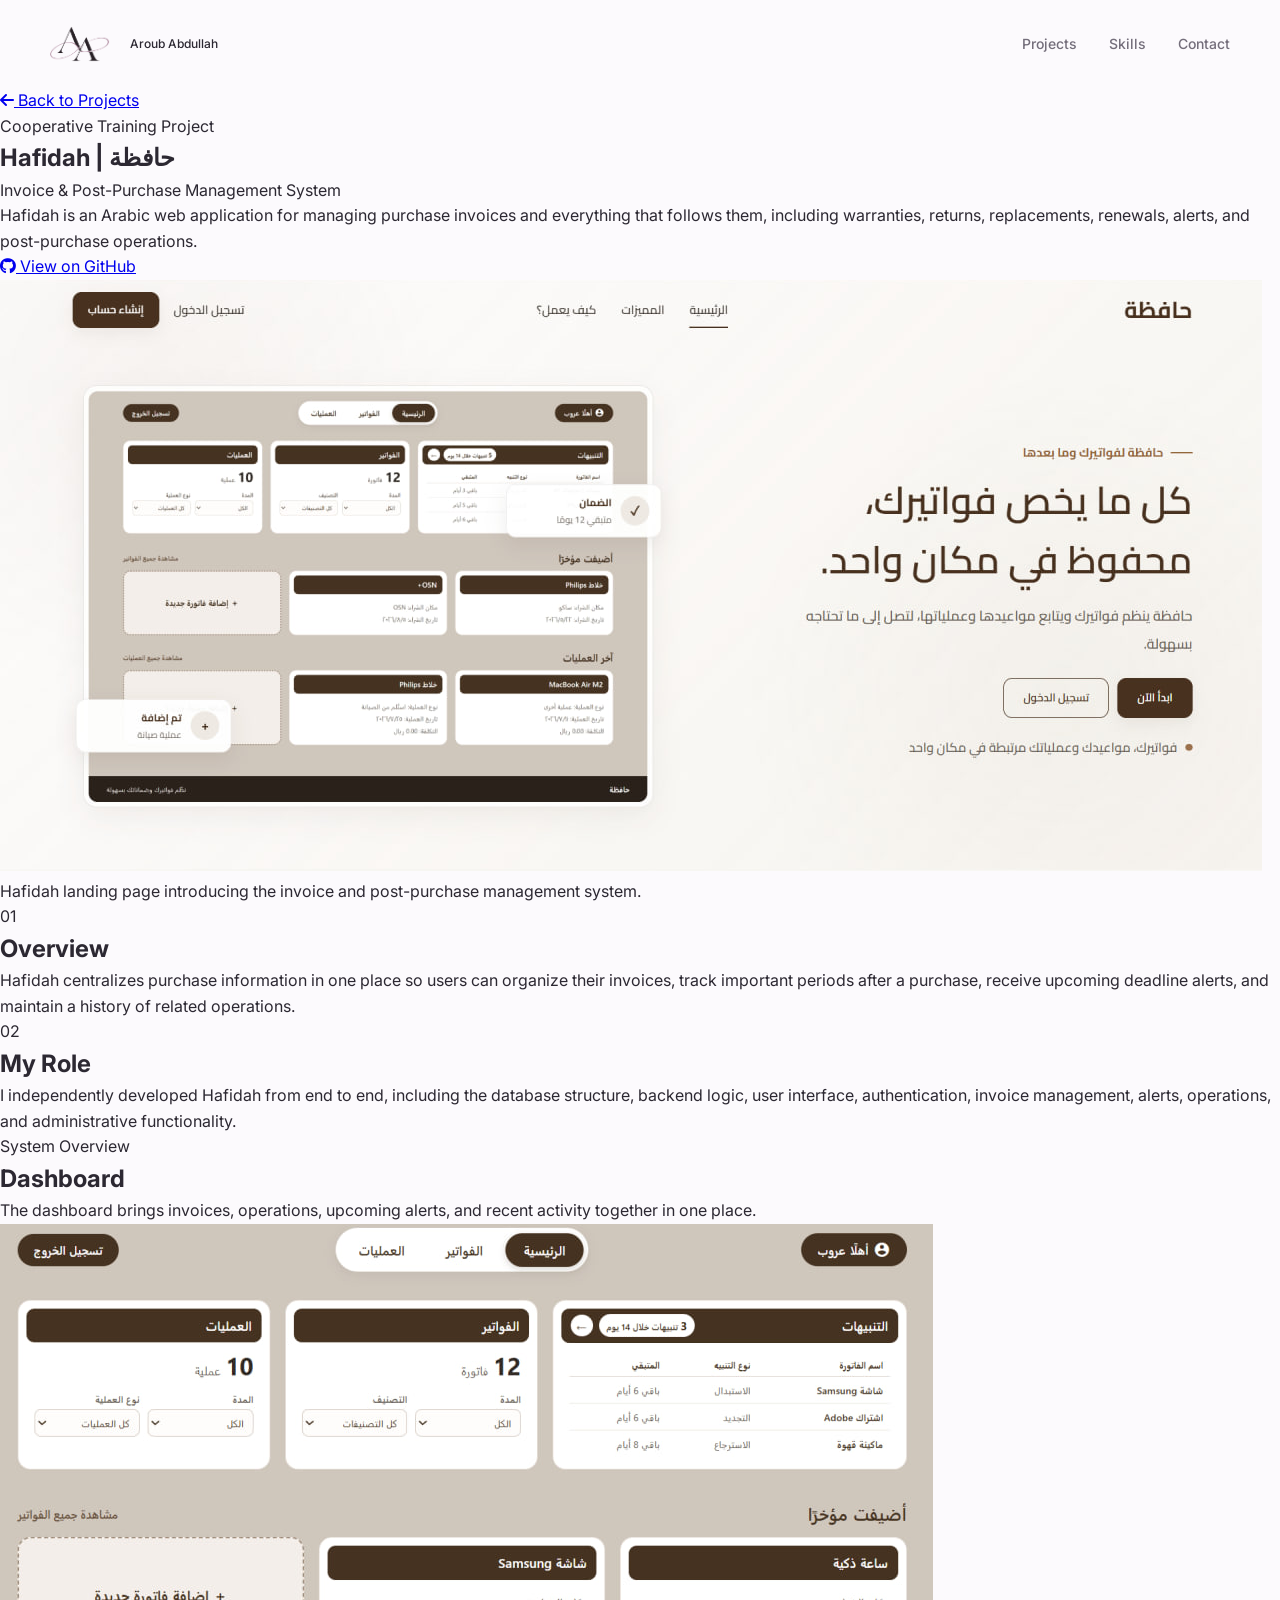
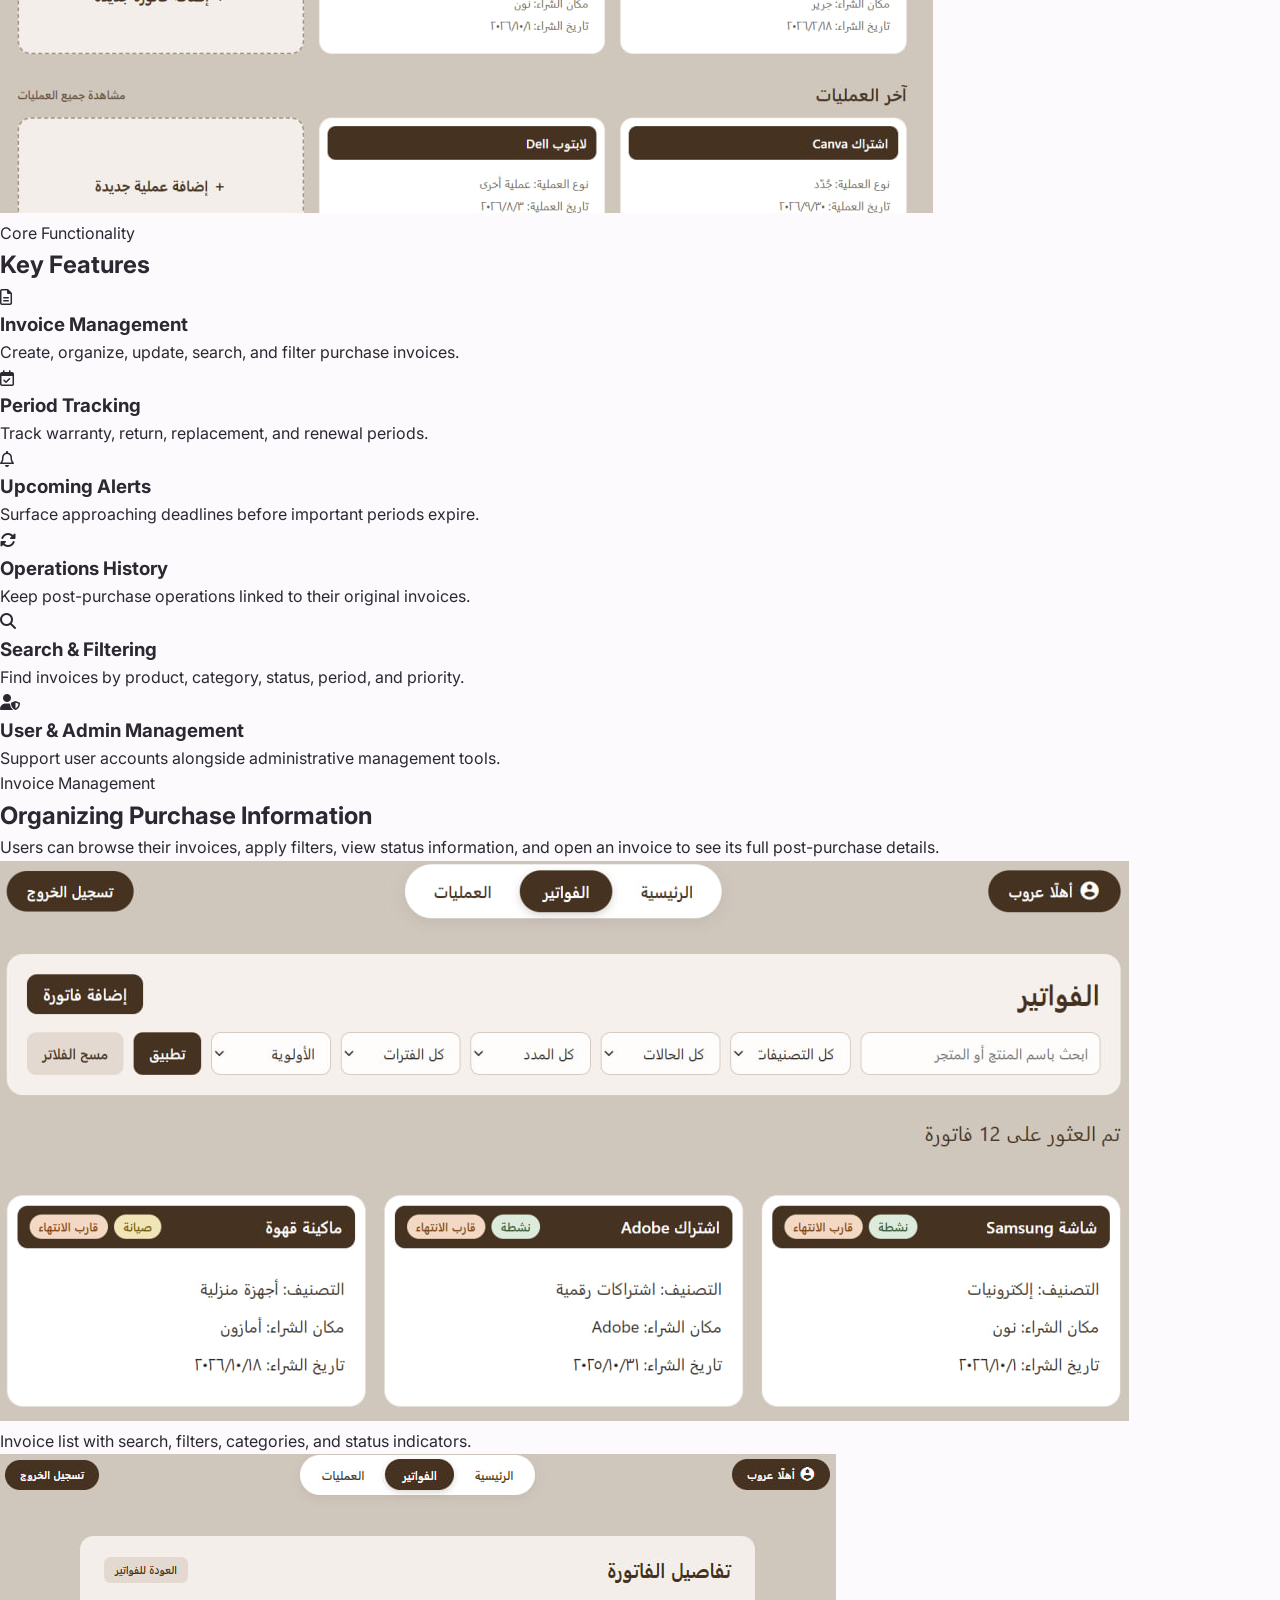
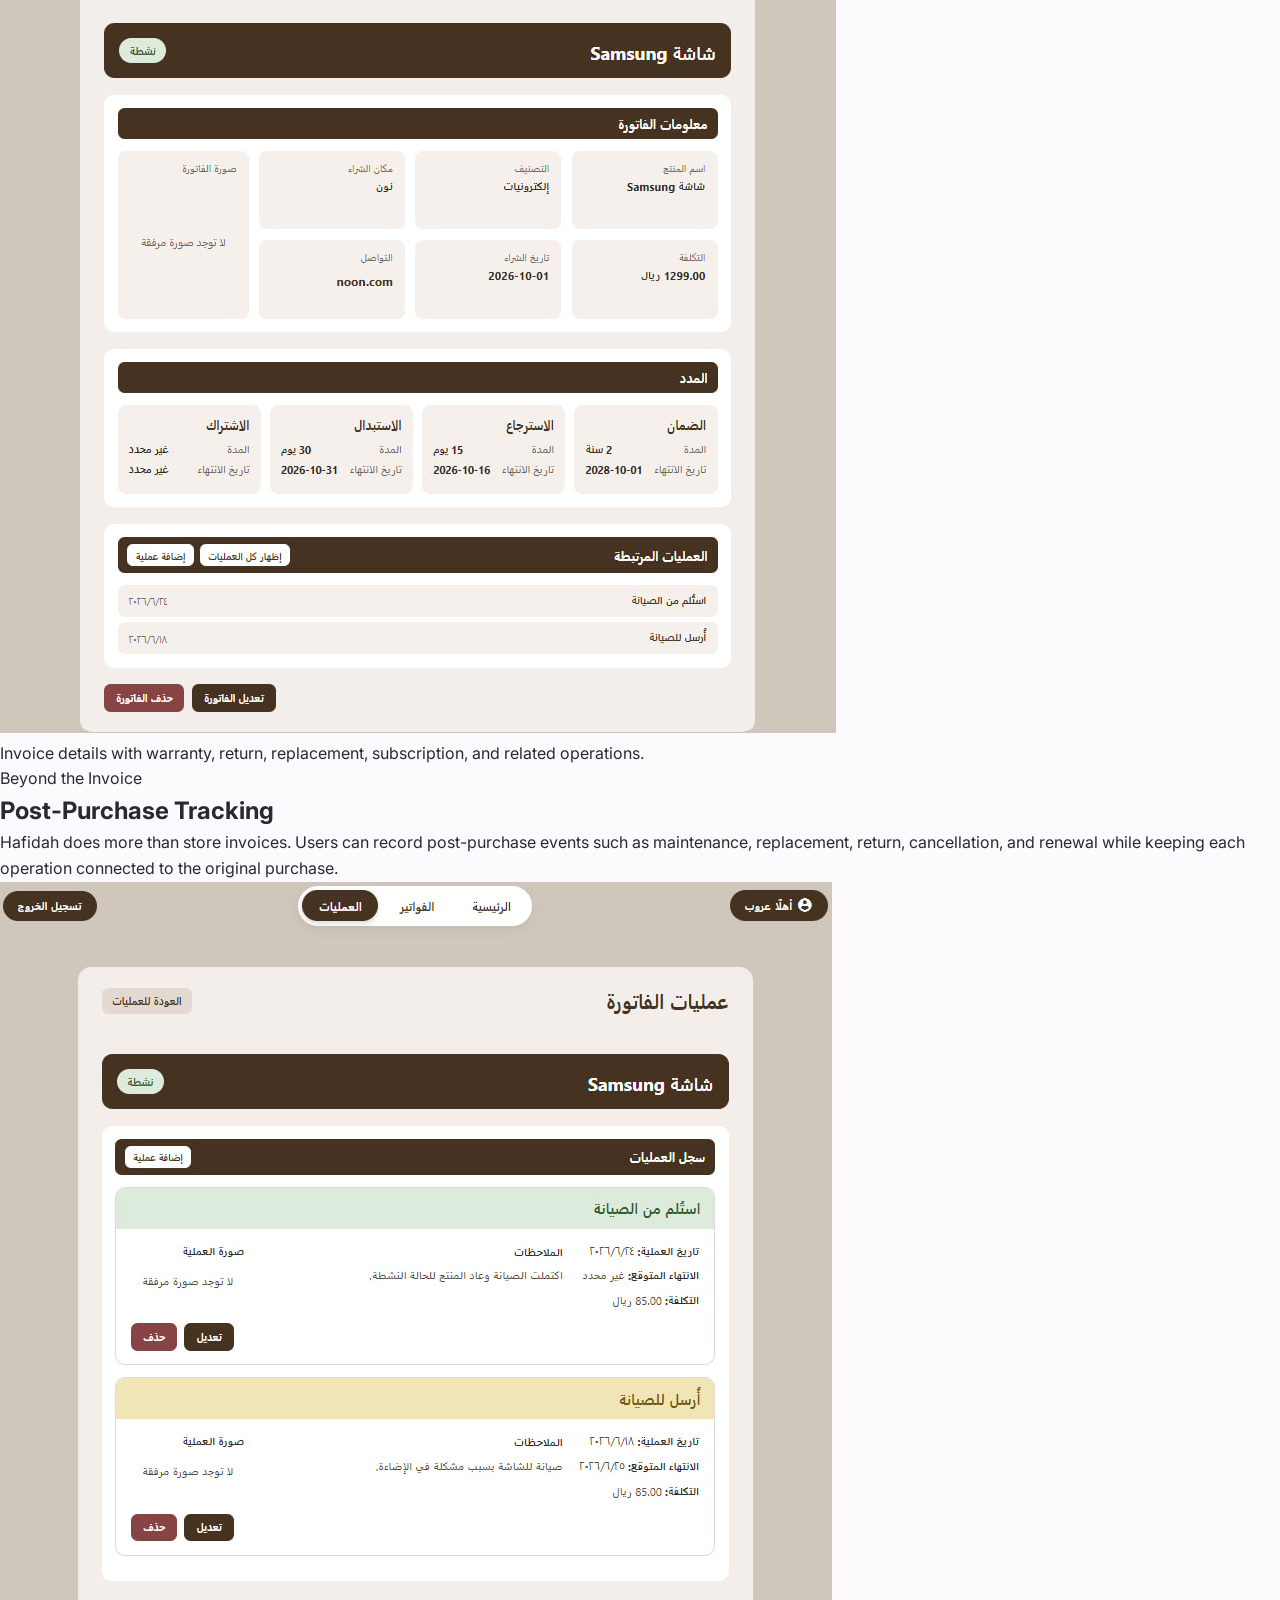
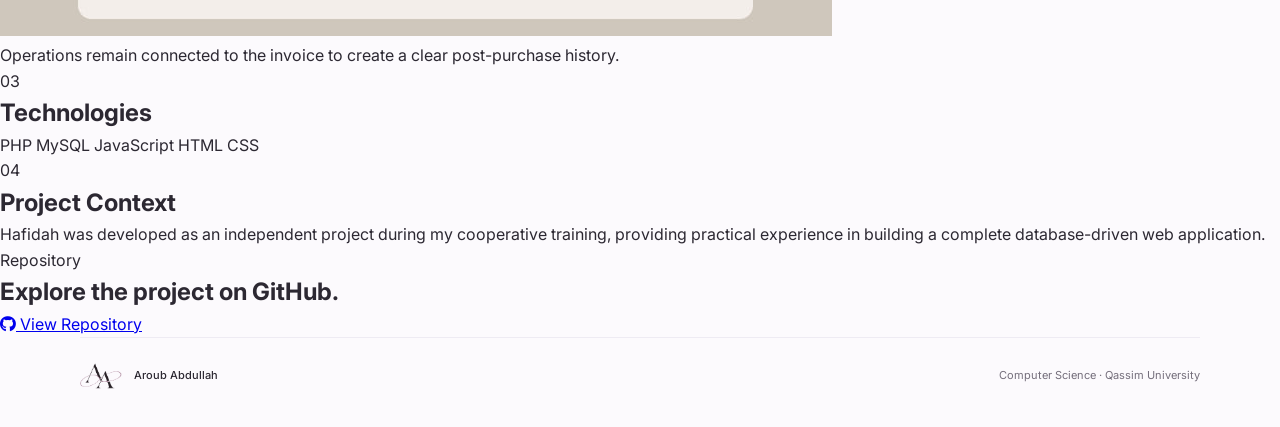
==== projects/hafidah.html @ 37d6b838 "Add initial HTML structure for Hafidah project This file introduces Hafidah, an Arabic web applicati" ====
<!DOCTYPE html>
<html lang="en">

<head>
  <meta charset="UTF-8">

  <meta
    name="viewport"
    content="width=device-width, initial-scale=1.0"
  >

  <meta
    name="description"
    content="Hafidah is an Arabic web application for managing invoices and post-purchase processes including warranties, returns, replacements, renewals, alerts, and operations."
  >

  <title>Hafidah | Aroub Abdullah</title>

  <link
    rel="icon"
    type="image/png"
    href="../assets/logo.png"
  >

  <link
    rel="preconnect"
    href="https://fonts.googleapis.com"
  >

  <link
    rel="preconnect"
    href="https://fonts.gstatic.com"
    crossorigin
  >

  <link
    href="https://fonts.googleapis.com/css2?family=Inter:wght@400;500;600;700&display=swap"
    rel="stylesheet"
  >

  <link
    rel="stylesheet"
    href="https://cdnjs.cloudflare.com/ajax/libs/font-awesome/6.5.2/css/all.min.css"
  >

  <link
    rel="stylesheet"
    href="../style.css"
  >

  <link
    rel="stylesheet"
    href="../project.css"
  >
</head>


<body>

  <!-- Header -->
  <header class="site-header">

    <a
      href="../index.html"
      class="brand"
    >
      <img
        src="../assets/logo.png"
        alt="Aroub Abdullah logo"
      >

      <span>
        Aroub Abdullah
      </span>
    </a>


    <nav>
      <a href="../index.html#projects">
        Projects
      </a>

      <a href="../index.html#skills">
        Skills
      </a>

      <a href="../index.html#contact">
        Contact
      </a>
    </nav>

  </header>


  <main class="project-page">


    <!-- Back -->
    <div class="project-back">

      <a href="../index.html#projects">
        <i class="fa-solid fa-arrow-left"></i>
        Back to Projects
      </a>

    </div>


    <!-- Project Hero -->
    <section class="project-hero">

      <div class="project-hero-copy">

        <span class="project-context-badge">
          Cooperative Training Project
        </span>


        <h1>
          Hafidah
          <span>| حافظة</span>
        </h1>


        <p class="project-subtitle">
          Invoice & Post-Purchase Management System
        </p>


        <p class="project-intro">
          Hafidah is an Arabic web application for managing purchase
          invoices and everything that follows them, including warranties,
          returns, replacements, renewals, alerts, and post-purchase
          operations.
        </p>


        <div class="project-hero-actions">

          <a
            href="https://github.com/ImAroub/hafidah"
            target="_blank"
            rel="noopener noreferrer"
            class="project-main-button"
          >
            <i class="fa-brands fa-github"></i>
            View on GitHub
          </a>

        </div>

      </div>


      <div class="project-hero-glow"></div>

    </section>


    <!-- Main Preview -->
    <section class="project-preview">

      <div class="project-screenshot large">

        <img
          src="../assets/projects/hafidah/landing.png"
          alt="Hafidah landing page"
        >

      </div>

      <p class="image-caption">
        Hafidah landing page introducing the invoice and
        post-purchase management system.
      </p>

    </section>


    <!-- Overview + Role -->
    <section class="project-info-grid">

      <article class="project-info-card">

        <span class="info-number">
          01
        </span>

        <h2>
          Overview
        </h2>

        <p>
          Hafidah centralizes purchase information in one place so users
          can organize their invoices, track important periods after a
          purchase, receive upcoming deadline alerts, and maintain a
          history of related operations.
        </p>

      </article>


      <article class="project-info-card">

        <span class="info-number">
          02
        </span>

        <h2>
          My Role
        </h2>

        <p>
          I independently developed Hafidah from end to end, including
          the database structure, backend logic, user interface,
          authentication, invoice management, alerts, operations,
          and administrative functionality.
        </p>

      </article>

    </section>


    <!-- Dashboard -->
    <section class="project-section">

      <div class="project-section-heading">

        <span class="section-label">
          System Overview
        </span>

        <h2>
          Dashboard
        </h2>

        <p>
          The dashboard brings invoices, operations, upcoming alerts,
          and recent activity together in one place.
        </p>

      </div>


      <div class="project-screenshot large">

        <img
          src="../assets/projects/hafidah/dashboard.png"
          alt="Hafidah dashboard"
        >

      </div>

    </section>


    <!-- Features -->
    <section class="project-section">

      <div class="project-section-heading">

        <span class="section-label">
          Core Functionality
        </span>

        <h2>
          Key Features
        </h2>

      </div>


      <div class="feature-grid">

        <article class="feature-card">

          <div class="feature-icon">
            <i class="fa-regular fa-file-lines"></i>
          </div>

          <h3>
            Invoice Management
          </h3>

          <p>
            Create, organize, update, search, and filter purchase invoices.
          </p>

        </article>


        <article class="feature-card">

          <div class="feature-icon">
            <i class="fa-regular fa-calendar-check"></i>
          </div>

          <h3>
            Period Tracking
          </h3>

          <p>
            Track warranty, return, replacement, and renewal periods.
          </p>

        </article>


        <article class="feature-card">

          <div class="feature-icon">
            <i class="fa-regular fa-bell"></i>
          </div>

          <h3>
            Upcoming Alerts
          </h3>

          <p>
            Surface approaching deadlines before important periods expire.
          </p>

        </article>


        <article class="feature-card">

          <div class="feature-icon">
            <i class="fa-solid fa-rotate"></i>
          </div>

          <h3>
            Operations History
          </h3>

          <p>
            Keep post-purchase operations linked to their original invoices.
          </p>

        </article>


        <article class="feature-card">

          <div class="feature-icon">
            <i class="fa-solid fa-magnifying-glass"></i>
          </div>

          <h3>
            Search & Filtering
          </h3>

          <p>
            Find invoices by product, category, status, period, and priority.
          </p>

        </article>


        <article class="feature-card">

          <div class="feature-icon">
            <i class="fa-solid fa-user-shield"></i>
          </div>

          <h3>
            User & Admin Management
          </h3>

          <p>
            Support user accounts alongside administrative management tools.
          </p>

        </article>

      </div>

    </section>


    <!-- Invoice Management -->
    <section class="project-section">

      <div class="project-section-heading">

        <span class="section-label">
          Invoice Management
        </span>

        <h2>
          Organizing Purchase Information
        </h2>

        <p>
          Users can browse their invoices, apply filters, view status
          information, and open an invoice to see its full post-purchase
          details.
        </p>

      </div>


      <div class="project-image-grid">

        <div>

          <div class="project-screenshot">

            <img
              src="../assets/projects/hafidah/invoices.png"
              alt="Hafidah invoice management page"
            >

          </div>

          <p class="image-caption">
            Invoice list with search, filters, categories, and status indicators.
          </p>

        </div>


        <div>

          <div class="project-screenshot">

            <img
              src="../assets/projects/hafidah/invoice-details.png"
              alt="Hafidah invoice details page"
            >

          </div>

          <p class="image-caption">
            Invoice details with warranty, return, replacement,
            subscription, and related operations.
          </p>

        </div>

      </div>

    </section>


    <!-- Post Purchase -->
    <section class="project-section post-purchase-section">

      <div class="project-section-heading">

        <span class="section-label">
          Beyond the Invoice
        </span>

        <h2>
          Post-Purchase Tracking
        </h2>

        <p>
          Hafidah does more than store invoices. Users can record
          post-purchase events such as maintenance, replacement, return,
          cancellation, and renewal while keeping each operation connected
          to the original purchase.
        </p>

      </div>


      <div class="project-screenshot medium">

        <img
          src="../assets/projects/hafidah/operations-history.png"
          alt="Hafidah post-purchase operations history"
        >

      </div>

      <p class="image-caption centered">
        Operations remain connected to the invoice to create a clear
        post-purchase history.
      </p>

    </section>


    <!-- Technologies + Context -->
    <section class="project-bottom-grid">

      <article class="project-info-card">

        <span class="info-number">
          03
        </span>

        <h2>
          Technologies
        </h2>


        <div class="technology-list">

          <span>PHP</span>
          <span>MySQL</span>
          <span>JavaScript</span>
          <span>HTML</span>
          <span>CSS</span>

        </div>

      </article>


      <article class="project-info-card">

        <span class="info-number">
          04
        </span>

        <h2>
          Project Context
        </h2>

        <p>
          Hafidah was developed as an independent project during my
          cooperative training, providing practical experience in building
          a complete database-driven web application.
        </p>

      </article>

    </section>


    <!-- Final Link -->
    <section class="project-end">

      <div>

        <span class="section-label">
          Repository
        </span>

        <h2>
          Explore the project on GitHub.
        </h2>

      </div>


      <a
        href="https://github.com/ImAroub/hafidah"
        target="_blank"
        rel="noopener noreferrer"
        class="project-main-button"
      >
        <i class="fa-brands fa-github"></i>
        View Repository
      </a>

    </section>

  </main>


  <!-- Footer -->
  <footer class="site-footer">

    <div class="footer-brand">

      <img
        src="../assets/logo.png"
        alt=""
      >

      <span>
        Aroub Abdullah
      </span>

    </div>


    <p>
      Computer Science · Qassim University
    </p>

  </footer>

</body>

</html>
---- style.css ----
:root {
  --bg: #fcfafd;
  --surface: #ffffff;

  --lavender: #eee8f7;
  --lavender-strong: #cfc0ea;

  --purple: #8b78a8;

  --pink: #f3d7e4;
  --pink-strong: #d8a8be;

  --text: #2c2832;
  --muted: #746e7b;
}


/* Reset */

* {
  box-sizing: border-box;
  margin: 0;
  padding: 0;
}


html {
  scroll-behavior: smooth;
}


body {
  font-family: "Inter", sans-serif;

  background: var(--bg);
  color: var(--text);

  line-height: 1.6;

  overflow-x: hidden;
}


/* Sticky Section Offset */

#projects,
#skills,
#contact {
  scroll-margin-top: 110px;
}


/* Header */

.site-header {
  width: min(1180px, calc(100% - 48px));
  height: 88px;

  margin: 0 auto;

  display: flex;
  align-items: center;
  justify-content: space-between;

  position: sticky;
  top: 0;
  z-index: 1000;

  background: rgba(252, 250, 253, 0.88);

  backdrop-filter: blur(14px);
  -webkit-backdrop-filter: blur(14px);
}


.brand {
  display: flex;
  align-items: center;

  gap: 20px;

  color: var(--text);
  text-decoration: none;

  font-size: 12px;
  font-weight: 500;
}


.brand img {
  width: 60px;
  height: auto;

  display: block;

  flex-shrink: 0;
}


nav {
  display: flex;
  align-items: center;

  gap: 32px;
}


nav a {
  color: var(--muted);
  text-decoration: none;

  font-size: 14px;
  font-weight: 500;

  transition:
    color 0.2s ease;
}


nav a:hover {
  color: var(--text);
}


/* Hero */

.hero {
  width: min(1180px, calc(100% - 48px));

  margin: 0 auto;

  display: flex;
  align-items: center;

  padding: 95px 0 55px;
}


.hero-content {
  position: relative;
  z-index: 1;

  width: 100%;
  max-width: 850px;

  margin-left: 7%;

  padding: 35px 40px;

  transform: translateY(-45px);
}


.hero-content::before {
  content: "";

  position: absolute;

  inset: -45px -70px;

  z-index: -1;

  border-radius: 80px;

  background:
    radial-gradient(
      circle at 12% 30%,
      rgba(243, 215, 228, 0.95),
      transparent 38%
    ),

    radial-gradient(
      circle at 48% 40%,
      rgba(207, 192, 234, 0.78),
      transparent 44%
    ),

    radial-gradient(
      circle at 80% 65%,
      rgba(248, 226, 236, 0.72),
      transparent 38%
    );

  filter: blur(24px);

  opacity: 0.85;
}


.hero-name-wrap {
  display: inline-block;

  margin-bottom: 20px;
}


.hero h1 {
  font-size:
    clamp(34px, 4.5vw, 52px);

  font-weight: 600;

  line-height: 1.08;

  letter-spacing: -1.5px;
}


.hero-text {
  max-width: 760px;

  font-size: 18px;
  font-weight: 400;

  line-height: 1.85;
}


.hero-text.secondary {
  margin-top: 12px;
}


.hero-actions {
  margin-top: 30px;
}


/* Main Button */

.primary-button {
  display: inline-block;

  padding: 14px 26px;

  border-radius: 999px;

  border:
    1px solid rgba(142, 111, 164, 0.25);

  color: #ffffff;

  text-decoration: none;

  font-size: 14px;
  font-weight: 500;

  background:
    linear-gradient(
      135deg,
      #d5a4bd,
      #b395d0
    );

  box-shadow:
    0 10px 28px
    rgba(185, 154, 213, 0.18);

  transition:
    transform 0.2s ease,
    box-shadow 0.2s ease;
}


.primary-button:hover {
  transform: translateY(-2px);

  box-shadow:
    0 14px 34px
    rgba(185, 154, 213, 0.28);
}


/* Hero Contact */

.contact-icons {
  margin-top: 18px;

  display: flex;
  align-items: center;

  gap: 13px;
}


.contact-icons a {
  width: 43px;
  height: 43px;

  display: grid;
  place-items: center;

  border-radius: 50%;

  color: var(--text);

  text-decoration: none;

  background:
    rgba(255, 255, 255, 0.76);

  border:
    1px solid rgba(207, 192, 234, 0.9);

  box-shadow:
    0 8px 22px
    rgba(139, 120, 168, 0.08);

  transition:
    transform 0.2s ease,
    border-color 0.2s ease;
}


.contact-icons a:hover {
  transform: translateY(-2px);

  border-color:
    var(--pink-strong);
}


.contact-icons i {
  font-size: 18px;
}


/* Shared Section Heading */

.section-heading {
  margin-bottom: 28px;
}


.section-heading h2 {
  color: var(--text);

  font-size:
    clamp(30px, 3.8vw, 42px);

  font-weight: 600;

  letter-spacing: -1.3px;
}


/* Projects */

.projects-section {
  width:
    min(1060px, calc(100% - 48px));

  margin: 0 auto;

  padding:
    35px 0 95px;
}


.projects-grid {
  display: grid;

  grid-template-columns:
    repeat(3, minmax(0, 1fr));

  gap: 16px;

  align-items: stretch;
}


/* Project Cards */

.project-card {
  display: flex;
  flex-direction: column;

  overflow: hidden;

  border-radius: 22px;

  background:
    rgba(255, 255, 255, 0.96);

  border:
    1px solid
    rgba(96, 76, 112, 0.28);

  box-shadow:
    0 12px 30px
    rgba(61, 46, 72, 0.10),

    0 3px 8px
    rgba(61, 46, 72, 0.06);

  transition:
    transform 0.2s ease,
    box-shadow 0.2s ease;
}


.project-card:hover {
  transform: translateY(-4px);

  box-shadow:
    0 18px 38px
    rgba(61, 46, 72, 0.14),

    0 4px 12px
    rgba(61, 46, 72, 0.07);
}


/* Project Images */

.project-image {
  width: 100%;
  height: 160px;

  overflow: hidden;

  border-bottom:
    1px solid
    rgba(139, 120, 168, 0.16);
}


.project-image img {
  width: 100%;
  height: 100%;

  object-fit: cover;

  display: block;
}


/* Placeholder */

.project-placeholder {
  display: grid;

  place-items: center;

  color:
    rgba(44, 40, 50, 0.48);

  font-size: 12px;
  font-weight: 500;

  background:
    radial-gradient(
      circle at 20% 20%,
      rgba(243, 215, 228, 0.95),
      transparent 38%
    ),

    radial-gradient(
      circle at 78% 45%,
      rgba(207, 192, 234, 0.88),
      transparent 42%
    ),

    #faf7fc;
}


/* Project Content */

.project-content {
  padding: 16px;

  display: flex;
  flex-direction: column;

  flex: 1;
}


.project-number {
  display: block;

  margin-bottom: 7px;

  color:
    var(--pink-strong);

  font-size: 11px;
  font-weight: 600;
}


.project-content h3 {
  margin-bottom: 8px;

  font-size: 21px;
  font-weight: 600;

  letter-spacing: -0.6px;
}


.project-content > p {
  margin-bottom: 16px;

  color: var(--muted);

  font-size: 13px;

  line-height: 1.65;
}


/* Project Tags */

.project-tags {
  display: flex;
  flex-wrap: wrap;

  gap: 6px;

  margin-bottom: 18px;
}


.project-tags span {
  padding: 5px 8px;

  border-radius: 999px;

  color:
    var(--purple);

  font-size: 10px;
  font-weight: 500;

  background:
    rgba(238, 232, 247, 0.72);

  border:
    1px solid
    rgba(207, 192, 234, 0.72);
}


/* Project Links */

.project-links {
  margin-top: auto;

  display: flex;
  align-items: center;
  flex-wrap: wrap;

  gap: 12px;
}


.project-button {
  display: inline-block;

  padding: 9px 14px;

  border-radius: 999px;

  color: #ffffff;

  text-decoration: none;

  font-size: 11px;
  font-weight: 500;

  background:
    linear-gradient(
      135deg,
      #d5a4bd,
      #b395d0
    );

  border:
    1px solid
    rgba(142, 111, 164, 0.22);
}


.github-link {
  display: flex;
  align-items: center;

  gap: 6px;

  color: var(--muted);

  text-decoration: none;

  font-size: 11px;
  font-weight: 500;
}


.github-link:hover {
  color: var(--text);
}


/* Work in Progress */

.project-status {
  display: flex;
  align-items: center;
  flex-wrap: wrap;

  gap: 8px;

  margin-bottom: 7px;
}


.project-status .project-number {
  margin: 0;
}


.status-badge {
  padding: 4px 8px;

  border-radius: 999px;

  color: #a66f8a;

  font-size: 9px;
  font-weight: 600;

  background:
    rgba(243, 215, 228, 0.6);

  border:
    1px solid
    rgba(216, 168, 190, 0.5);
}


/* Skills */

.skills-section {
  width:
    min(1120px, calc(100% - 48px));

  margin: 0 auto;

  padding:
    25px 0 100px;
}


.skills-grid {
  display: grid;

  grid-template-columns:
    repeat(4, minmax(0, 1fr));

  gap: 16px;
}


.skill-card {
  min-height: 175px;

  padding: 22px;

  border-radius: 20px;

  background:
    rgba(255, 255, 255, 0.92);

  border:
    1px solid
    rgba(96, 76, 112, 0.24);

  box-shadow:
    0 10px 26px
    rgba(61, 46, 72, 0.09),

    0 3px 8px
    rgba(61, 46, 72, 0.05);

  transition:
    transform 0.2s ease,
    box-shadow 0.2s ease;
}


.skill-card:hover {
  transform:
    translateY(-3px);

  box-shadow:
    0 16px 32px
    rgba(61, 46, 72, 0.12),

    0 4px 10px
    rgba(61, 46, 72, 0.06);
}


.skill-icon {
  width: 40px;
  height: 40px;

  margin-bottom: 18px;

  display: grid;
  place-items: center;

  border-radius: 12px;

  color:
    var(--purple);

  background:
    linear-gradient(
      135deg,
      var(--pink),
      var(--lavender)
    );
}


.skill-icon i {
  font-size: 15px;
}


.skill-card h3 {
  margin-bottom: 8px;

  font-size: 15px;
  font-weight: 600;
}


.skill-card p {
  color:
    var(--muted);

  font-size: 12px;

  line-height: 1.7;
}


/* Contact */

.contact-section {
  width:
    min(1120px, calc(100% - 48px));

  margin: 0 auto;

  padding:
    20px 0 100px;
}


.contact-box {
  position: relative;

  overflow: hidden;

  padding:
    45px 30px;

  text-align: center;

  border-radius: 28px;

  border:
    1px solid
    rgba(139, 120, 168, 0.18);

  background:
    radial-gradient(
      circle at 20% 20%,
      rgba(243, 215, 228, 0.8),
      transparent 40%
    ),

    radial-gradient(
      circle at 80% 60%,
      rgba(207, 192, 234, 0.75),
      transparent 42%
    ),

    rgba(255, 255, 255, 0.6);

  box-shadow:
    0 12px 32px
    rgba(66, 50, 78, 0.06);
}


.contact-box h2 {
  margin-bottom: 10px;

  font-size:
    clamp(28px, 4vw, 40px);

  font-weight: 600;

  letter-spacing: -1.2px;
}


.contact-text {
  margin-bottom: 26px;

  color:
    var(--muted);

  font-size: 13px;
}


.contact-links {
  display: flex;
  justify-content: center;
  align-items: center;

  gap: 14px;
}


.contact-links a {
  width: 46px;
  height: 46px;

  display: grid;
  place-items: center;

  border-radius: 50%;

  color:
    var(--text);

  text-decoration: none;

  background:
    rgba(255, 255, 255, 0.82);

  border:
    1px solid
    rgba(207, 192, 234, 0.9);

  transition:
    transform 0.2s ease,
    border-color 0.2s ease;
}


.contact-links a:hover {
  transform:
    translateY(-2px);

  border-color:
    var(--pink-strong);
}


/* Footer */

.site-footer {
  width:
    min(1120px, calc(100% - 48px));

  margin: 0 auto;

  padding:
    25px 0 38px;

  border-top:
    1px solid
    rgba(139, 120, 168, 0.12);

  display: flex;
  align-items: center;
  justify-content: space-between;

  gap: 20px;
}


.footer-brand {
  display: flex;
  align-items: center;

  gap: 12px;

  font-size: 11px;
  font-weight: 500;
}


.footer-brand img {
  width: 42px;
  height: auto;
}


.site-footer p {
  color:
    var(--muted);

  font-size: 11px;
}


/* Tablet */

@media (max-width: 900px) {

  .projects-grid {
    grid-template-columns:
      repeat(2, 1fr);
  }


  .skills-grid {
    grid-template-columns:
      repeat(2, 1fr);
  }

}


/* Mobile */

@media (max-width: 800px) {

  .site-header {
    width:
      min(100% - 32px, 1180px);
  }


  nav {
    gap: 14px;
  }


  nav a {
    font-size: 12px;
  }


  .brand {
    gap: 12px;

    font-size: 11px;
  }


  .brand img {
    width: 50px;
  }


  .hero {
    width:
      min(100% - 32px, 1180px);

    padding:
      70px 0 45px;
  }


  .hero-content {
    margin-left: 0;

    padding:
      25px 12px;

    transform: none;
  }


  .hero-content::before {
    inset:
      -25px -20px;

    border-radius: 50px;

    filter: blur(20px);
  }


  .hero h1 {
    font-size:
      clamp(34px, 11vw, 48px);

    letter-spacing: -1.2px;
  }


  .hero-text {
    font-size: 16px;

    line-height: 1.8;
  }


  .projects-section,
  .skills-section,
  .contact-section,
  .site-footer {
    width:
      min(100% - 32px, 1120px);
  }

}


/* Small Mobile */

@media (max-width: 650px) {

  .site-header {
    height: auto;

    padding:
      18px 0;
  }


  .brand span {
    display: none;
  }


  nav {
    gap: 12px;
  }


  .projects-grid,
  .skills-grid {
    grid-template-columns: 1fr;
  }


  .project-card {
    width: 100%;

    max-width: 500px;

    margin: 0 auto;
  }


  .project-image {
    height: 210px;
  }


  .site-footer {
    flex-direction: column;

    text-align: center;
  }

}
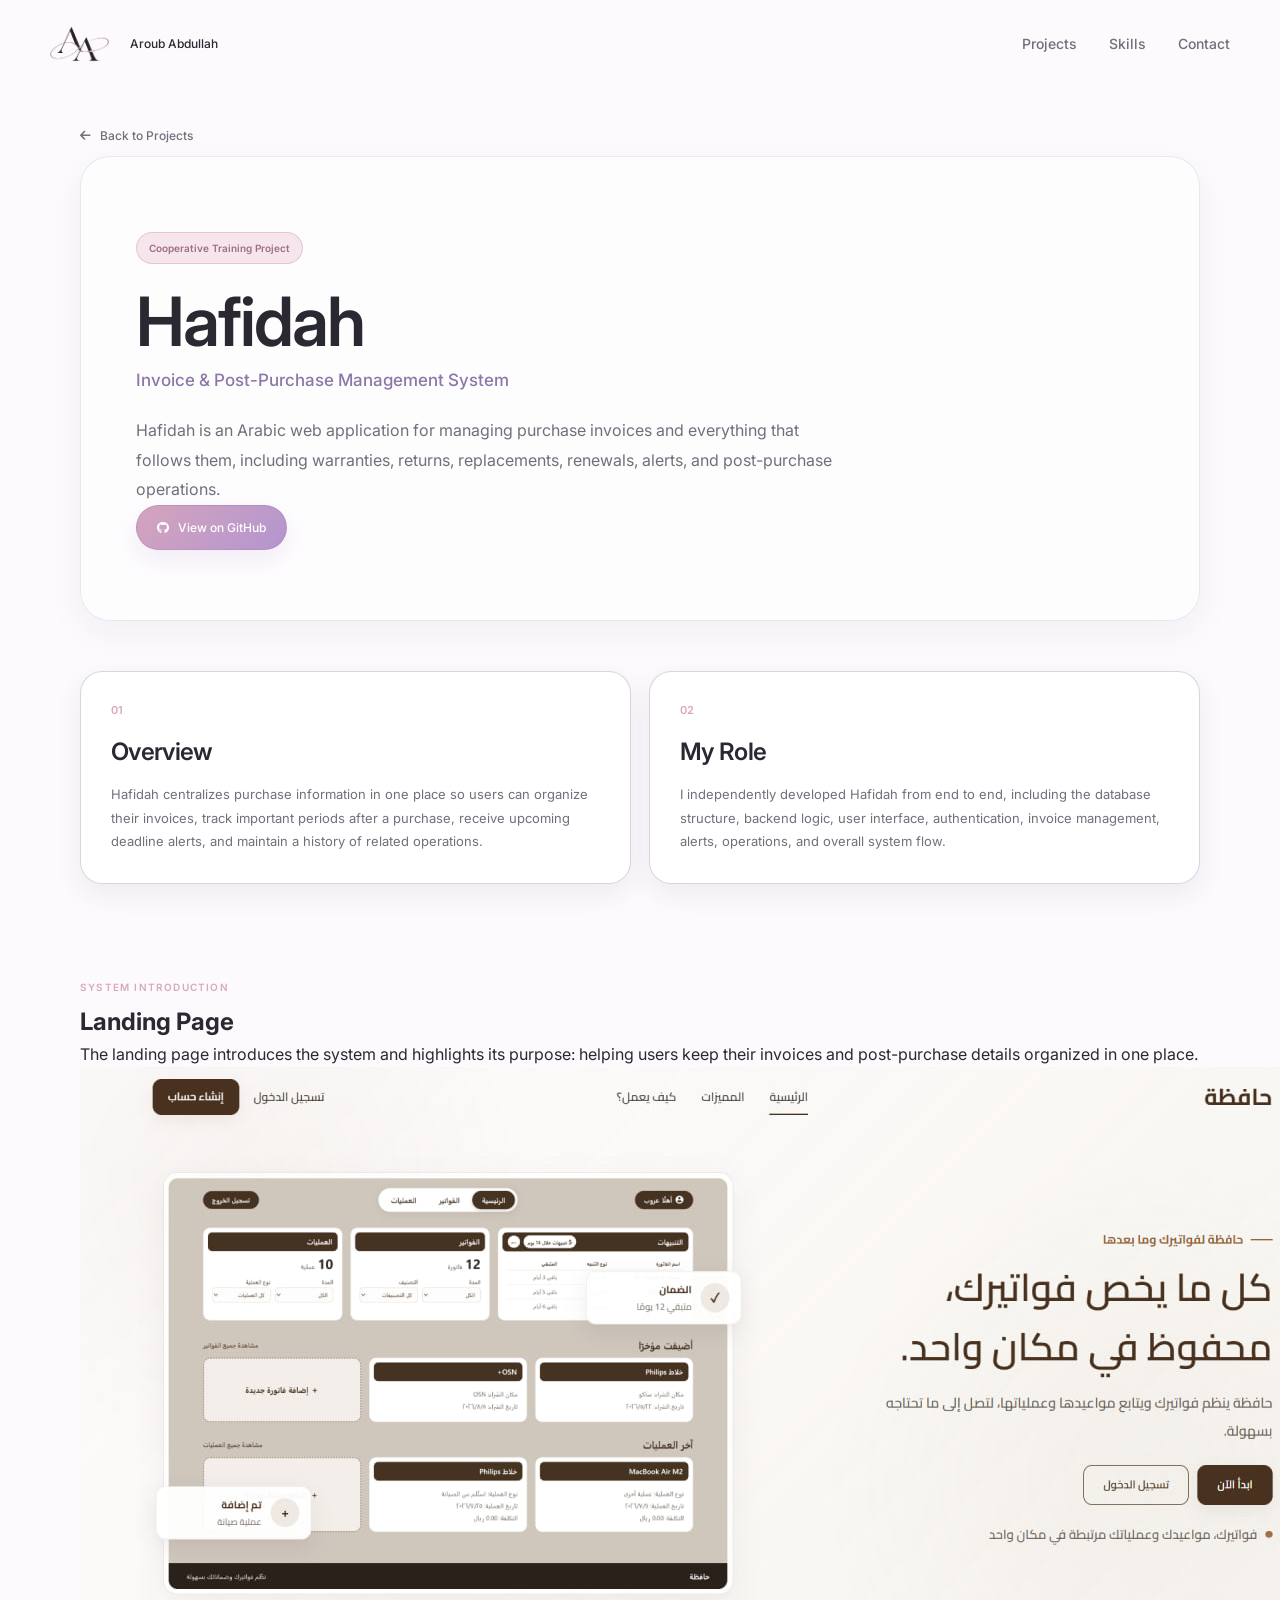
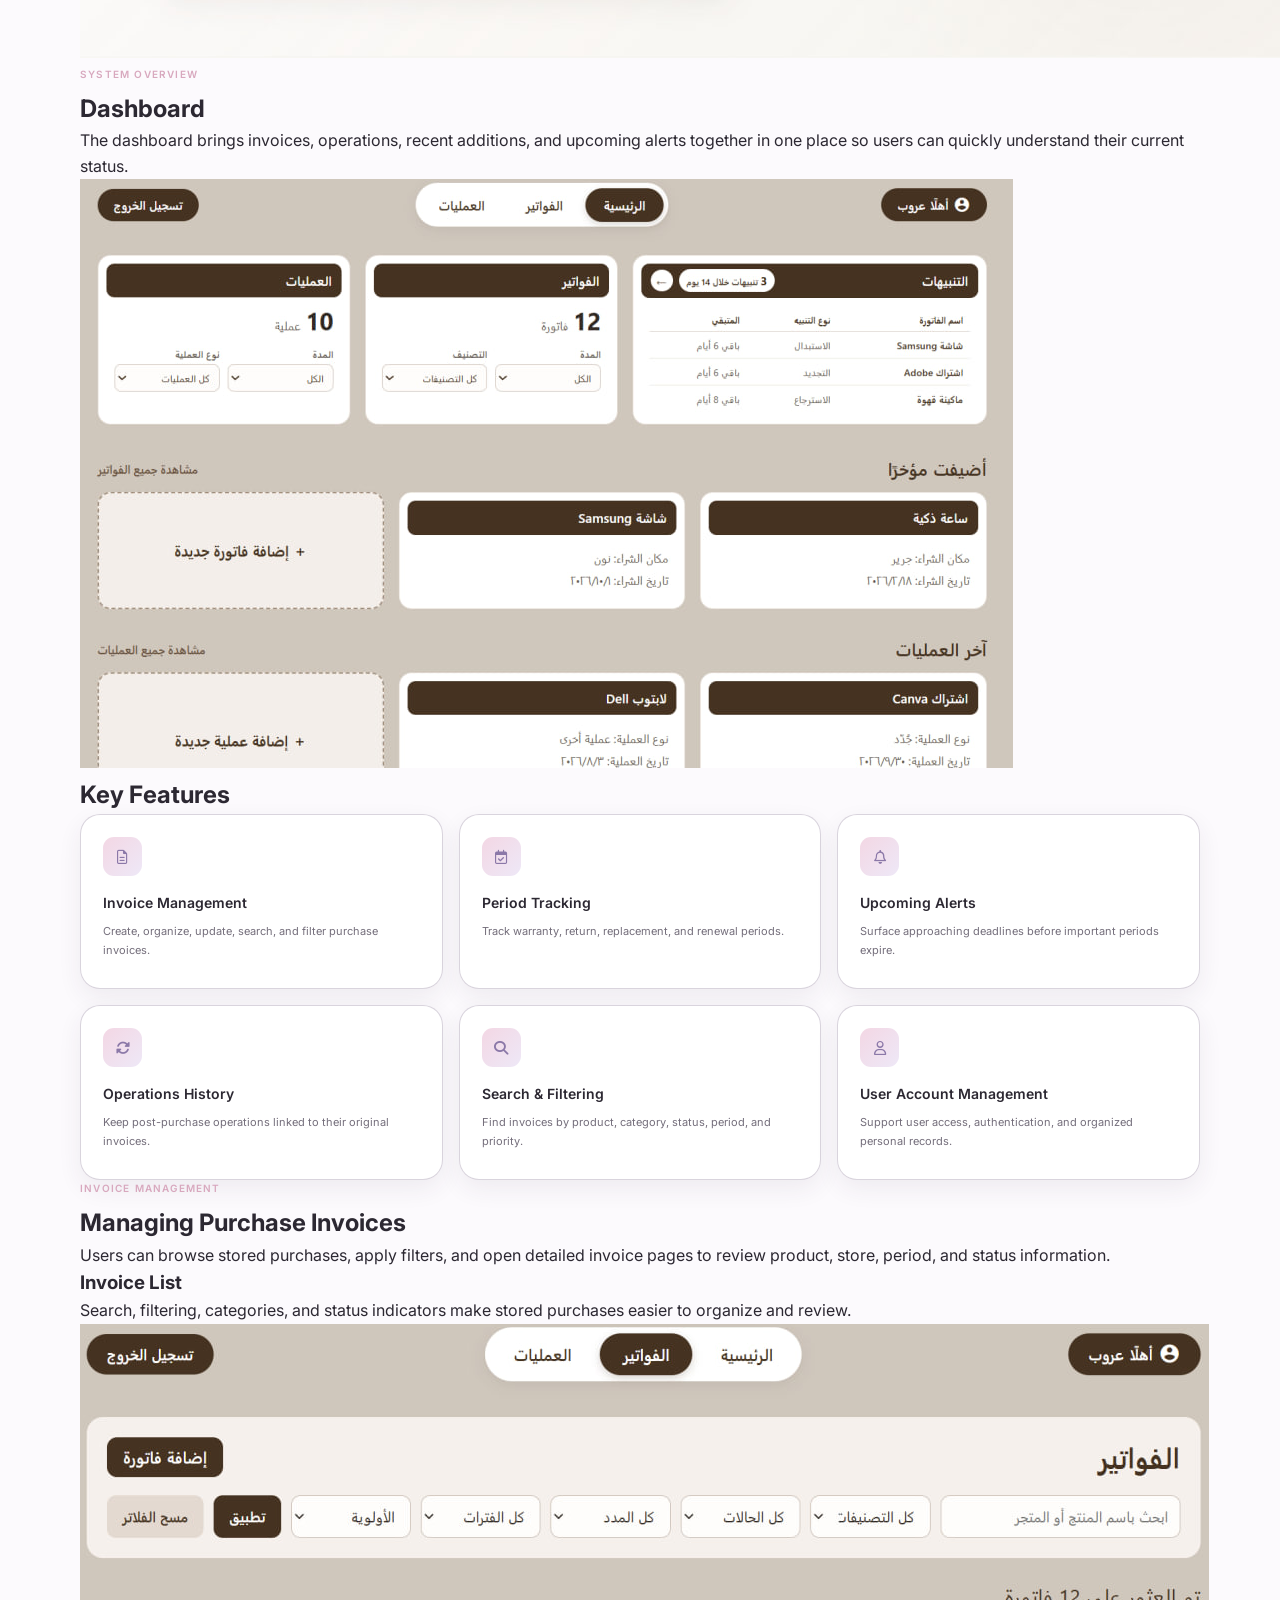
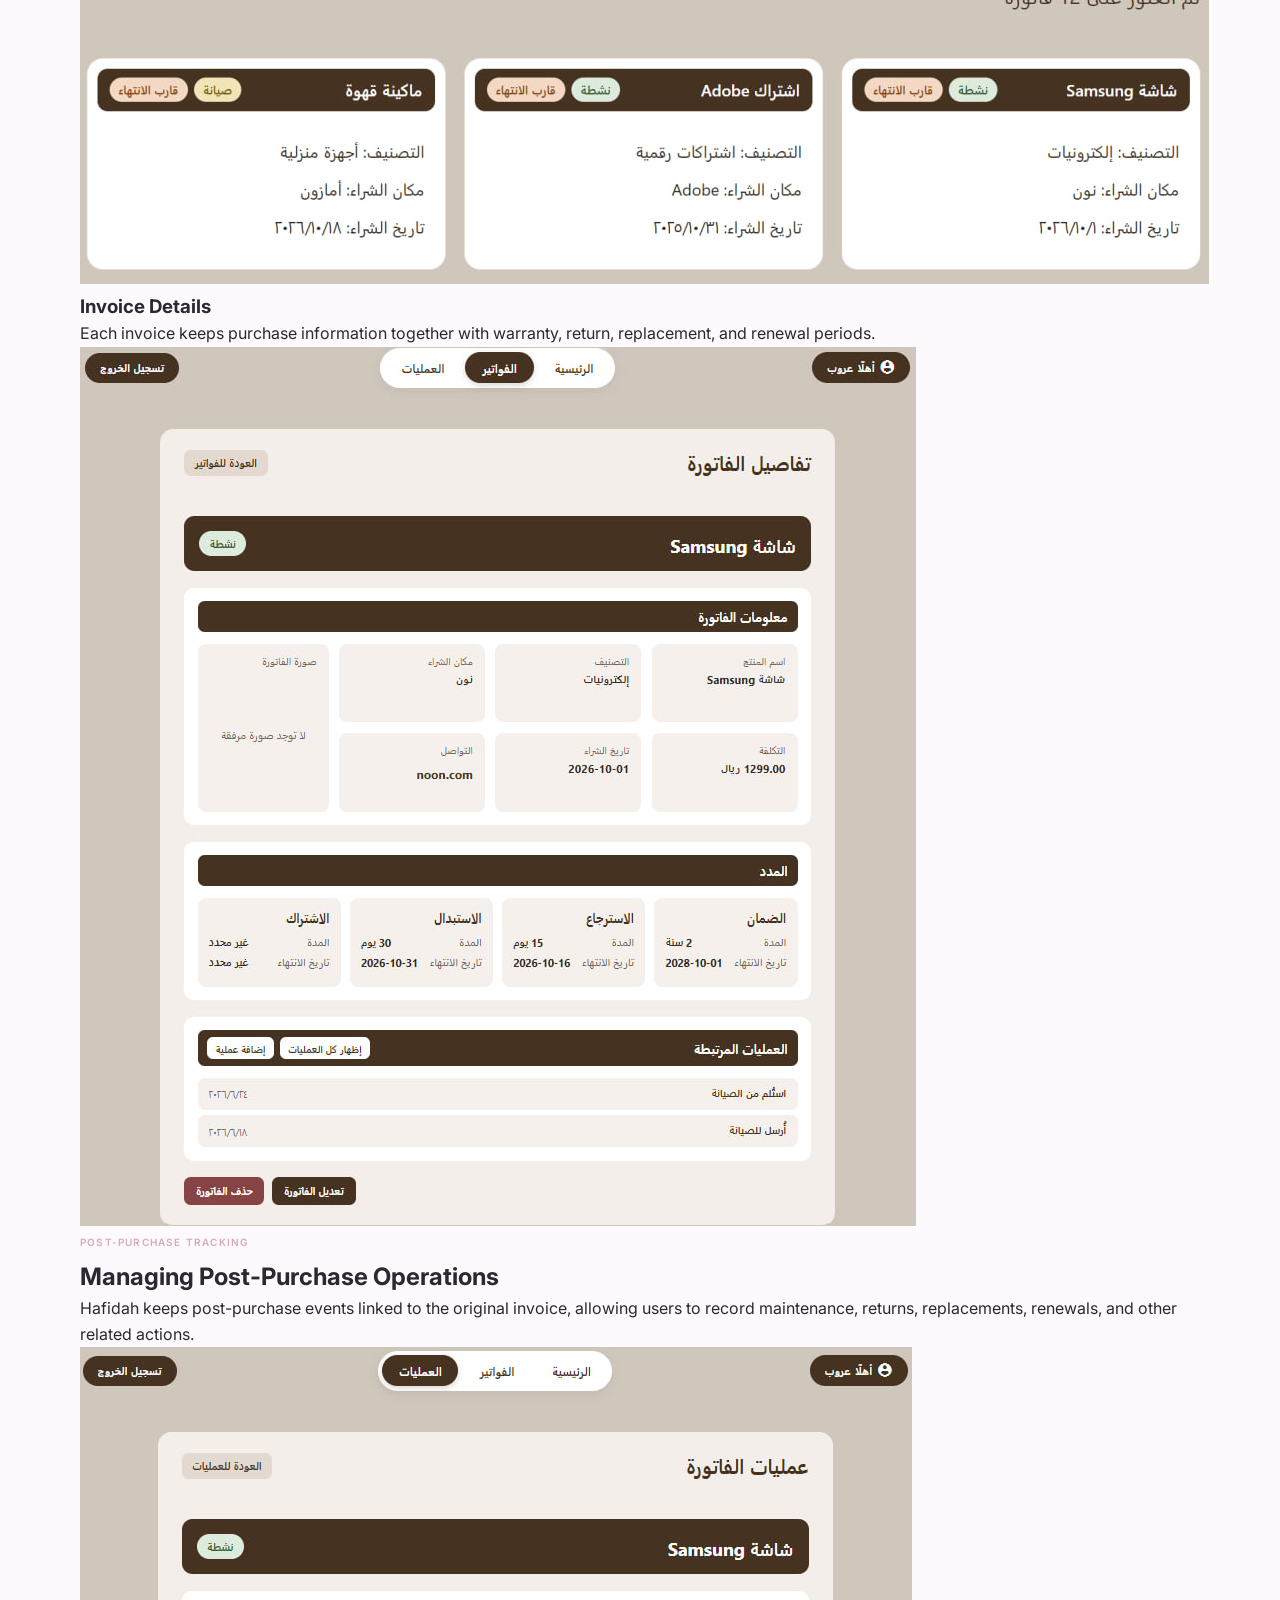
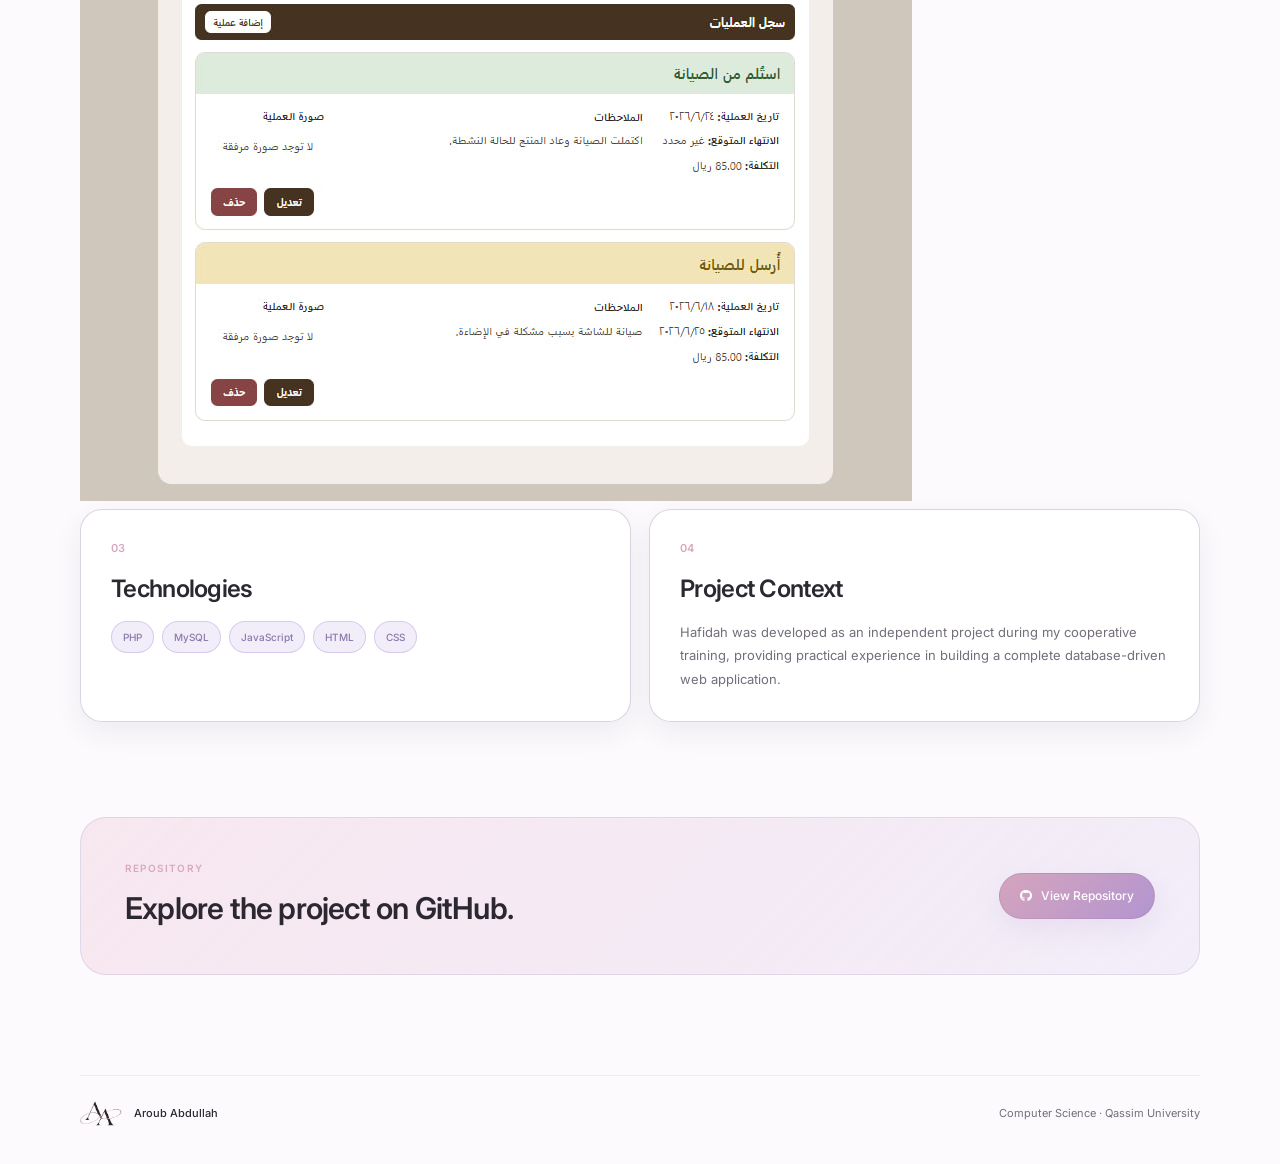
==== commit 5e018d67: "Refactor hafidah.html for clarity and structure Updated various sections for clarity and consistency" ====
--- a/projects/hafidah.html
+++ b/projects/hafidah.html
@@ -99,17 +99,25 @@
     <div class="project-back">
 
       <a href="../index.html#projects">
+
         <i class="fa-solid fa-arrow-left"></i>
+
         Back to Projects
+
       </a>
 
     </div>
 
 
-    <!-- Project Hero -->
+    <!-- Hero -->
     <section class="project-hero">
 
-      <div class="project-hero-copy">
+      <div class="hero-glow hero-glow-one"></div>
+      <div class="hero-glow hero-glow-two"></div>
+      <div class="hero-glow hero-glow-three"></div>
+
+
+      <div class="project-hero-content">
 
         <span class="project-context-badge">
           Cooperative Training Project
@@ -118,7 +126,6 @@
 
         <h1>
           Hafidah
-          <span>| حافظة</span>
         </h1>
 
 
@@ -135,49 +142,23 @@
         </p>
 
 
-        <div class="project-hero-actions">
-
-          <a
-            href="https://github.com/ImAroub/hafidah"
-            target="_blank"
-            rel="noopener noreferrer"
-            class="project-main-button"
-          >
-            <i class="fa-brands fa-github"></i>
-            View on GitHub
-          </a>
-
-        </div>
-
-      </div>
-
-
-      <div class="project-hero-glow"></div>
-
-    </section>
-
-
-    <!-- Main Preview -->
-    <section class="project-preview">
-
-      <div class="project-screenshot large">
-
-        <img
-          src="../assets/projects/hafidah/landing.png"
-          alt="Hafidah landing page"
+        <a
+          href="https://github.com/ImAroub/hafidah"
+          target="_blank"
+          rel="noopener noreferrer"
+          class="project-main-button"
         >
-
-      </div>
-
-      <p class="image-caption">
-        Hafidah landing page introducing the invoice and
-        post-purchase management system.
-      </p>
-
-    </section>
-
-
-    <!-- Overview + Role -->
+          <i class="fa-brands fa-github"></i>
+
+          View on GitHub
+        </a>
+
+      </div>
+
+    </section>
+
+
+    <!-- Overview + My Role -->
     <section class="project-info-grid">
 
       <article class="project-info-card">
@@ -186,9 +167,11 @@
           01
         </span>
 
+
         <h2>
           Overview
         </h2>
+
 
         <p>
           Hafidah centralizes purchase information in one place so users
@@ -206,15 +189,17 @@
           02
         </span>
 
+
         <h2>
           My Role
         </h2>
+
 
         <p>
           I independently developed Hafidah from end to end, including
           the database structure, backend logic, user interface,
           authentication, invoice management, alerts, operations,
-          and administrative functionality.
+          and overall system flow.
         </p>
 
       </article>
@@ -222,28 +207,67 @@
     </section>
 
 
+    <!-- Landing Page -->
+    <section class="split-section">
+
+      <div class="split-copy">
+
+        <span class="section-label">
+          System Introduction
+        </span>
+
+
+        <h2>
+          Landing Page
+        </h2>
+
+
+        <p>
+          The landing page introduces the system and highlights its
+          purpose: helping users keep their invoices and post-purchase
+          details organized in one place.
+        </p>
+
+      </div>
+
+
+      <div class="split-image">
+
+        <img
+          src="../assets/projects/hafidah/landing.png"
+          alt="Hafidah landing page"
+        >
+
+      </div>
+
+    </section>
+
+
     <!-- Dashboard -->
-    <section class="project-section">
-
-      <div class="project-section-heading">
+    <section class="split-section split-reverse">
+
+      <div class="split-copy">
 
         <span class="section-label">
           System Overview
         </span>
 
+
         <h2>
           Dashboard
         </h2>
 
+
         <p>
-          The dashboard brings invoices, operations, upcoming alerts,
-          and recent activity together in one place.
-        </p>
-
-      </div>
-
-
-      <div class="project-screenshot large">
+          The dashboard brings invoices, operations, recent additions,
+          and upcoming alerts together in one place so users can quickly
+          understand their current status.
+        </p>
+
+      </div>
+
+
+      <div class="split-image">
 
         <img
           src="../assets/projects/hafidah/dashboard.png"
@@ -255,14 +279,10 @@
     </section>
 
 
-    <!-- Features -->
-    <section class="project-section">
-
-      <div class="project-section-heading">
-
-        <span class="section-label">
-          Core Functionality
-        </span>
+    <!-- Key Features -->
+    <section class="features-section">
+
+      <div class="section-heading-project">
 
         <h2>
           Key Features
@@ -272,6 +292,7 @@
 
 
       <div class="feature-grid">
+
 
         <article class="feature-card">
 
@@ -361,15 +382,15 @@
         <article class="feature-card">
 
           <div class="feature-icon">
-            <i class="fa-solid fa-user-shield"></i>
+            <i class="fa-regular fa-user"></i>
           </div>
 
           <h3>
-            User & Admin Management
+            User Account Management
           </h3>
 
           <p>
-            Support user accounts alongside administrative management tools.
+            Support user access, authentication, and organized personal records.
           </p>
 
         </article>
@@ -380,63 +401,87 @@
 
 
     <!-- Invoice Management -->
-    <section class="project-section">
-
-      <div class="project-section-heading">
+    <section class="invoice-section">
+
+      <div class="section-heading-project">
 
         <span class="section-label">
           Invoice Management
         </span>
 
-        <h2>
-          Organizing Purchase Information
-        </h2>
+
+        <h2>
+          Managing Purchase Invoices
+        </h2>
+
 
         <p>
-          Users can browse their invoices, apply filters, view status
-          information, and open an invoice to see its full post-purchase
-          details.
-        </p>
-
-      </div>
-
-
-      <div class="project-image-grid">
-
-        <div>
-
-          <div class="project-screenshot">
+          Users can browse stored purchases, apply filters, and open
+          detailed invoice pages to review product, store, period,
+          and status information.
+        </p>
+
+      </div>
+
+
+      <div class="invoice-grid">
+
+
+        <!-- Invoice List -->
+        <div class="invoice-column">
+
+          <div class="image-text">
+
+            <h3>
+              Invoice List
+            </h3>
+
+            <p>
+              Search, filtering, categories, and status indicators make
+              stored purchases easier to organize and review.
+            </p>
+
+          </div>
+
+
+          <div class="project-image-frame">
 
             <img
               src="../assets/projects/hafidah/invoices.png"
-              alt="Hafidah invoice management page"
+              alt="Hafidah invoice list"
             >
 
           </div>
 
-          <p class="image-caption">
-            Invoice list with search, filters, categories, and status indicators.
-          </p>
-
         </div>
 
 
-        <div>
-
-          <div class="project-screenshot">
+        <!-- Invoice Details -->
+        <div class="invoice-column">
+
+          <div class="image-text">
+
+            <h3>
+              Invoice Details
+            </h3>
+
+            <p>
+              Each invoice keeps purchase information together with
+              warranty, return, replacement, and renewal periods.
+            </p>
+
+          </div>
+
+
+          <div class="project-image-frame">
 
             <img
               src="../assets/projects/hafidah/invoice-details.png"
-              alt="Hafidah invoice details page"
+              alt="Hafidah invoice details"
             >
 
           </div>
 
-          <p class="image-caption">
-            Invoice details with warranty, return, replacement,
-            subscription, and related operations.
-          </p>
-
         </div>
 
       </div>
@@ -445,41 +490,37 @@
 
 
     <!-- Post Purchase -->
-    <section class="project-section post-purchase-section">
-
-      <div class="project-section-heading">
+    <section class="split-section operations-section">
+
+      <div class="split-copy">
 
         <span class="section-label">
-          Beyond the Invoice
-        </span>
-
-        <h2>
           Post-Purchase Tracking
-        </h2>
+        </span>
+
+
+        <h2>
+          Managing Post-Purchase Operations
+        </h2>
+
 
         <p>
-          Hafidah does more than store invoices. Users can record
-          post-purchase events such as maintenance, replacement, return,
-          cancellation, and renewal while keeping each operation connected
-          to the original purchase.
-        </p>
-
-      </div>
-
-
-      <div class="project-screenshot medium">
+          Hafidah keeps post-purchase events linked to the original
+          invoice, allowing users to record maintenance, returns,
+          replacements, renewals, and other related actions.
+        </p>
+
+      </div>
+
+
+      <div class="split-image operations-image">
 
         <img
           src="../assets/projects/hafidah/operations-history.png"
-          alt="Hafidah post-purchase operations history"
+          alt="Hafidah operations history"
         >
 
       </div>
-
-      <p class="image-caption centered">
-        Operations remain connected to the invoice to create a clear
-        post-purchase history.
-      </p>
 
     </section>
 
@@ -492,6 +533,7 @@
         <span class="info-number">
           03
         </span>
+
 
         <h2>
           Technologies
@@ -517,14 +559,16 @@
           04
         </span>
 
+
         <h2>
           Project Context
         </h2>
+
 
         <p>
           Hafidah was developed as an independent project during my
-          cooperative training, providing practical experience in building
-          a complete database-driven web application.
+          cooperative training, providing practical experience in
+          building a complete database-driven web application.
         </p>
 
       </article>
@@ -532,7 +576,7 @@
     </section>
 
 
-    <!-- Final Link -->
+    <!-- Repository -->
     <section class="project-end">
 
       <div>
@@ -555,6 +599,7 @@
         class="project-main-button"
       >
         <i class="fa-brands fa-github"></i>
+
         View Repository
       </a>
 
--- a/project.css
+++ b/project.css
@@ -0,0 +1,945 @@
+/* ========================================
+   Project Pages
+======================================== */
+
+.project-page {
+  width:
+    min(1120px, calc(100% - 48px));
+
+  margin:
+    0 auto;
+}
+
+
+/* Back Link */
+
+.project-back {
+  padding:
+    34px 0 8px;
+}
+
+
+.project-back a {
+  display:
+    inline-flex;
+
+  align-items:
+    center;
+
+  gap:
+    9px;
+
+  color:
+    var(--muted);
+
+  text-decoration:
+    none;
+
+  font-size:
+    12px;
+
+  font-weight:
+    500;
+
+  transition:
+    color 0.2s ease,
+    transform 0.2s ease;
+}
+
+
+.project-back a:hover {
+  color:
+    var(--text);
+
+  transform:
+    translateX(-2px);
+}
+
+
+/* ========================================
+   Project Hero
+======================================== */
+
+.project-hero {
+  position:
+    relative;
+
+  overflow:
+    hidden;
+
+  padding:
+    75px 55px 70px;
+
+  margin-bottom:
+    50px;
+
+  border-radius:
+    30px;
+
+  border:
+    1px solid
+    rgba(139, 120, 168, 0.16);
+
+  background:
+    rgba(255, 255, 255, 0.56);
+
+  box-shadow:
+    0 12px 36px
+    rgba(61, 46, 72, 0.05);
+}
+
+
+.project-hero-copy {
+  position:
+    relative;
+
+  z-index:
+    2;
+
+  max-width:
+    760px;
+}
+
+
+.project-context-badge {
+  display:
+    inline-block;
+
+  margin-bottom:
+    22px;
+
+  padding:
+    7px 12px;
+
+  border-radius:
+    999px;
+
+  color:
+    #9d6e86;
+
+  background:
+    rgba(243, 215, 228, 0.62);
+
+  border:
+    1px solid
+    rgba(216, 168, 190, 0.52);
+
+  font-size:
+    10px;
+
+  font-weight:
+    600;
+}
+
+
+.project-hero h1 {
+  margin-bottom:
+    10px;
+
+  color:
+    var(--text);
+
+  font-size:
+    clamp(42px, 6vw, 68px);
+
+  line-height:
+    1.05;
+
+  font-weight:
+    600;
+
+  letter-spacing:
+    -2px;
+}
+
+
+.project-hero h1 span {
+  color:
+    var(--muted);
+
+  font-weight:
+    500;
+}
+
+
+.project-subtitle {
+  margin-bottom:
+    22px;
+
+  color:
+    var(--purple);
+
+  font-size:
+    17px;
+
+  font-weight:
+    500;
+}
+
+
+.project-intro {
+  max-width:
+    720px;
+
+  color:
+    var(--muted);
+
+  font-size:
+    16px;
+
+  line-height:
+    1.85;
+}
+
+
+.project-hero-actions {
+  margin-top:
+    30px;
+}
+
+
+.project-main-button {
+  display:
+    inline-flex;
+
+  align-items:
+    center;
+
+  justify-content:
+    center;
+
+  gap:
+    9px;
+
+  padding:
+    12px 20px;
+
+  border-radius:
+    999px;
+
+  color:
+    #ffffff;
+
+  text-decoration:
+    none;
+
+  font-size:
+    12px;
+
+  font-weight:
+    500;
+
+  background:
+    linear-gradient(
+      135deg,
+      #d5a4bd,
+      #b395d0
+    );
+
+  border:
+    1px solid
+    rgba(142, 111, 164, 0.24);
+
+  box-shadow:
+    0 10px 26px
+    rgba(185, 154, 213, 0.18);
+
+  transition:
+    transform 0.2s ease,
+    box-shadow 0.2s ease;
+}
+
+
+.project-main-button:hover {
+  transform:
+    translateY(-2px);
+
+  box-shadow:
+    0 14px 32px
+    rgba(185, 154, 213, 0.26);
+}
+
+
+.project-hero-glow {
+  position:
+    absolute;
+
+  width:
+    600px;
+
+  height:
+    420px;
+
+  right:
+    -130px;
+
+  top:
+    -90px;
+
+  border-radius:
+    50%;
+
+  background:
+    radial-gradient(
+      circle at 35% 35%,
+      rgba(243, 215, 228, 0.88),
+      transparent 48%
+    ),
+
+    radial-gradient(
+      circle at 65% 58%,
+      rgba(207, 192, 234, 0.76),
+      transparent 52%
+    );
+
+  filter:
+    blur(18px);
+
+  opacity:
+    0.78;
+}
+
+
+/* ========================================
+   Screenshots
+======================================== */
+
+.project-preview {
+  margin-bottom:
+    90px;
+}
+
+
+.project-screenshot {
+  overflow:
+    hidden;
+
+  border-radius:
+    20px;
+
+  background:
+    #ffffff;
+
+  border:
+    1px solid
+    rgba(96, 76, 112, 0.24);
+
+  box-shadow:
+    0 14px 34px
+    rgba(61, 46, 72, 0.10),
+
+    0 3px 9px
+    rgba(61, 46, 72, 0.05);
+}
+
+
+.project-screenshot img {
+  width:
+    100%;
+
+  height:
+    auto;
+
+  display:
+    block;
+}
+
+
+.project-screenshot.large {
+  width:
+    100%;
+}
+
+
+.project-screenshot.medium {
+  width:
+    min(850px, 100%);
+
+  margin:
+    0 auto;
+}
+
+
+.image-caption {
+  margin-top:
+    12px;
+
+  color:
+    var(--muted);
+
+  font-size:
+    10px;
+
+  line-height:
+    1.6;
+}
+
+
+.image-caption.centered {
+  text-align:
+    center;
+}
+
+
+/* ========================================
+   Overview / Role
+======================================== */
+
+.project-info-grid,
+.project-bottom-grid {
+  display:
+    grid;
+
+  grid-template-columns:
+    repeat(2, minmax(0, 1fr));
+
+  gap:
+    18px;
+
+  margin-bottom:
+    95px;
+}
+
+
+.project-info-card {
+  padding:
+    30px;
+
+  border-radius:
+    22px;
+
+  background:
+    rgba(255, 255, 255, 0.92);
+
+  border:
+    1px solid
+    rgba(96, 76, 112, 0.24);
+
+  box-shadow:
+    0 10px 28px
+    rgba(61, 46, 72, 0.07);
+}
+
+
+.info-number {
+  display:
+    block;
+
+  margin-bottom:
+    13px;
+
+  color:
+    var(--pink-strong);
+
+  font-size:
+    11px;
+
+  font-weight:
+    600;
+}
+
+
+.project-info-card h2 {
+  margin-bottom:
+    12px;
+
+  color:
+    var(--text);
+
+  font-size:
+    24px;
+
+  font-weight:
+    600;
+
+  letter-spacing:
+    -0.7px;
+}
+
+
+.project-info-card p {
+  color:
+    var(--muted);
+
+  font-size:
+    13px;
+
+  line-height:
+    1.8;
+}
+
+
+/* ========================================
+   Sections
+======================================== */
+
+.project-section {
+  margin-bottom:
+    100px;
+}
+
+
+.project-section-heading {
+  max-width:
+    720px;
+
+  margin-bottom:
+    30px;
+}
+
+
+.section-label {
+  display:
+    block;
+
+  margin-bottom:
+    8px;
+
+  color:
+    var(--pink-strong);
+
+  font-size:
+    10px;
+
+  font-weight:
+    600;
+
+  text-transform:
+    uppercase;
+
+  letter-spacing:
+    1.2px;
+}
+
+
+.project-section-heading h2 {
+  margin-bottom:
+    10px;
+
+  color:
+    var(--text);
+
+  font-size:
+    clamp(28px, 4vw, 40px);
+
+  font-weight:
+    600;
+
+  letter-spacing:
+    -1.1px;
+}
+
+
+.project-section-heading p {
+  color:
+    var(--muted);
+
+  font-size:
+    14px;
+
+  line-height:
+    1.8;
+}
+
+
+/* ========================================
+   Features
+======================================== */
+
+.feature-grid {
+  display:
+    grid;
+
+  grid-template-columns:
+    repeat(3, minmax(0, 1fr));
+
+  gap:
+    16px;
+}
+
+
+.feature-card {
+  min-height:
+    175px;
+
+  padding:
+    22px;
+
+  border-radius:
+    20px;
+
+  background:
+    rgba(255, 255, 255, 0.92);
+
+  border:
+    1px solid
+    rgba(96, 76, 112, 0.24);
+
+  box-shadow:
+    0 9px 25px
+    rgba(61, 46, 72, 0.07);
+}
+
+
+.feature-icon {
+  width:
+    39px;
+
+  height:
+    39px;
+
+  display:
+    grid;
+
+  place-items:
+    center;
+
+  margin-bottom:
+    16px;
+
+  border-radius:
+    11px;
+
+  color:
+    var(--purple);
+
+  background:
+    linear-gradient(
+      135deg,
+      var(--pink),
+      var(--lavender)
+    );
+}
+
+
+.feature-icon i {
+  font-size:
+    14px;
+}
+
+
+.feature-card h3 {
+  margin-bottom:
+    7px;
+
+  color:
+    var(--text);
+
+  font-size:
+    14px;
+
+  font-weight:
+    600;
+}
+
+
+.feature-card p {
+  color:
+    var(--muted);
+
+  font-size:
+    11px;
+
+  line-height:
+    1.7;
+}
+
+
+/* ========================================
+   Two Screenshots
+======================================== */
+
+.project-image-grid {
+  display:
+    grid;
+
+  grid-template-columns:
+    repeat(2, minmax(0, 1fr));
+
+  gap:
+    18px;
+
+  align-items:
+    start;
+}
+
+
+/* ========================================
+   Post-Purchase
+======================================== */
+
+.post-purchase-section {
+  padding:
+    50px;
+
+  border-radius:
+    28px;
+
+  border:
+    1px solid
+    rgba(139, 120, 168, 0.16);
+
+  background:
+    radial-gradient(
+      circle at 15% 15%,
+      rgba(243, 215, 228, 0.58),
+      transparent 38%
+    ),
+
+    radial-gradient(
+      circle at 88% 70%,
+      rgba(207, 192, 234, 0.54),
+      transparent 42%
+    ),
+
+    rgba(255, 255, 255, 0.52);
+}
+
+
+/* ========================================
+   Technologies
+======================================== */
+
+.technology-list {
+  display:
+    flex;
+
+  flex-wrap:
+    wrap;
+
+  gap:
+    8px;
+}
+
+
+.technology-list span {
+  padding:
+    7px 11px;
+
+  border-radius:
+    999px;
+
+  color:
+    var(--purple);
+
+  background:
+    rgba(238, 232, 247, 0.75);
+
+  border:
+    1px solid
+    rgba(207, 192, 234, 0.76);
+
+  font-size:
+    10px;
+
+  font-weight:
+    500;
+}
+
+
+/* ========================================
+   End CTA
+======================================== */
+
+.project-end {
+  margin-bottom:
+    100px;
+
+  padding:
+    42px 44px;
+
+  display:
+    flex;
+
+  align-items:
+    center;
+
+  justify-content:
+    space-between;
+
+  gap:
+    30px;
+
+  border-radius:
+    26px;
+
+  background:
+    linear-gradient(
+      135deg,
+      rgba(243, 215, 228, 0.55),
+      rgba(238, 232, 247, 0.72)
+    );
+
+  border:
+    1px solid
+    rgba(139, 120, 168, 0.18);
+}
+
+
+.project-end h2 {
+  color:
+    var(--text);
+
+  font-size:
+    clamp(22px, 3vw, 30px);
+
+  font-weight:
+    600;
+
+  letter-spacing:
+    -0.8px;
+}
+
+
+/* ========================================
+   Tablet
+======================================== */
+
+@media (max-width: 900px) {
+
+  .feature-grid {
+    grid-template-columns:
+      repeat(2, minmax(0, 1fr));
+  }
+
+
+  .project-hero {
+    padding:
+      60px 38px;
+  }
+
+}
+
+
+/* ========================================
+   Mobile
+======================================== */
+
+@media (max-width: 800px) {
+
+  .project-page {
+    width:
+      min(100% - 32px, 1120px);
+  }
+
+
+  .project-info-grid,
+  .project-bottom-grid,
+  .project-image-grid {
+    grid-template-columns:
+      1fr;
+  }
+
+
+  .project-info-grid,
+  .project-bottom-grid {
+    margin-bottom:
+      70px;
+  }
+
+
+  .project-section {
+    margin-bottom:
+      75px;
+  }
+
+
+  .project-preview {
+    margin-bottom:
+      70px;
+  }
+
+
+  .project-hero {
+    padding:
+      50px 28px;
+
+    margin-bottom:
+      40px;
+  }
+
+
+  .project-hero h1 {
+    font-size:
+      clamp(38px, 12vw, 55px);
+  }
+
+
+  .project-intro {
+    font-size:
+      14px;
+  }
+
+
+  .post-purchase-section {
+    padding:
+      35px 24px;
+  }
+
+
+  .project-end {
+    flex-direction:
+      column;
+
+    align-items:
+      flex-start;
+
+    padding:
+      35px 28px;
+
+    margin-bottom:
+      75px;
+  }
+
+}
+
+
+/* ========================================
+   Small Mobile
+======================================== */
+
+@media (max-width: 600px) {
+
+  .feature-grid {
+    grid-template-columns:
+      1fr;
+  }
+
+
+  .project-back {
+    padding-top:
+      25px;
+  }
+
+
+  .project-hero {
+    border-radius:
+      24px;
+  }
+
+
+  .project-info-card,
+  .feature-card {
+    padding:
+      20px;
+  }
+
+
+  .project-screenshot {
+    border-radius:
+      16px;
+  }
+
+
+  .project-hero-glow {
+    width:
+      430px;
+
+    height:
+      330px;
+
+    right:
+      -210px;
+  }
+
+}
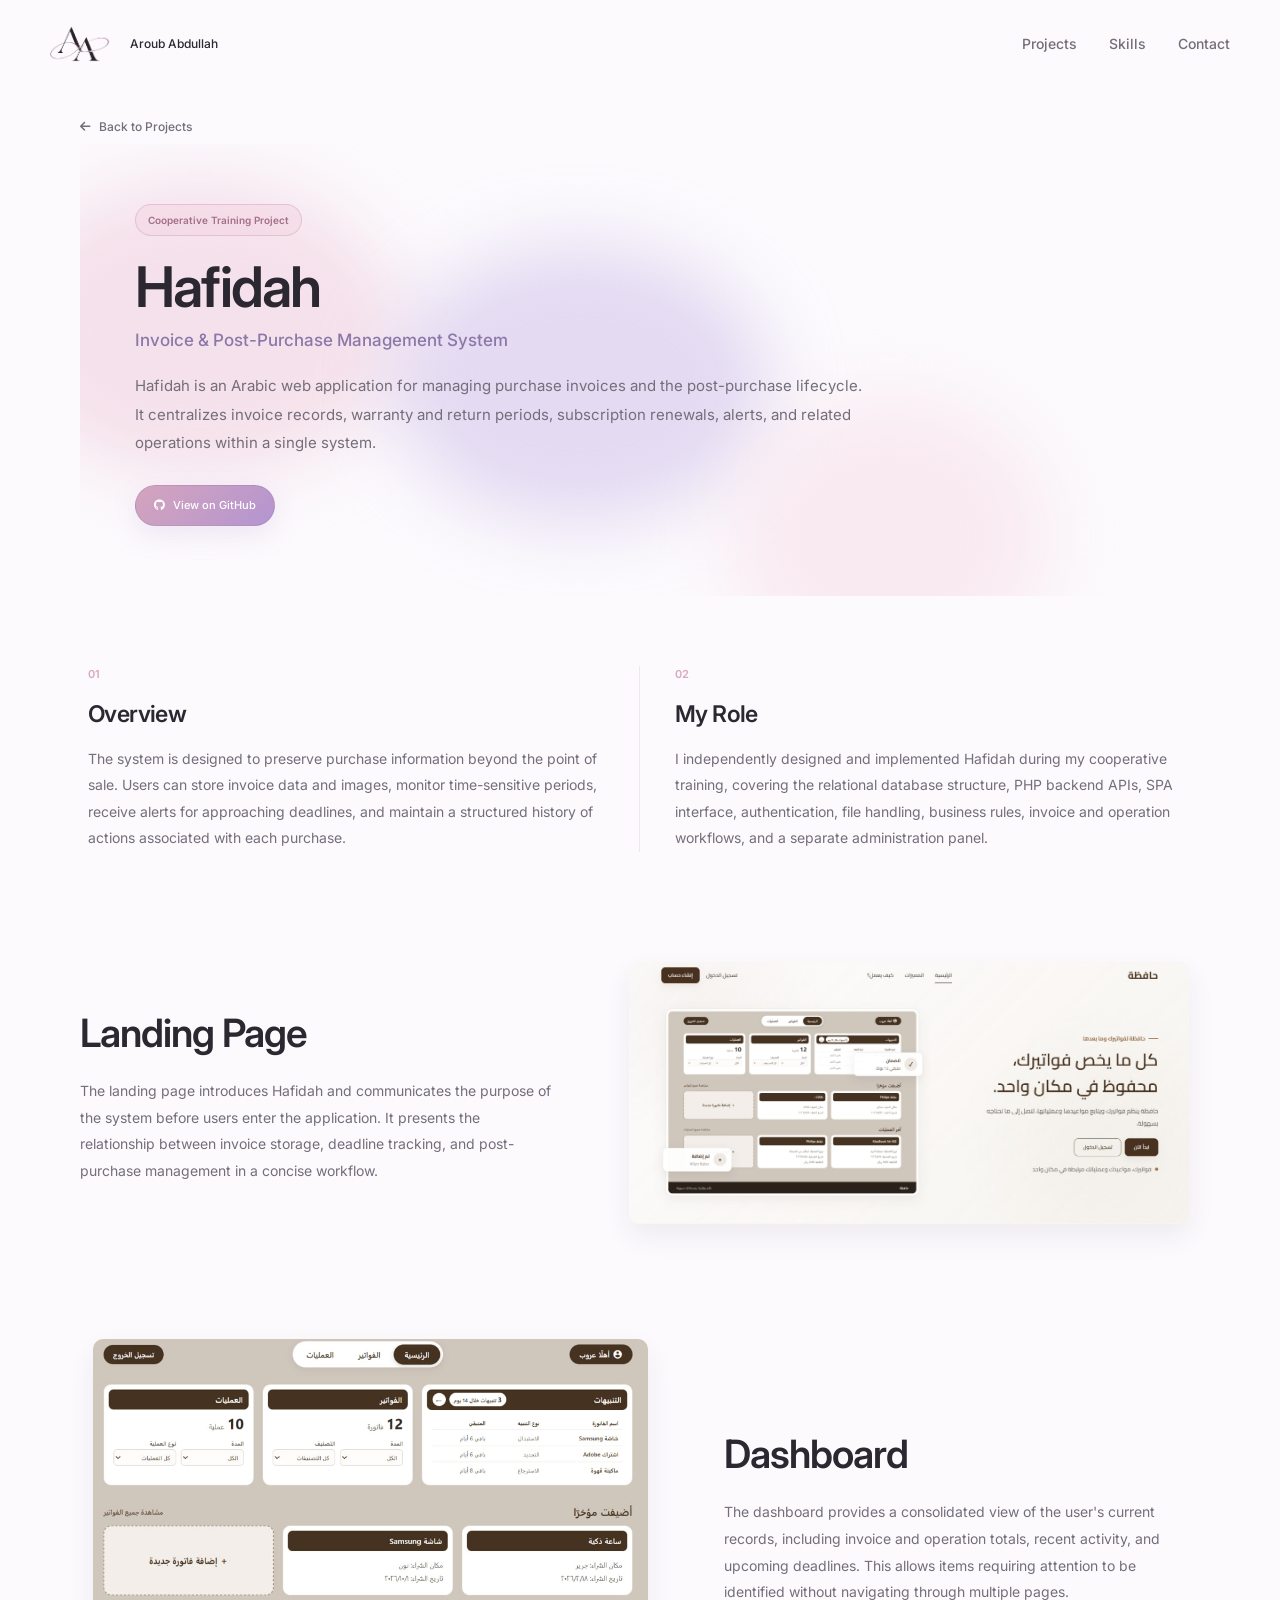
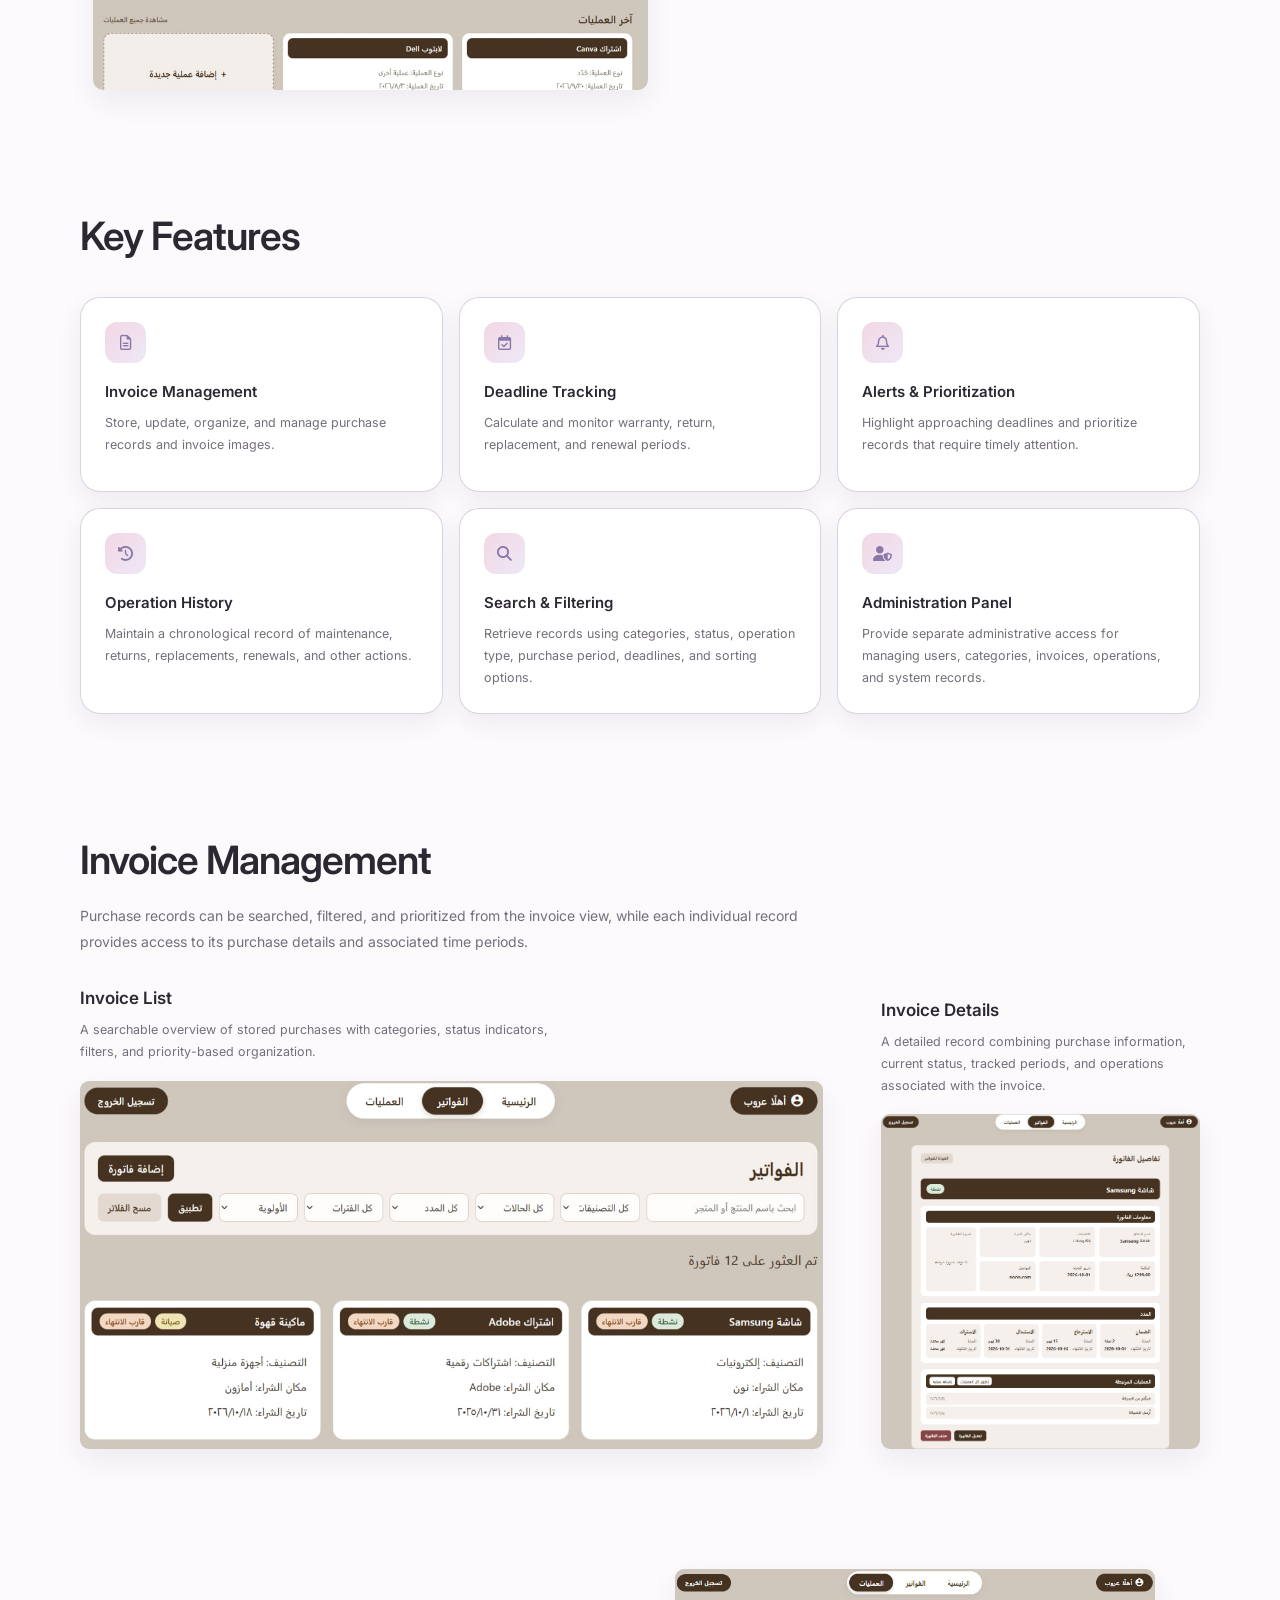
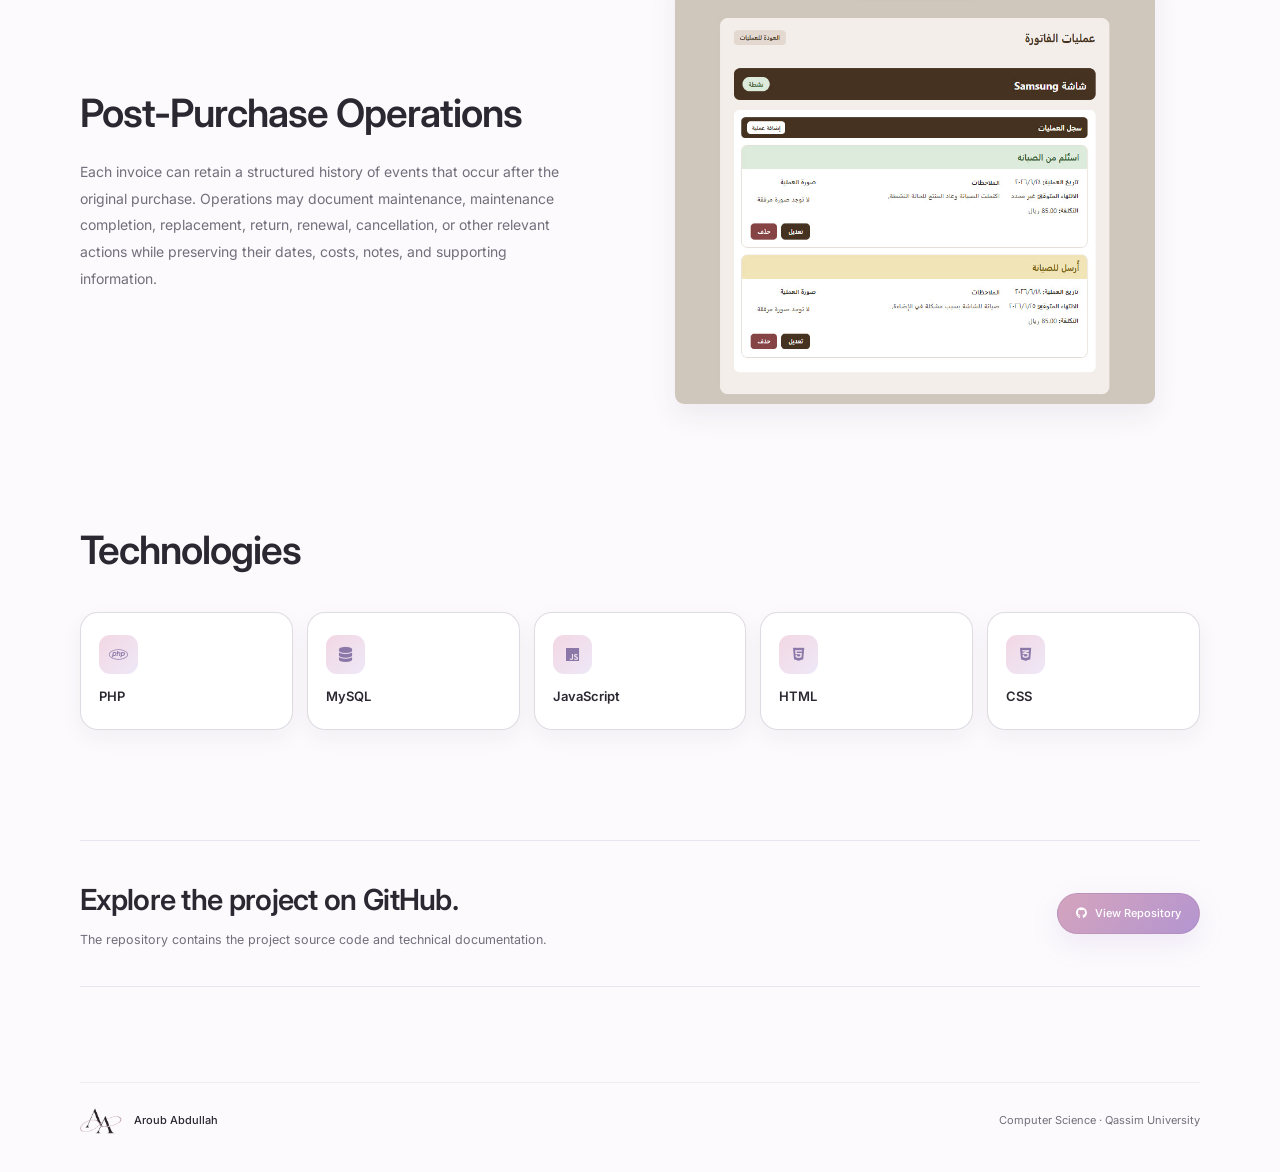
==== commit 06ce6ae0: "." ====
--- a/projects/hafidah.html
+++ b/projects/hafidah.html
@@ -11,7 +11,7 @@
 
   <meta
     name="description"
-    content="Hafidah is an Arabic web application for managing invoices and post-purchase processes including warranties, returns, replacements, renewals, alerts, and operations."
+    content="Hafidah is an Arabic web application for managing purchase invoices, post-purchase records, deadlines, alerts, and related operations."
   >
 
   <title>Hafidah | Aroub Abdullah</title>
@@ -99,11 +99,8 @@
     <div class="project-back">
 
       <a href="../index.html#projects">
-
         <i class="fa-solid fa-arrow-left"></i>
-
         Back to Projects
-
       </a>
 
     </div>
@@ -136,9 +133,9 @@
 
         <p class="project-intro">
           Hafidah is an Arabic web application for managing purchase
-          invoices and everything that follows them, including warranties,
-          returns, replacements, renewals, alerts, and post-purchase
-          operations.
+          invoices and the post-purchase lifecycle. It centralizes invoice
+          records, warranty and return periods, subscription renewals,
+          alerts, and related operations within a single system.
         </p>
 
 
@@ -149,7 +146,6 @@
           class="project-main-button"
         >
           <i class="fa-brands fa-github"></i>
-
           View on GitHub
         </a>
 
@@ -159,47 +155,45 @@
 
 
     <!-- Overview + My Role -->
-    <section class="project-info-grid">
-
-      <article class="project-info-card">
-
-        <span class="info-number">
+    <section class="project-summary">
+
+      <article class="summary-item">
+
+        <span class="summary-number">
           01
         </span>
 
-
         <h2>
           Overview
         </h2>
 
-
         <p>
-          Hafidah centralizes purchase information in one place so users
-          can organize their invoices, track important periods after a
-          purchase, receive upcoming deadline alerts, and maintain a
-          history of related operations.
+          The system is designed to preserve purchase information beyond
+          the point of sale. Users can store invoice data and images,
+          monitor time-sensitive periods, receive alerts for approaching
+          deadlines, and maintain a structured history of actions associated
+          with each purchase.
         </p>
 
       </article>
 
 
-      <article class="project-info-card">
-
-        <span class="info-number">
+      <article class="summary-item">
+
+        <span class="summary-number">
           02
         </span>
 
-
         <h2>
           My Role
         </h2>
 
-
         <p>
-          I independently developed Hafidah from end to end, including
-          the database structure, backend logic, user interface,
-          authentication, invoice management, alerts, operations,
-          and overall system flow.
+          I independently designed and implemented Hafidah during my
+          cooperative training, covering the relational database structure,
+          PHP backend APIs, SPA interface, authentication, file handling,
+          business rules, invoice and operation workflows, and a separate
+          administration panel.
         </p>
 
       </article>
@@ -212,26 +206,21 @@
 
       <div class="split-copy">
 
-        <span class="section-label">
-          System Introduction
-        </span>
-
-
         <h2>
           Landing Page
         </h2>
 
-
         <p>
-          The landing page introduces the system and highlights its
-          purpose: helping users keep their invoices and post-purchase
-          details organized in one place.
-        </p>
-
-      </div>
-
-
-      <div class="split-image">
+          The landing page introduces Hafidah and communicates the purpose
+          of the system before users enter the application. It presents the
+          relationship between invoice storage, deadline tracking, and
+          post-purchase management in a concise workflow.
+        </p>
+
+      </div>
+
+
+      <div class="split-image landing-image">
 
         <img
           src="../assets/projects/hafidah/landing.png"
@@ -248,26 +237,21 @@
 
       <div class="split-copy">
 
-        <span class="section-label">
-          System Overview
-        </span>
-
-
         <h2>
           Dashboard
         </h2>
 
-
         <p>
-          The dashboard brings invoices, operations, recent additions,
-          and upcoming alerts together in one place so users can quickly
-          understand their current status.
-        </p>
-
-      </div>
-
-
-      <div class="split-image">
+          The dashboard provides a consolidated view of the user's current
+          records, including invoice and operation totals, recent activity,
+          and upcoming deadlines. This allows items requiring attention to
+          be identified without navigating through multiple pages.
+        </p>
+
+      </div>
+
+
+      <div class="split-image dashboard-image">
 
         <img
           src="../assets/projects/hafidah/dashboard.png"
@@ -305,7 +289,8 @@
           </h3>
 
           <p>
-            Create, organize, update, search, and filter purchase invoices.
+            Store, update, organize, and manage purchase records and
+            invoice images.
           </p>
 
         </article>
@@ -318,11 +303,12 @@
           </div>
 
           <h3>
-            Period Tracking
+            Deadline Tracking
           </h3>
 
           <p>
-            Track warranty, return, replacement, and renewal periods.
+            Calculate and monitor warranty, return, replacement, and
+            renewal periods.
           </p>
 
         </article>
@@ -335,11 +321,12 @@
           </div>
 
           <h3>
-            Upcoming Alerts
+            Alerts & Prioritization
           </h3>
 
           <p>
-            Surface approaching deadlines before important periods expire.
+            Highlight approaching deadlines and prioritize records that
+            require timely attention.
           </p>
 
         </article>
@@ -348,15 +335,16 @@
         <article class="feature-card">
 
           <div class="feature-icon">
-            <i class="fa-solid fa-rotate"></i>
+            <i class="fa-solid fa-clock-rotate-left"></i>
           </div>
 
           <h3>
-            Operations History
+            Operation History
           </h3>
 
           <p>
-            Keep post-purchase operations linked to their original invoices.
+            Maintain a chronological record of maintenance, returns,
+            replacements, renewals, and other actions.
           </p>
 
         </article>
@@ -373,7 +361,8 @@
           </h3>
 
           <p>
-            Find invoices by product, category, status, period, and priority.
+            Retrieve records using categories, status, operation type,
+            purchase period, deadlines, and sorting options.
           </p>
 
         </article>
@@ -382,15 +371,16 @@
         <article class="feature-card">
 
           <div class="feature-icon">
-            <i class="fa-regular fa-user"></i>
+            <i class="fa-solid fa-user-shield"></i>
           </div>
 
           <h3>
-            User Account Management
+            Administration Panel
           </h3>
 
           <p>
-            Support user access, authentication, and organized personal records.
+            Provide separate administrative access for managing users,
+            categories, invoices, operations, and system records.
           </p>
 
         </article>
@@ -405,119 +395,102 @@
 
       <div class="section-heading-project">
 
-        <span class="section-label">
+        <h2>
           Invoice Management
-        </span>
-
-
-        <h2>
-          Managing Purchase Invoices
-        </h2>
-
+        </h2>
 
         <p>
-          Users can browse stored purchases, apply filters, and open
-          detailed invoice pages to review product, store, period,
-          and status information.
-        </p>
-
-      </div>
-
-
-      <div class="invoice-grid">
+          Purchase records can be searched, filtered, and prioritized from
+          the invoice view, while each individual record provides access to
+          its purchase details and associated time periods.
+        </p>
+
+      </div>
+
+
+      <div class="invoice-visual-layout">
 
 
         <!-- Invoice List -->
-        <div class="invoice-column">
-
-          <div class="image-text">
+        <figure class="invoice-visual invoice-list-visual">
+
+          <div class="visual-copy">
 
             <h3>
               Invoice List
             </h3>
 
             <p>
-              Search, filtering, categories, and status indicators make
-              stored purchases easier to organize and review.
+              A searchable overview of stored purchases with categories,
+              status indicators, filters, and priority-based organization.
             </p>
 
           </div>
 
 
-          <div class="project-image-frame">
-
-            <img
-              src="../assets/projects/hafidah/invoices.png"
-              alt="Hafidah invoice list"
-            >
-
-          </div>
-
-        </div>
+          <img
+            src="../assets/projects/hafidah/invoices.png"
+            alt="Hafidah invoice management page"
+          >
+
+        </figure>
 
 
         <!-- Invoice Details -->
-        <div class="invoice-column">
-
-          <div class="image-text">
+        <figure class="invoice-visual invoice-details-visual">
+
+          <div class="visual-copy">
 
             <h3>
               Invoice Details
             </h3>
 
             <p>
-              Each invoice keeps purchase information together with
-              warranty, return, replacement, and renewal periods.
+              A detailed record combining purchase information, current
+              status, tracked periods, and operations associated with the
+              invoice.
             </p>
 
           </div>
 
 
-          <div class="project-image-frame">
-
-            <img
-              src="../assets/projects/hafidah/invoice-details.png"
-              alt="Hafidah invoice details"
-            >
-
-          </div>
-
-        </div>
-
-      </div>
-
-    </section>
-
-
-    <!-- Post Purchase -->
-    <section class="split-section operations-section">
-
-      <div class="split-copy">
-
-        <span class="section-label">
-          Post-Purchase Tracking
-        </span>
-
-
-        <h2>
-          Managing Post-Purchase Operations
-        </h2>
-
+          <img
+            src="../assets/projects/hafidah/invoice-details.png"
+            alt="Hafidah invoice details page"
+          >
+
+        </figure>
+
+      </div>
+
+    </section>
+
+
+    <!-- Post-Purchase Operations -->
+    <section class="operations-section">
+
+      <div class="operations-copy">
+
+        <h2>
+          Post-Purchase Operations
+        </h2>
 
         <p>
-          Hafidah keeps post-purchase events linked to the original
-          invoice, allowing users to record maintenance, returns,
-          replacements, renewals, and other related actions.
-        </p>
-
-      </div>
-
-
-      <div class="split-image operations-image">
+          Each invoice can retain a structured history of events that occur
+          after the original purchase. Operations may document maintenance,
+          maintenance completion, replacement, return, renewal, cancellation,
+          or other relevant actions while preserving their dates, costs,
+          notes, and supporting information.
+        </p>
+
+      </div>
+
+
+      <div class="operations-visual">
 
         <img
           src="../assets/projects/hafidah/operations-history.png"
-          alt="Hafidah operations history"
+          alt="Hafidah post-purchase operation history"
         >
 
       </div>
@@ -525,53 +498,86 @@
     </section>
 
 
-    <!-- Technologies + Context -->
-    <section class="project-bottom-grid">
-
-      <article class="project-info-card">
-
-        <span class="info-number">
-          03
-        </span>
-
+    <!-- Technologies -->
+    <section class="technologies-section">
+
+      <div class="section-heading-project">
 
         <h2>
           Technologies
         </h2>
 
-
-        <div class="technology-list">
-
-          <span>PHP</span>
-          <span>MySQL</span>
-          <span>JavaScript</span>
-          <span>HTML</span>
-          <span>CSS</span>
+      </div>
+
+
+      <div class="technology-grid">
+
+
+        <div class="technology-item">
+
+          <div class="technology-icon">
+            <i class="fa-brands fa-php"></i>
+          </div>
+
+          <span>
+            PHP
+          </span>
 
         </div>
 
-      </article>
-
-
-      <article class="project-info-card">
-
-        <span class="info-number">
-          04
-        </span>
-
-
-        <h2>
-          Project Context
-        </h2>
-
-
-        <p>
-          Hafidah was developed as an independent project during my
-          cooperative training, providing practical experience in
-          building a complete database-driven web application.
-        </p>
-
-      </article>
+
+        <div class="technology-item">
+
+          <div class="technology-icon">
+            <i class="fa-solid fa-database"></i>
+          </div>
+
+          <span>
+            MySQL
+          </span>
+
+        </div>
+
+
+        <div class="technology-item">
+
+          <div class="technology-icon">
+            <i class="fa-brands fa-js"></i>
+          </div>
+
+          <span>
+            JavaScript
+          </span>
+
+        </div>
+
+
+        <div class="technology-item">
+
+          <div class="technology-icon">
+            <i class="fa-brands fa-html5"></i>
+          </div>
+
+          <span>
+            HTML
+          </span>
+
+        </div>
+
+
+        <div class="technology-item">
+
+          <div class="technology-icon">
+            <i class="fa-brands fa-css3-alt"></i>
+          </div>
+
+          <span>
+            CSS
+          </span>
+
+        </div>
+
+      </div>
 
     </section>
 
@@ -581,13 +587,14 @@
 
       <div>
 
-        <span class="section-label">
-          Repository
-        </span>
-
         <h2>
           Explore the project on GitHub.
         </h2>
+
+        <p>
+          The repository contains the project source code and technical
+          documentation.
+        </p>
 
       </div>
 
@@ -599,7 +606,6 @@
         class="project-main-button"
       >
         <i class="fa-brands fa-github"></i>
-
         View Repository
       </a>
 
--- a/project.css
+++ b/project.css
@@ -1,45 +1,33 @@
 /* ========================================
-   Project Pages
+   Project Page
 ======================================== */
 
 .project-page {
-  width:
-    min(1120px, calc(100% - 48px));
-
-  margin:
-    0 auto;
-}
-
-
-/* Back Link */
+  width: min(1120px, calc(100% - 48px));
+  margin: 0 auto;
+}
+
+
+/* ========================================
+   Back
+======================================== */
 
 .project-back {
-  padding:
-    34px 0 8px;
+  padding: 25px 0 5px;
 }
 
 
 .project-back a {
-  display:
-    inline-flex;
-
-  align-items:
-    center;
-
-  gap:
-    9px;
-
-  color:
-    var(--muted);
-
-  text-decoration:
-    none;
-
-  font-size:
-    12px;
-
-  font-weight:
-    500;
+  display: inline-flex;
+  align-items: center;
+
+  gap: 8px;
+
+  color: var(--muted);
+  text-decoration: none;
+
+  font-size: 12px;
+  font-weight: 500;
 
   transition:
     color 0.2s ease,
@@ -48,186 +36,173 @@
 
 
 .project-back a:hover {
-  color:
-    var(--text);
-
-  transform:
-    translateX(-2px);
-}
-
-
-/* ========================================
-   Project Hero
+  color: var(--text);
+
+  transform: translateX(-2px);
+}
+
+
+/* ========================================
+   Hero
 ======================================== */
 
 .project-hero {
-  position:
-    relative;
-
-  overflow:
-    hidden;
-
-  padding:
-    75px 55px 70px;
-
-  margin-bottom:
-    50px;
-
-  border-radius:
-    30px;
+  position: relative;
+
+  overflow: hidden;
+
+  min-height: 430px;
+
+  display: flex;
+  align-items: center;
+
+  padding: 60px 55px 70px;
+
+  margin-bottom: 70px;
+}
+
+
+.project-hero-content {
+  position: relative;
+
+  z-index: 2;
+
+  max-width: 760px;
+}
+
+
+.project-context-badge {
+  display: inline-block;
+
+  margin-bottom: 22px;
+
+  padding: 7px 12px;
+
+  border-radius: 999px;
+
+  color: #a46f89;
+
+  background:
+    rgba(243, 215, 228, 0.58);
 
   border:
     1px solid
-    rgba(139, 120, 168, 0.16);
+    rgba(216, 168, 190, 0.55);
+
+  font-size: 10px;
+  font-weight: 600;
+}
+
+
+.project-hero h1 {
+  margin-bottom: 10px;
+
+  color: var(--text);
+
+  font-size:
+    clamp(40px, 5vw, 56px);
+
+  line-height: 1.06;
+
+  font-weight: 600;
+
+  letter-spacing: -1.8px;
+}
+
+
+.project-subtitle {
+  margin-bottom: 18px;
+
+  color: var(--purple);
+
+  font-size: 17px;
+  font-weight: 500;
+}
+
+
+.project-intro {
+  max-width: 730px;
+
+  margin-bottom: 27px;
+
+  color: var(--muted);
+
+  font-size: 15px;
+  line-height: 1.9;
+}
+
+
+/* Hero glow */
+
+.hero-glow {
+  position: absolute;
+
+  z-index: 0;
+
+  border-radius: 50%;
+
+  filter: blur(35px);
+
+  pointer-events: none;
+}
+
+
+.hero-glow-one {
+  width: 400px;
+  height: 300px;
+
+  left: -80px;
+  top: 35px;
 
   background:
-    rgba(255, 255, 255, 0.56);
-
-  box-shadow:
-    0 12px 36px
-    rgba(61, 46, 72, 0.05);
-}
-
-
-.project-hero-copy {
-  position:
-    relative;
-
-  z-index:
-    2;
-
-  max-width:
-    760px;
-}
-
-
-.project-context-badge {
-  display:
-    inline-block;
-
-  margin-bottom:
-    22px;
-
-  padding:
-    7px 12px;
-
-  border-radius:
-    999px;
-
-  color:
-    #9d6e86;
+    rgba(243, 215, 228, 0.72);
+}
+
+
+.hero-glow-two {
+  width: 380px;
+  height: 280px;
+
+  left: 310px;
+  top: 100px;
 
   background:
-    rgba(243, 215, 228, 0.62);
-
-  border:
-    1px solid
-    rgba(216, 168, 190, 0.52);
-
-  font-size:
-    10px;
-
-  font-weight:
-    600;
-}
-
-
-.project-hero h1 {
-  margin-bottom:
-    10px;
-
-  color:
-    var(--text);
-
-  font-size:
-    clamp(42px, 6vw, 68px);
-
-  line-height:
-    1.05;
-
-  font-weight:
-    600;
-
-  letter-spacing:
-    -2px;
-}
-
-
-.project-hero h1 span {
-  color:
-    var(--muted);
-
-  font-weight:
-    500;
-}
-
-
-.project-subtitle {
-  margin-bottom:
-    22px;
-
-  color:
-    var(--purple);
-
-  font-size:
-    17px;
-
-  font-weight:
-    500;
-}
-
-
-.project-intro {
-  max-width:
-    720px;
-
-  color:
-    var(--muted);
-
-  font-size:
-    16px;
-
-  line-height:
-    1.85;
-}
-
-
-.project-hero-actions {
-  margin-top:
-    30px;
-}
-
+    rgba(207, 192, 234, 0.55);
+}
+
+
+.hero-glow-three {
+  width: 320px;
+  height: 280px;
+
+  left: 650px;
+  bottom: -80px;
+
+  background:
+    rgba(248, 226, 236, 0.65);
+}
+
+
+/* ========================================
+   Button
+======================================== */
 
 .project-main-button {
-  display:
-    inline-flex;
-
-  align-items:
-    center;
-
-  justify-content:
-    center;
-
-  gap:
-    9px;
-
-  padding:
-    12px 20px;
-
-  border-radius:
-    999px;
-
-  color:
-    #ffffff;
-
-  text-decoration:
-    none;
-
-  font-size:
-    12px;
-
-  font-weight:
-    500;
+  display: inline-flex;
+  align-items: center;
+  justify-content: center;
+
+  gap: 8px;
+
+  padding: 11px 18px;
+
+  border-radius: 999px;
+
+  color: #ffffff;
+  text-decoration: none;
+
+  font-size: 11px;
+  font-weight: 500;
 
   background:
     linear-gradient(
@@ -251,357 +226,262 @@
 
 
 .project-main-button:hover {
-  transform:
-    translateY(-2px);
+  transform: translateY(-2px);
 
   box-shadow:
     0 14px 32px
-    rgba(185, 154, 213, 0.26);
-}
-
-
-.project-hero-glow {
-  position:
-    absolute;
-
-  width:
-    600px;
-
-  height:
-    420px;
-
-  right:
-    -130px;
-
-  top:
-    -90px;
-
-  border-radius:
-    50%;
+    rgba(185, 154, 213, 0.27);
+}
+
+
+/* ========================================
+   Overview + Role
+======================================== */
+
+.project-summary {
+  display: grid;
+
+  grid-template-columns:
+    repeat(2, minmax(0, 1fr));
+
+  gap: 70px;
+
+  margin-bottom: 110px;
+
+  padding: 0 8px;
+}
+
+
+.summary-item {
+  position: relative;
+}
+
+
+.summary-item:first-child::after {
+  content: "";
+
+  position: absolute;
+
+  top: 0;
+  right: -35px;
+
+  width: 1px;
+  height: 100%;
 
   background:
-    radial-gradient(
-      circle at 35% 35%,
-      rgba(243, 215, 228, 0.88),
-      transparent 48%
-    ),
-
-    radial-gradient(
-      circle at 65% 58%,
-      rgba(207, 192, 234, 0.76),
-      transparent 52%
-    );
-
-  filter:
-    blur(18px);
-
-  opacity:
-    0.78;
-}
-
-
-/* ========================================
-   Screenshots
-======================================== */
-
-.project-preview {
-  margin-bottom:
-    90px;
-}
-
-
-.project-screenshot {
-  overflow:
-    hidden;
-
-  border-radius:
-    20px;
+    rgba(139, 120, 168, 0.14);
+}
+
+
+.summary-number {
+  display: block;
+
+  margin-bottom: 12px;
+
+  color: var(--pink-strong);
+
+  font-size: 11px;
+  font-weight: 600;
+}
+
+
+.summary-item h2 {
+  margin-bottom: 13px;
+
+  color: var(--text);
+
+  font-size: 23px;
+  font-weight: 600;
+
+  letter-spacing: -0.6px;
+}
+
+
+.summary-item p {
+  color: var(--muted);
+
+  font-size: 14px;
+  line-height: 1.9;
+}
+
+
+/* ========================================
+   Shared headings
+======================================== */
+
+.section-heading-project {
+  max-width: 720px;
+
+  margin-bottom: 30px;
+}
+
+
+.section-heading-project h2 {
+  margin-bottom: 12px;
+
+  color: var(--text);
+
+  font-size:
+    clamp(28px, 3.8vw, 39px);
+
+  font-weight: 600;
+
+  letter-spacing: -1px;
+}
+
+
+.section-heading-project > p {
+  color: var(--muted);
+
+  font-size: 14px;
+  line-height: 1.85;
+}
+
+
+/* ========================================
+   Landing + Dashboard
+======================================== */
+
+.split-section {
+  display: grid;
+
+  grid-template-columns:
+    0.9fr 1.1fr;
+
+  align-items: center;
+
+  gap: 62px;
+
+  margin-bottom: 115px;
+}
+
+
+.split-reverse {
+  grid-template-columns:
+    1.1fr 0.9fr;
+}
+
+
+.split-reverse .split-copy {
+  order: 2;
+}
+
+
+.split-reverse .split-image {
+  order: 1;
+}
+
+
+.split-copy h2 {
+  margin-bottom: 14px;
+
+  color: var(--text);
+
+  font-size:
+    clamp(28px, 3.8vw, 39px);
+
+  font-weight: 600;
+
+  letter-spacing: -1px;
+}
+
+
+.split-copy p {
+  max-width: 475px;
+
+  color: var(--muted);
+
+  font-size: 14px;
+  line-height: 1.9;
+}
+
+
+.split-image {
+  display: flex;
+  justify-content: center;
+  align-items: center;
+}
+
+
+.split-image img {
+  display: block;
+
+  width: auto;
+
+  max-width: 100%;
+  max-height: 360px;
+
+  object-fit: contain;
+
+  border-radius: 10px;
+
+  box-shadow:
+    0 12px 28px
+    rgba(61, 46, 72, 0.07);
+}
+
+
+.landing-image img {
+  max-width: 560px;
+}
+
+
+.dashboard-image img {
+  max-width: 555px;
+}
+
+
+/* ========================================
+   Features
+======================================== */
+
+.features-section {
+  margin-bottom: 115px;
+}
+
+
+.feature-grid {
+  display: grid;
+
+  grid-template-columns:
+    repeat(3, minmax(0, 1fr));
+
+  gap: 16px;
+}
+
+
+.feature-card {
+  min-height: 195px;
+
+  padding: 24px;
+
+  border-radius: 20px;
 
   background:
-    #ffffff;
+    rgba(255, 255, 255, 0.94);
 
   border:
     1px solid
     rgba(96, 76, 112, 0.24);
 
   box-shadow:
-    0 14px 34px
-    rgba(61, 46, 72, 0.10),
-
-    0 3px 9px
-    rgba(61, 46, 72, 0.05);
-}
-
-
-.project-screenshot img {
-  width:
-    100%;
-
-  height:
-    auto;
-
-  display:
-    block;
-}
-
-
-.project-screenshot.large {
-  width:
-    100%;
-}
-
-
-.project-screenshot.medium {
-  width:
-    min(850px, 100%);
-
-  margin:
-    0 auto;
-}
-
-
-.image-caption {
-  margin-top:
-    12px;
-
-  color:
-    var(--muted);
-
-  font-size:
-    10px;
-
-  line-height:
-    1.6;
-}
-
-
-.image-caption.centered {
-  text-align:
-    center;
-}
-
-
-/* ========================================
-   Overview / Role
-======================================== */
-
-.project-info-grid,
-.project-bottom-grid {
-  display:
-    grid;
-
-  grid-template-columns:
-    repeat(2, minmax(0, 1fr));
-
-  gap:
-    18px;
-
-  margin-bottom:
-    95px;
-}
-
-
-.project-info-card {
-  padding:
-    30px;
-
-  border-radius:
-    22px;
-
-  background:
-    rgba(255, 255, 255, 0.92);
-
-  border:
-    1px solid
-    rgba(96, 76, 112, 0.24);
-
-  box-shadow:
-    0 10px 28px
-    rgba(61, 46, 72, 0.07);
-}
-
-
-.info-number {
-  display:
-    block;
-
-  margin-bottom:
-    13px;
-
-  color:
-    var(--pink-strong);
-
-  font-size:
-    11px;
-
-  font-weight:
-    600;
-}
-
-
-.project-info-card h2 {
-  margin-bottom:
-    12px;
-
-  color:
-    var(--text);
-
-  font-size:
-    24px;
-
-  font-weight:
-    600;
-
-  letter-spacing:
-    -0.7px;
-}
-
-
-.project-info-card p {
-  color:
-    var(--muted);
-
-  font-size:
-    13px;
-
-  line-height:
-    1.8;
-}
-
-
-/* ========================================
-   Sections
-======================================== */
-
-.project-section {
-  margin-bottom:
-    100px;
-}
-
-
-.project-section-heading {
-  max-width:
-    720px;
-
-  margin-bottom:
-    30px;
-}
-
-
-.section-label {
-  display:
-    block;
-
-  margin-bottom:
-    8px;
-
-  color:
-    var(--pink-strong);
-
-  font-size:
-    10px;
-
-  font-weight:
-    600;
-
-  text-transform:
-    uppercase;
-
-  letter-spacing:
-    1.2px;
-}
-
-
-.project-section-heading h2 {
-  margin-bottom:
-    10px;
-
-  color:
-    var(--text);
-
-  font-size:
-    clamp(28px, 4vw, 40px);
-
-  font-weight:
-    600;
-
-  letter-spacing:
-    -1.1px;
-}
-
-
-.project-section-heading p {
-  color:
-    var(--muted);
-
-  font-size:
-    14px;
-
-  line-height:
-    1.8;
-}
-
-
-/* ========================================
-   Features
-======================================== */
-
-.feature-grid {
-  display:
-    grid;
-
-  grid-template-columns:
-    repeat(3, minmax(0, 1fr));
-
-  gap:
-    16px;
-}
-
-
-.feature-card {
-  min-height:
-    175px;
-
-  padding:
-    22px;
-
-  border-radius:
-    20px;
-
-  background:
-    rgba(255, 255, 255, 0.92);
-
-  border:
-    1px solid
-    rgba(96, 76, 112, 0.24);
-
-  box-shadow:
     0 9px 25px
     rgba(61, 46, 72, 0.07);
 }
 
 
 .feature-icon {
-  width:
-    39px;
-
-  height:
-    39px;
-
-  display:
-    grid;
-
-  place-items:
-    center;
-
-  margin-bottom:
-    16px;
-
-  border-radius:
-    11px;
-
-  color:
-    var(--purple);
+  width: 41px;
+  height: 41px;
+
+  display: grid;
+  place-items: center;
+
+  margin-bottom: 17px;
+
+  border-radius: 12px;
+
+  color: var(--purple);
 
   background:
     linear-gradient(
@@ -613,181 +493,306 @@
 
 
 .feature-icon i {
+  font-size: 15px;
+}
+
+
+.feature-card h3 {
+  margin-bottom: 8px;
+
+  color: var(--text);
+
+  font-size: 15px;
+  font-weight: 600;
+}
+
+
+.feature-card p {
+  color: var(--muted);
+
+  font-size: 12.5px;
+  line-height: 1.75;
+}
+
+
+/* ========================================
+   Invoice Management
+======================================== */
+
+.invoice-section {
+  margin-bottom: 120px;
+}
+
+
+.invoice-visual-layout {
+  display: grid;
+
+  grid-template-columns:
+    minmax(0, 1.4fr)
+    minmax(280px, 0.6fr);
+
+  gap: 58px;
+
+  align-items: end;
+}
+
+
+.invoice-visual {
+  margin: 0;
+
+  min-width: 0;
+}
+
+
+.visual-copy {
+  margin-bottom: 18px;
+}
+
+
+.visual-copy h3 {
+  margin-bottom: 7px;
+
+  color: var(--text);
+
+  font-size: 17px;
+  font-weight: 600;
+}
+
+
+.visual-copy p {
+  max-width: 480px;
+
+  color: var(--muted);
+
+  font-size: 12.5px;
+  line-height: 1.75;
+}
+
+
+.invoice-visual img {
+  display: block;
+
+  width: 100%;
+  height: auto;
+
+  border-radius: 9px;
+
+  box-shadow:
+    0 12px 28px
+    rgba(61, 46, 72, 0.07);
+}
+
+
+.invoice-details-visual {
+  max-width: 370px;
+
+  justify-self: center;
+}
+
+
+.invoice-details-visual img {
+  width: auto;
+
+  max-width: 100%;
+  max-height: 440px;
+
+  margin: 0 auto;
+}
+
+
+/* ========================================
+   Post-Purchase Operations
+======================================== */
+
+.operations-section {
+  display: grid;
+
+  grid-template-columns:
+    0.92fr 1.08fr;
+
+  align-items: center;
+
+  gap: 65px;
+
+  margin-bottom: 115px;
+}
+
+
+.operations-copy h2 {
+  margin-bottom: 15px;
+
+  color: var(--text);
+
   font-size:
-    14px;
-}
-
-
-.feature-card h3 {
-  margin-bottom:
-    7px;
-
-  color:
-    var(--text);
-
-  font-size:
-    14px;
-
-  font-weight:
-    600;
-}
-
-
-.feature-card p {
-  color:
-    var(--muted);
-
-  font-size:
-    11px;
-
-  line-height:
-    1.7;
-}
-
-
-/* ========================================
-   Two Screenshots
-======================================== */
-
-.project-image-grid {
-  display:
-    grid;
+    clamp(28px, 3.8vw, 39px);
+
+  font-weight: 600;
+
+  letter-spacing: -1px;
+}
+
+
+.operations-copy p {
+  max-width: 490px;
+
+  color: var(--muted);
+
+  font-size: 14px;
+  line-height: 1.9;
+}
+
+
+.operations-visual {
+  display: flex;
+
+  justify-content: center;
+  align-items: center;
+}
+
+
+.operations-visual img {
+  display: block;
+
+  width: auto;
+
+  max-width: 100%;
+  max-height: 435px;
+
+  object-fit: contain;
+
+  border-radius: 9px;
+
+  box-shadow:
+    0 12px 28px
+    rgba(61, 46, 72, 0.07);
+}
+
+
+/* ========================================
+   Technologies
+======================================== */
+
+.technologies-section {
+  margin-bottom: 110px;
+}
+
+
+.technology-grid {
+  display: grid;
 
   grid-template-columns:
-    repeat(2, minmax(0, 1fr));
-
-  gap:
-    18px;
-
-  align-items:
-    start;
-}
-
-
-/* ========================================
-   Post-Purchase
-======================================== */
-
-.post-purchase-section {
-  padding:
-    50px;
-
-  border-radius:
-    28px;
+    repeat(5, minmax(0, 1fr));
+
+  gap: 14px;
+}
+
+
+.technology-item {
+  min-height: 118px;
+
+  padding: 18px;
+
+  display: flex;
+  flex-direction: column;
+
+  align-items: flex-start;
+  justify-content: center;
+
+  gap: 12px;
+
+  border-radius: 18px;
+
+  background:
+    rgba(255, 255, 255, 0.88);
 
   border:
     1px solid
-    rgba(139, 120, 168, 0.16);
-
-  background:
-    radial-gradient(
-      circle at 15% 15%,
-      rgba(243, 215, 228, 0.58),
-      transparent 38%
-    ),
-
-    radial-gradient(
-      circle at 88% 70%,
-      rgba(207, 192, 234, 0.54),
-      transparent 42%
-    ),
-
-    rgba(255, 255, 255, 0.52);
-}
-
-
-/* ========================================
-   Technologies
-======================================== */
-
-.technology-list {
-  display:
-    flex;
-
-  flex-wrap:
-    wrap;
-
-  gap:
-    8px;
-}
-
-
-.technology-list span {
-  padding:
-    7px 11px;
-
-  border-radius:
-    999px;
-
-  color:
-    var(--purple);
-
-  background:
-    rgba(238, 232, 247, 0.75);
-
-  border:
-    1px solid
-    rgba(207, 192, 234, 0.76);
-
-  font-size:
-    10px;
-
-  font-weight:
-    500;
-}
-
-
-/* ========================================
-   End CTA
-======================================== */
-
-.project-end {
-  margin-bottom:
-    100px;
-
-  padding:
-    42px 44px;
-
-  display:
-    flex;
-
-  align-items:
-    center;
-
-  justify-content:
-    space-between;
-
-  gap:
-    30px;
-
-  border-radius:
-    26px;
+    rgba(96, 76, 112, 0.20);
+
+  box-shadow:
+    0 8px 22px
+    rgba(61, 46, 72, 0.05);
+}
+
+
+.technology-icon {
+  width: 39px;
+  height: 39px;
+
+  display: grid;
+  place-items: center;
+
+  border-radius: 11px;
+
+  color: var(--purple);
 
   background:
     linear-gradient(
       135deg,
-      rgba(243, 215, 228, 0.55),
-      rgba(238, 232, 247, 0.72)
+      var(--pink),
+      var(--lavender)
     );
-
-  border:
+}
+
+
+.technology-icon i {
+  font-size: 15px;
+}
+
+
+.technology-item span {
+  color: var(--text);
+
+  font-size: 13px;
+  font-weight: 600;
+}
+
+
+/* ========================================
+   Repository
+======================================== */
+
+.project-end {
+  margin-bottom: 95px;
+
+  padding: 36px 0;
+
+  display: flex;
+
+  align-items: center;
+  justify-content: space-between;
+
+  gap: 30px;
+
+  border-top:
     1px solid
-    rgba(139, 120, 168, 0.18);
+    rgba(139, 120, 168, 0.17);
+
+  border-bottom:
+    1px solid
+    rgba(139, 120, 168, 0.17);
 }
 
 
 .project-end h2 {
-  color:
-    var(--text);
+  margin-bottom: 6px;
+
+  color: var(--text);
 
   font-size:
-    clamp(22px, 3vw, 30px);
-
-  font-weight:
-    600;
-
-  letter-spacing:
-    -0.8px;
+    clamp(22px, 3vw, 29px);
+
+  font-weight: 600;
+
+  letter-spacing: -0.7px;
+}
+
+
+.project-end p {
+  color: var(--muted);
+
+  font-size: 12.5px;
+  line-height: 1.7;
 }
 
 
@@ -803,9 +808,50 @@
   }
 
 
-  .project-hero {
-    padding:
-      60px 38px;
+  .technology-grid {
+    grid-template-columns:
+      repeat(3, minmax(0, 1fr));
+  }
+
+
+  .split-section,
+  .split-reverse,
+  .operations-section {
+    grid-template-columns: 1fr;
+
+    gap: 30px;
+  }
+
+
+  .split-reverse .split-copy,
+  .split-reverse .split-image {
+    order: initial;
+  }
+
+
+  .split-copy p,
+  .operations-copy p {
+    max-width: 720px;
+  }
+
+
+  .split-image,
+  .operations-visual {
+    justify-content: flex-start;
+  }
+
+
+  .invoice-visual-layout {
+    grid-template-columns: 1fr;
+
+    gap: 55px;
+  }
+
+
+  .invoice-details-visual {
+    max-width: 520px;
+
+    justify-self: start;
   }
 
 }
@@ -823,72 +869,60 @@
   }
 
 
-  .project-info-grid,
-  .project-bottom-grid,
-  .project-image-grid {
+  .project-hero {
+    min-height: auto;
+
+    padding: 55px 12px 65px;
+  }
+
+
+  .project-intro {
+    font-size: 14px;
+  }
+
+
+  .project-summary {
+    grid-template-columns: 1fr;
+
+    gap: 45px;
+
+    margin-bottom: 80px;
+  }
+
+
+  .summary-item:first-child::after {
+    top: auto;
+    right: auto;
+
+    left: 0;
+    bottom: -23px;
+
+    width: 100%;
+    height: 1px;
+  }
+
+
+  .split-section,
+  .features-section,
+  .invoice-section,
+  .operations-section,
+  .technologies-section {
+    margin-bottom: 80px;
+  }
+
+
+  .technology-grid {
     grid-template-columns:
-      1fr;
-  }
-
-
-  .project-info-grid,
-  .project-bottom-grid {
-    margin-bottom:
-      70px;
-  }
-
-
-  .project-section {
-    margin-bottom:
-      75px;
-  }
-
-
-  .project-preview {
-    margin-bottom:
-      70px;
-  }
-
-
-  .project-hero {
-    padding:
-      50px 28px;
-
-    margin-bottom:
-      40px;
-  }
-
-
-  .project-hero h1 {
-    font-size:
-      clamp(38px, 12vw, 55px);
-  }
-
-
-  .project-intro {
-    font-size:
-      14px;
-  }
-
-
-  .post-purchase-section {
-    padding:
-      35px 24px;
+      repeat(2, minmax(0, 1fr));
   }
 
 
   .project-end {
-    flex-direction:
-      column;
-
-    align-items:
-      flex-start;
-
-    padding:
-      35px 28px;
-
-    margin-bottom:
-      75px;
+    flex-direction: column;
+
+    align-items: flex-start;
+
+    margin-bottom: 70px;
   }
 
 }
@@ -900,46 +934,32 @@
 
 @media (max-width: 600px) {
 
-  .feature-grid {
-    grid-template-columns:
-      1fr;
-  }
-
-
-  .project-back {
-    padding-top:
-      25px;
-  }
-
-
-  .project-hero {
-    border-radius:
-      24px;
-  }
-
-
-  .project-info-card,
+  .feature-grid,
+  .technology-grid {
+    grid-template-columns: 1fr;
+  }
+
+
   .feature-card {
-    padding:
-      20px;
-  }
-
-
-  .project-screenshot {
-    border-radius:
-      16px;
-  }
-
-
-  .project-hero-glow {
-    width:
-      430px;
-
-    height:
-      330px;
-
-    right:
-      -210px;
-  }
-
-}
+    padding: 20px;
+  }
+
+
+  .invoice-details-visual {
+    max-width: 100%;
+  }
+
+
+  .split-image img,
+  .invoice-visual img,
+  .operations-visual img {
+    border-radius: 8px;
+  }
+
+
+  .hero-glow-two,
+  .hero-glow-three {
+    opacity: 0.6;
+  }
+
+}
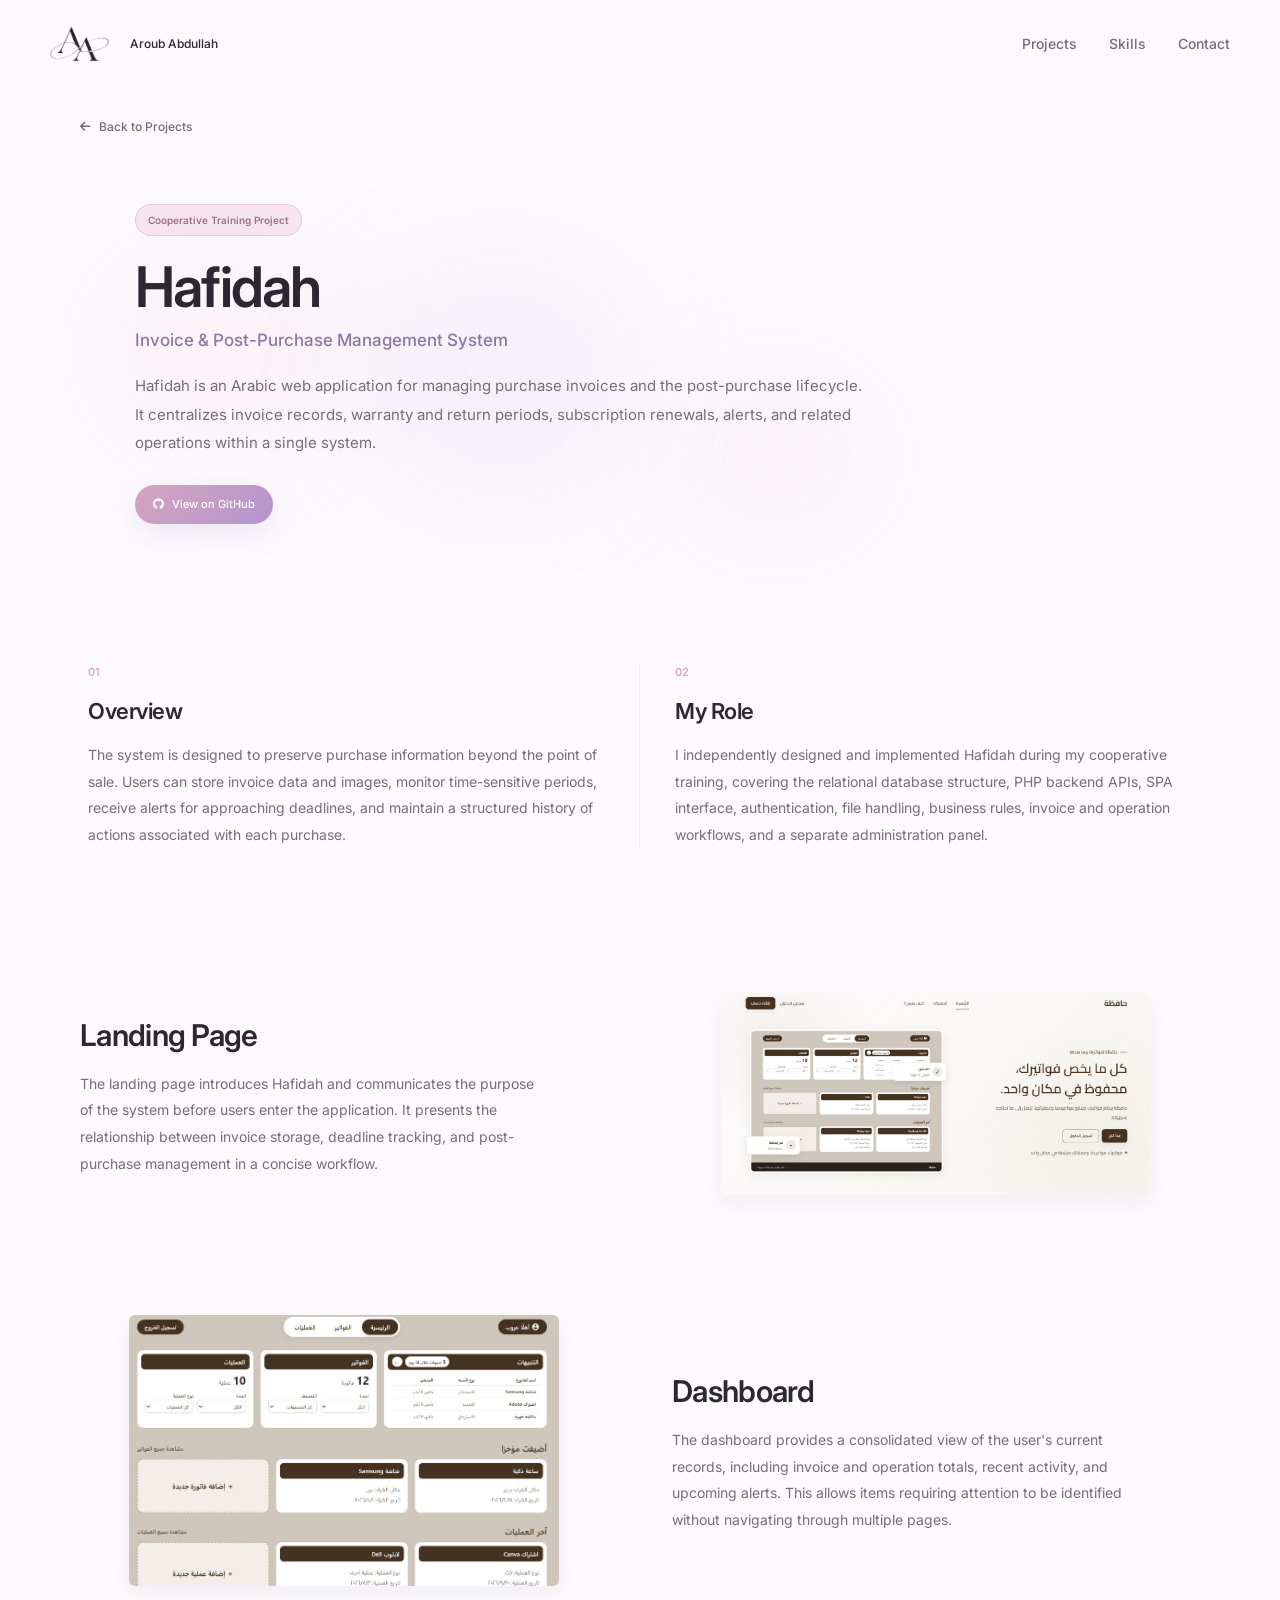
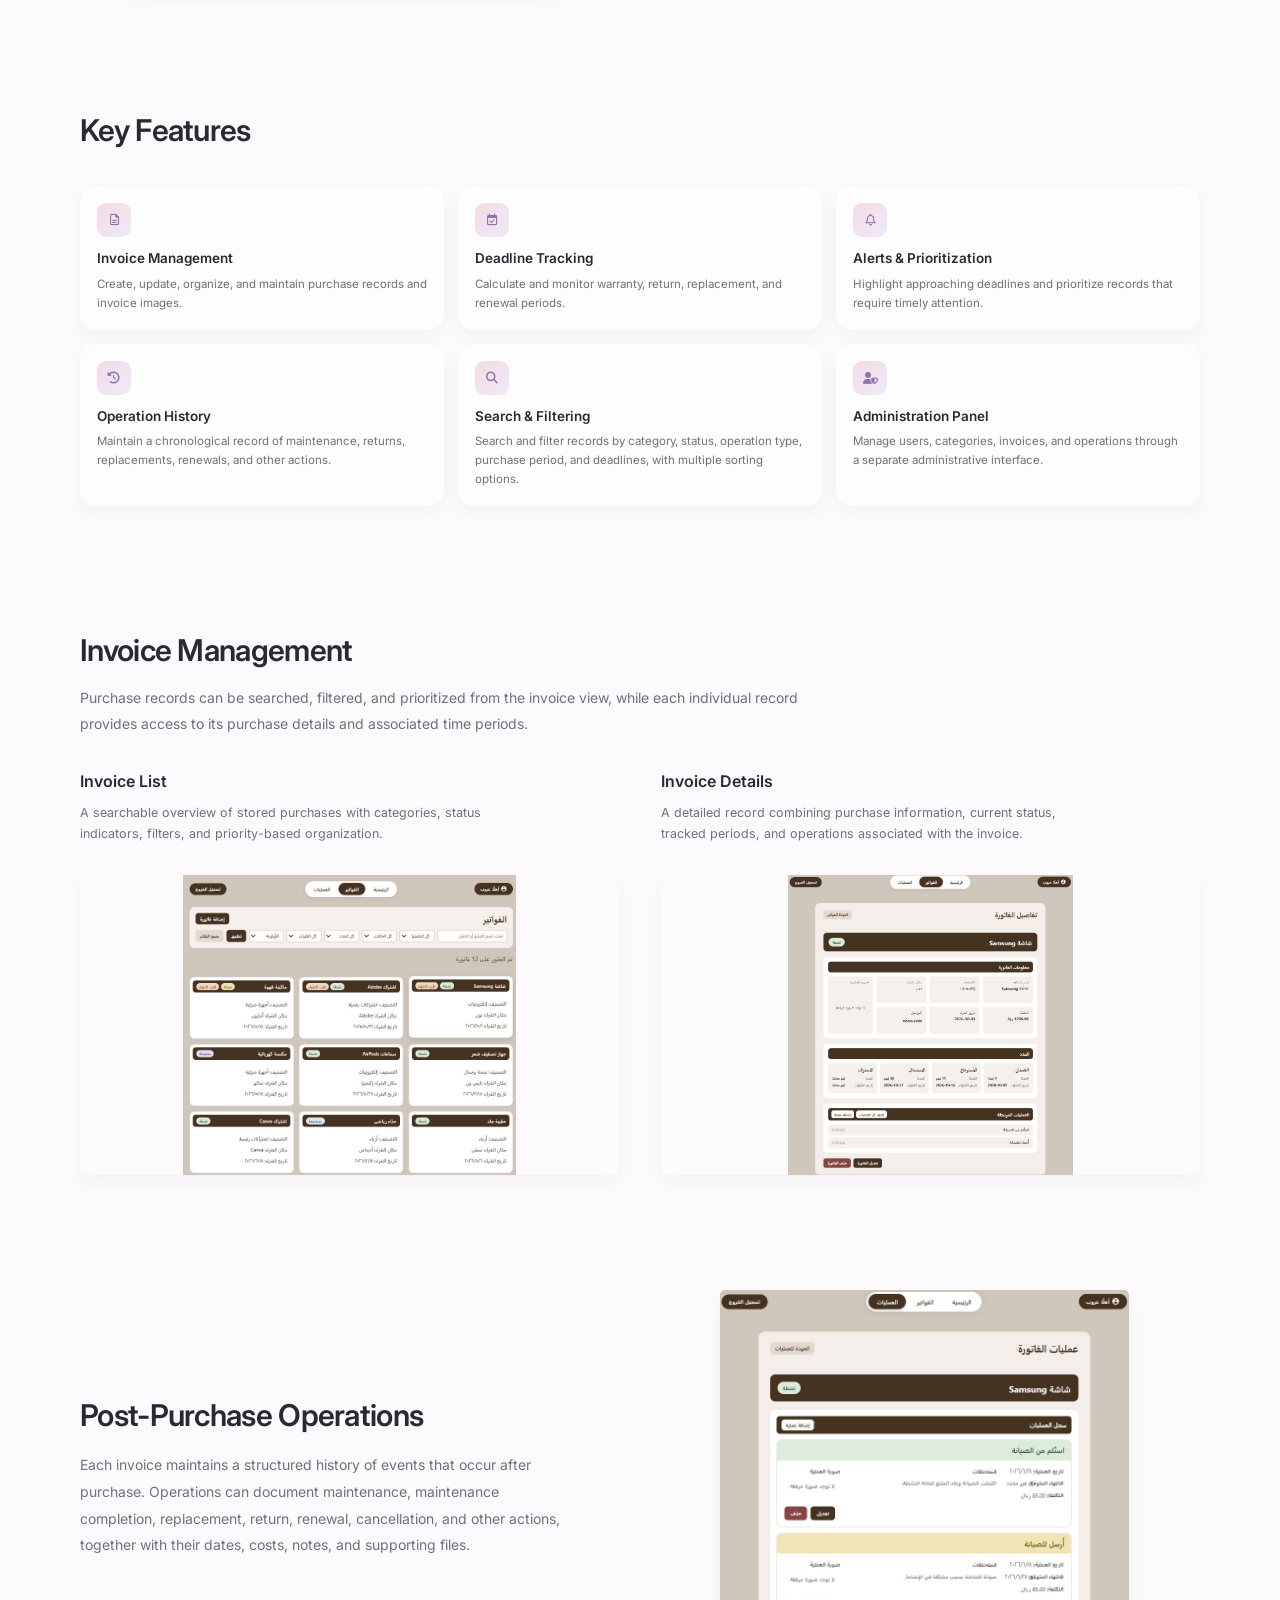
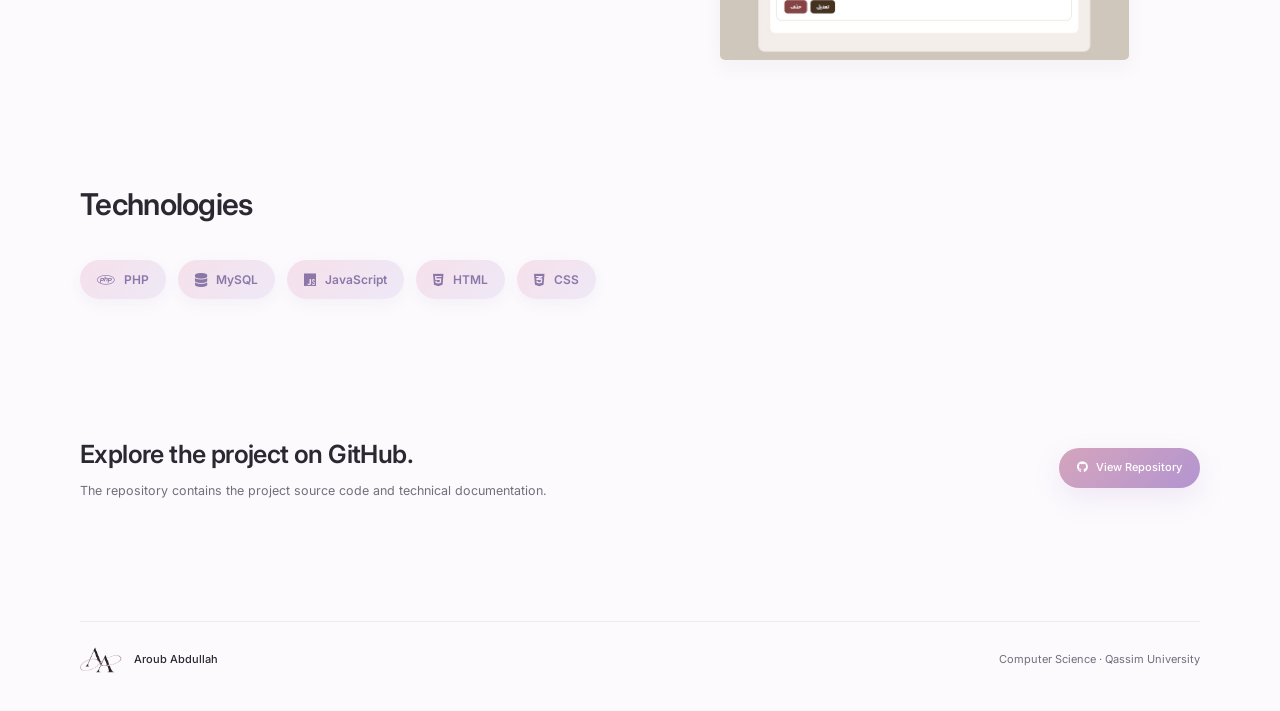
==== commit a152c11b: "؟" ====
--- a/projects/hafidah.html
+++ b/projects/hafidah.html
@@ -244,8 +244,8 @@
         <p>
           The dashboard provides a consolidated view of the user's current
           records, including invoice and operation totals, recent activity,
-          and upcoming deadlines. This allows items requiring attention to
-          be identified without navigating through multiple pages.
+          and upcoming alerts. This allows items requiring attention to be
+          identified without navigating through multiple pages.
         </p>
 
       </div>
@@ -289,8 +289,8 @@
           </h3>
 
           <p>
-            Store, update, organize, and manage purchase records and
-            invoice images.
+            Create, update, organize, and maintain purchase records
+            and invoice images.
           </p>
 
         </article>
@@ -307,8 +307,8 @@
           </h3>
 
           <p>
-            Calculate and monitor warranty, return, replacement, and
-            renewal periods.
+            Calculate and monitor warranty, return, replacement,
+            and renewal periods.
           </p>
 
         </article>
@@ -325,8 +325,8 @@
           </h3>
 
           <p>
-            Highlight approaching deadlines and prioritize records that
-            require timely attention.
+            Highlight approaching deadlines and prioritize records
+            that require timely attention.
           </p>
 
         </article>
@@ -361,8 +361,8 @@
           </h3>
 
           <p>
-            Retrieve records using categories, status, operation type,
-            purchase period, deadlines, and sorting options.
+            Search and filter records by category, status, operation type,
+            purchase period, and deadlines, with multiple sorting options.
           </p>
 
         </article>
@@ -379,8 +379,8 @@
           </h3>
 
           <p>
-            Provide separate administrative access for managing users,
-            categories, invoices, operations, and system records.
+            Manage users, categories, invoices, and operations through
+            a separate administrative interface.
           </p>
 
         </article>
@@ -447,8 +447,8 @@
 
             <p>
               A detailed record combining purchase information, current
-              status, tracked periods, and operations associated with the
-              invoice.
+              status, tracked periods, and operations associated with
+              the invoice.
             </p>
 
           </div>
@@ -476,11 +476,11 @@
         </h2>
 
         <p>
-          Each invoice can retain a structured history of events that occur
-          after the original purchase. Operations may document maintenance,
-          maintenance completion, replacement, return, renewal, cancellation,
-          or other relevant actions while preserving their dates, costs,
-          notes, and supporting information.
+          Each invoice maintains a structured history of events that occur
+          after purchase. Operations can document maintenance, maintenance
+          completion, replacement, return, renewal, cancellation, and other
+          actions, together with their dates, costs, notes, and supporting
+          files.
         </p>
 
       </div>
--- a/project.css
+++ b/project.css
@@ -16,11 +16,9 @@
   padding: 25px 0 5px;
 }
 
-
 .project-back a {
   display: inline-flex;
   align-items: center;
-
   gap: 8px;
 
   color: var(--muted);
@@ -34,10 +32,8 @@
     transform 0.2s ease;
 }
 
-
 .project-back a:hover {
   color: var(--text);
-
   transform: translateX(-2px);
 }
 
@@ -48,8 +44,7 @@
 
 .project-hero {
   position: relative;
-
-  overflow: hidden;
+  isolation: isolate;
 
   min-height: 430px;
 
@@ -57,25 +52,22 @@
   align-items: center;
 
   padding: 60px 55px 70px;
-
   margin-bottom: 70px;
-}
-
+
+  overflow: visible;
+}
 
 .project-hero-content {
   position: relative;
-
   z-index: 2;
 
   max-width: 760px;
 }
-
 
 .project-context-badge {
   display: inline-block;
 
   margin-bottom: 22px;
-
   padding: 7px 12px;
 
   border-radius: 999px;
@@ -87,28 +79,23 @@
 
   border:
     1px solid
-    rgba(216, 168, 190, 0.55);
+    rgba(216, 168, 190, 0.50);
 
   font-size: 10px;
   font-weight: 600;
 }
-
 
 .project-hero h1 {
   margin-bottom: 10px;
 
   color: var(--text);
 
-  font-size:
-    clamp(40px, 5vw, 56px);
-
+  font-size: clamp(40px, 5vw, 56px);
   line-height: 1.06;
 
   font-weight: 600;
-
   letter-spacing: -1.8px;
 }
-
 
 .project-subtitle {
   margin-bottom: 18px;
@@ -119,7 +106,6 @@
   font-weight: 500;
 }
 
-
 .project-intro {
   max-width: 730px;
 
@@ -132,59 +118,59 @@
 }
 
 
-/* Hero glow */
+/* ========================================
+   Hero Glow
+======================================== */
 
 .hero-glow {
   position: absolute;
-
-  z-index: 0;
+  z-index: -1;
 
   border-radius: 50%;
 
-  filter: blur(35px);
+  filter: blur(72px);
 
   pointer-events: none;
-}
-
+
+  opacity: 0.44;
+}
 
 .hero-glow-one {
-  width: 400px;
-  height: 300px;
-
-  left: -80px;
-  top: 35px;
+  width: 270px;
+  height: 205px;
+
+  left: 10px;
+  top: 105px;
 
   background:
-    rgba(243, 215, 228, 0.72);
-}
-
+    rgba(243, 215, 228, 0.58);
+}
 
 .hero-glow-two {
-  width: 380px;
-  height: 280px;
-
-  left: 310px;
-  top: 100px;
+  width: 240px;
+  height: 190px;
+
+  left: 300px;
+  top: 140px;
 
   background:
-    rgba(207, 192, 234, 0.55);
-}
-
+    rgba(207, 192, 234, 0.52);
+}
 
 .hero-glow-three {
-  width: 320px;
-  height: 280px;
-
-  left: 650px;
-  bottom: -80px;
+  width: 260px;
+  height: 205px;
+
+  left: 565px;
+  bottom: 35px;
 
   background:
-    rgba(248, 226, 236, 0.65);
-}
-
-
-/* ========================================
-   Button
+    rgba(243, 215, 228, 0.44);
+}
+
+
+/* ========================================
+   Main Button
 ======================================== */
 
 .project-main-button {
@@ -197,6 +183,7 @@
   padding: 11px 18px;
 
   border-radius: 999px;
+  border: none;
 
   color: #ffffff;
   text-decoration: none;
@@ -211,10 +198,6 @@
       #b395d0
     );
 
-  border:
-    1px solid
-    rgba(142, 111, 164, 0.24);
-
   box-shadow:
     0 10px 26px
     rgba(185, 154, 213, 0.18);
@@ -224,7 +207,6 @@
     box-shadow 0.2s ease;
 }
 
-
 .project-main-button:hover {
   transform: translateY(-2px);
 
@@ -235,7 +217,7 @@
 
 
 /* ========================================
-   Overview + Role
+   Overview + My Role
 ======================================== */
 
 .project-summary {
@@ -246,17 +228,15 @@
 
   gap: 70px;
 
-  margin-bottom: 110px;
-
   padding: 0 8px;
-}
-
+
+  margin-bottom: 145px;
+}
 
 .summary-item {
   position: relative;
 }
 
-
 .summary-item:first-child::after {
   content: "";
 
@@ -269,9 +249,8 @@
   height: 100%;
 
   background:
-    rgba(139, 120, 168, 0.14);
-}
-
+    rgba(139, 120, 168, 0.10);
+}
 
 .summary-number {
   display: block;
@@ -284,18 +263,16 @@
   font-weight: 600;
 }
 
-
 .summary-item h2 {
   margin-bottom: 13px;
 
   color: var(--text);
 
-  font-size: 23px;
-  font-weight: 600;
-
-  letter-spacing: -0.6px;
-}
-
+  font-size: 22px;
+  font-weight: 600;
+
+  letter-spacing: -0.5px;
+}
 
 .summary-item p {
   color: var(--muted);
@@ -306,29 +283,25 @@
 
 
 /* ========================================
-   Shared headings
+   Shared Headings
 ======================================== */
 
 .section-heading-project {
   max-width: 720px;
 
-  margin-bottom: 30px;
-}
-
+  margin-bottom: 32px;
+}
 
 .section-heading-project h2 {
-  margin-bottom: 12px;
+  margin-bottom: 11px;
 
   color: var(--text);
 
-  font-size:
-    clamp(28px, 3.8vw, 39px);
-
-  font-weight: 600;
-
-  letter-spacing: -1px;
-}
-
+  font-size: 30px;
+  font-weight: 600;
+
+  letter-spacing: -0.7px;
+}
 
 .section-heading-project > p {
   color: var(--muted);
@@ -346,55 +319,44 @@
   display: grid;
 
   grid-template-columns:
-    0.9fr 1.1fr;
-
-  align-items: center;
-
-  gap: 62px;
-
-  margin-bottom: 115px;
-}
-
-
-.split-reverse {
-  grid-template-columns:
-    1.1fr 0.9fr;
-}
-
+    repeat(2, minmax(0, 1fr));
+
+  align-items: center;
+
+  gap: 64px;
+
+  margin-bottom: 120px;
+}
 
 .split-reverse .split-copy {
   order: 2;
 }
 
-
 .split-reverse .split-image {
   order: 1;
 }
 
+.split-copy {
+  max-width: 470px;
+}
 
 .split-copy h2 {
-  margin-bottom: 14px;
+  margin-bottom: 12px;
 
   color: var(--text);
 
-  font-size:
-    clamp(28px, 3.8vw, 39px);
-
-  font-weight: 600;
-
-  letter-spacing: -1px;
-}
-
+  font-size: 30px;
+  font-weight: 600;
+
+  letter-spacing: -0.7px;
+}
 
 .split-copy p {
-  max-width: 475px;
-
   color: var(--muted);
 
   font-size: 14px;
   line-height: 1.9;
 }
-
 
 .split-image {
   display: flex;
@@ -402,43 +364,39 @@
   align-items: center;
 }
 
-
 .split-image img {
   display: block;
 
   width: auto;
 
   max-width: 100%;
-  max-height: 360px;
+  max-height: 280px;
 
   object-fit: contain;
 
-  border-radius: 10px;
+  border: none;
+  outline: none;
+
+  border-radius: 6px;
 
   box-shadow:
-    0 12px 28px
-    rgba(61, 46, 72, 0.07);
-}
-
-
-.landing-image img {
-  max-width: 560px;
-}
-
-
+    0 9px 22px
+    rgba(61, 46, 72, 0.05);
+}
+
+.landing-image img,
 .dashboard-image img {
-  max-width: 555px;
-}
-
-
-/* ========================================
-   Features
+  max-width: 430px;
+}
+
+
+/* ========================================
+   Key Features
 ======================================== */
 
 .features-section {
-  margin-bottom: 115px;
-}
-
+  margin-bottom: 120px;
+}
 
 .feature-grid {
   display: grid;
@@ -446,72 +404,64 @@
   grid-template-columns:
     repeat(3, minmax(0, 1fr));
 
-  gap: 16px;
-}
-
+  gap: 14px;
+}
 
 .feature-card {
-  min-height: 195px;
-
-  padding: 24px;
-
-  border-radius: 20px;
+  min-height: 135px;
+
+  padding: 17px;
+
+  border-radius: 16px;
+  border: none;
 
   background:
-    rgba(255, 255, 255, 0.94);
-
-  border:
-    1px solid
-    rgba(96, 76, 112, 0.24);
+    rgba(255, 255, 255, 0.62);
 
   box-shadow:
-    0 9px 25px
-    rgba(61, 46, 72, 0.07);
-}
-
+    0 6px 18px
+    rgba(61, 46, 72, 0.045);
+}
 
 .feature-icon {
-  width: 41px;
-  height: 41px;
+  width: 34px;
+  height: 34px;
 
   display: grid;
   place-items: center;
 
-  margin-bottom: 17px;
-
-  border-radius: 12px;
+  margin-bottom: 11px;
+
+  border-radius: 9px;
 
   color: var(--purple);
 
   background:
     linear-gradient(
       135deg,
-      var(--pink),
-      var(--lavender)
+      rgba(243, 215, 228, 0.90),
+      rgba(238, 232, 247, 0.95)
     );
 }
 
-
 .feature-icon i {
-  font-size: 15px;
-}
-
+  font-size: 12px;
+}
 
 .feature-card h3 {
-  margin-bottom: 8px;
+  margin-bottom: 5px;
 
   color: var(--text);
 
-  font-size: 15px;
-  font-weight: 600;
-}
-
+  font-size: 13.5px;
+  font-weight: 600;
+}
 
 .feature-card p {
   color: var(--muted);
 
-  font-size: 12.5px;
-  line-height: 1.75;
+  font-size: 11.5px;
+  line-height: 1.65;
 }
 
 
@@ -520,83 +470,87 @@
 ======================================== */
 
 .invoice-section {
-  margin-bottom: 120px;
-}
-
+  margin-bottom: 115px;
+}
 
 .invoice-visual-layout {
   display: grid;
 
   grid-template-columns:
-    minmax(0, 1.4fr)
-    minmax(280px, 0.6fr);
-
-  gap: 58px;
-
-  align-items: end;
-}
-
+    repeat(2, minmax(0, 1fr));
+
+  gap: 42px;
+
+  align-items: start;
+}
 
 .invoice-visual {
   margin: 0;
-
   min-width: 0;
 }
 
-
 .visual-copy {
-  margin-bottom: 18px;
-}
-
+  min-height: 92px;
+
+  margin-bottom: 14px;
+}
 
 .visual-copy h3 {
   margin-bottom: 7px;
 
   color: var(--text);
 
-  font-size: 17px;
-  font-weight: 600;
-}
-
+  font-size: 16px;
+  font-weight: 600;
+}
 
 .visual-copy p {
-  max-width: 480px;
+  max-width: 440px;
 
   color: var(--muted);
 
   font-size: 12.5px;
-  line-height: 1.75;
-}
-
+  line-height: 1.7;
+}
+
+
+/* Equal visual space for both screenshots */
 
 .invoice-visual img {
   display: block;
 
   width: 100%;
-  height: auto;
-
-  border-radius: 9px;
+  height: 300px;
+
+  object-fit: contain;
+  object-position: center top;
+
+  border: none;
+  outline: none;
+
+  border-radius: 5px;
 
   box-shadow:
-    0 12px 28px
-    rgba(61, 46, 72, 0.07);
-}
-
-
+    0 8px 18px
+    rgba(61, 46, 72, 0.04);
+}
+
+.invoice-list-visual,
 .invoice-details-visual {
-  max-width: 370px;
-
-  justify-self: center;
-}
-
-
+  width: 100%;
+  max-width: none;
+
+  justify-self: stretch;
+}
+
+.invoice-list-visual img,
 .invoice-details-visual img {
-  width: auto;
-
-  max-width: 100%;
-  max-height: 440px;
-
-  margin: 0 auto;
+  width: 100%;
+
+  max-width: none;
+  max-height: none;
+
+  margin: 0;
 }
 
 
@@ -608,32 +562,28 @@
   display: grid;
 
   grid-template-columns:
-    0.92fr 1.08fr;
-
-  align-items: center;
-
-  gap: 65px;
-
-  margin-bottom: 115px;
-}
-
+    0.95fr 1.05fr;
+
+  align-items: center;
+
+  gap: 70px;
+
+  margin-bottom: 120px;
+}
 
 .operations-copy h2 {
-  margin-bottom: 15px;
+  margin-bottom: 13px;
 
   color: var(--text);
 
-  font-size:
-    clamp(28px, 3.8vw, 39px);
-
-  font-weight: 600;
-
-  letter-spacing: -1px;
-}
-
+  font-size: 30px;
+  font-weight: 600;
+
+  letter-spacing: -0.7px;
+}
 
 .operations-copy p {
-  max-width: 490px;
+  max-width: 480px;
 
   color: var(--muted);
 
@@ -641,14 +591,11 @@
   line-height: 1.9;
 }
 
-
 .operations-visual {
   display: flex;
-
   justify-content: center;
   align-items: center;
 }
-
 
 .operations-visual img {
   display: block;
@@ -656,15 +603,18 @@
   width: auto;
 
   max-width: 100%;
-  max-height: 435px;
+  max-height: 370px;
 
   object-fit: contain;
 
-  border-radius: 9px;
+  border: none;
+  outline: none;
+
+  border-radius: 5px;
 
   box-shadow:
-    0 12px 28px
-    rgba(61, 46, 72, 0.07);
+    0 8px 20px
+    rgba(61, 46, 72, 0.045);
 }
 
 
@@ -676,74 +626,66 @@
   margin-bottom: 110px;
 }
 
-
 .technology-grid {
-  display: grid;
-
-  grid-template-columns:
-    repeat(5, minmax(0, 1fr));
-
-  gap: 14px;
-}
-
+  display: flex;
+  flex-wrap: wrap;
+
+  gap: 12px;
+}
 
 .technology-item {
-  min-height: 118px;
-
-  padding: 18px;
-
-  display: flex;
-  flex-direction: column;
-
-  align-items: flex-start;
-  justify-content: center;
-
-  gap: 12px;
-
-  border-radius: 18px;
-
-  background:
-    rgba(255, 255, 255, 0.88);
-
-  border:
-    1px solid
-    rgba(96, 76, 112, 0.20);
-
-  box-shadow:
-    0 8px 22px
-    rgba(61, 46, 72, 0.05);
-}
-
-
-.technology-icon {
-  width: 39px;
-  height: 39px;
-
-  display: grid;
-  place-items: center;
-
-  border-radius: 11px;
-
-  color: var(--purple);
+  min-height: auto;
+
+  display: inline-flex;
+
+  flex-direction: row;
+
+  align-items: center;
+  justify-content: flex-start;
+
+  gap: 9px;
+
+  padding: 10px 17px;
+
+  border-radius: 999px;
+
+  border: none;
 
   background:
     linear-gradient(
       135deg,
-      var(--pink),
-      var(--lavender)
+      rgba(243, 215, 228, 0.74),
+      rgba(238, 232, 247, 0.98)
     );
-}
-
+
+  box-shadow:
+    0 5px 15px
+    rgba(105, 83, 130, 0.05);
+}
+
+.technology-icon {
+  width: auto;
+  height: auto;
+
+  display: inline-flex;
+  align-items: center;
+  justify-content: center;
+
+  color: var(--purple);
+
+  background: transparent;
+
+  border-radius: 0;
+}
 
 .technology-icon i {
-  font-size: 15px;
-}
-
+  font-size: 14px;
+}
 
 .technology-item span {
-  color: var(--text);
-
-  font-size: 13px;
+  color: var(--purple);
+
+  font-size: 12px;
   font-weight: 600;
 }
 
@@ -755,7 +697,7 @@
 .project-end {
   margin-bottom: 95px;
 
-  padding: 36px 0;
+  padding: 25px 0;
 
   display: flex;
 
@@ -764,29 +706,19 @@
 
   gap: 30px;
 
-  border-top:
-    1px solid
-    rgba(139, 120, 168, 0.17);
-
-  border-bottom:
-    1px solid
-    rgba(139, 120, 168, 0.17);
-}
-
+  border: none;
+}
 
 .project-end h2 {
   margin-bottom: 6px;
 
   color: var(--text);
 
-  font-size:
-    clamp(22px, 3vw, 29px);
-
-  font-weight: 600;
-
-  letter-spacing: -0.7px;
-}
-
+  font-size: 25px;
+  font-weight: 600;
+
+  letter-spacing: -0.6px;
+}
 
 .project-end p {
   color: var(--muted);
@@ -807,51 +739,45 @@
       repeat(2, minmax(0, 1fr));
   }
 
-
-  .technology-grid {
-    grid-template-columns:
-      repeat(3, minmax(0, 1fr));
-  }
-
-
   .split-section,
-  .split-reverse,
   .operations-section {
     grid-template-columns: 1fr;
 
     gap: 30px;
   }
-
 
   .split-reverse .split-copy,
   .split-reverse .split-image {
     order: initial;
   }
 
-
+  .split-copy,
   .split-copy p,
   .operations-copy p {
     max-width: 720px;
   }
 
-
   .split-image,
   .operations-visual {
     justify-content: flex-start;
   }
 
+  .split-image img {
+    max-width: min(430px, 100%);
+    max-height: none;
+  }
 
   .invoice-visual-layout {
     grid-template-columns: 1fr;
 
-    gap: 55px;
-  }
-
-
-  .invoice-details-visual {
-    max-width: 520px;
-
-    justify-self: start;
+    gap: 48px;
+  }
+
+  .invoice-visual img {
+    width: 100%;
+    height: auto;
+
+    max-height: 390px;
   }
 
 }
@@ -868,27 +794,23 @@
       min(100% - 32px, 1120px);
   }
 
-
   .project-hero {
     min-height: auto;
 
     padding: 55px 12px 65px;
   }
 
-
   .project-intro {
     font-size: 14px;
   }
 
-
   .project-summary {
     grid-template-columns: 1fr;
 
     gap: 45px;
 
-    margin-bottom: 80px;
-  }
-
+    margin-bottom: 95px;
+  }
 
   .summary-item:first-child::after {
     top: auto;
@@ -900,22 +822,14 @@
     width: 100%;
     height: 1px;
   }
-
 
   .split-section,
   .features-section,
   .invoice-section,
   .operations-section,
   .technologies-section {
-    margin-bottom: 80px;
-  }
-
-
-  .technology-grid {
-    grid-template-columns:
-      repeat(2, minmax(0, 1fr));
-  }
-
+    margin-bottom: 85px;
+  }
 
   .project-end {
     flex-direction: column;
@@ -934,32 +848,30 @@
 
 @media (max-width: 600px) {
 
-  .feature-grid,
-  .technology-grid {
+  .feature-grid {
     grid-template-columns: 1fr;
   }
 
-
-  .feature-card {
-    padding: 20px;
-  }
-
-
-  .invoice-details-visual {
-    max-width: 100%;
-  }
-
+  .invoice-visual img {
+    height: auto;
+  }
 
   .split-image img,
   .invoice-visual img,
   .operations-visual img {
-    border-radius: 8px;
-  }
-
-
-  .hero-glow-two,
-  .hero-glow-three {
-    opacity: 0.6;
-  }
-
-}
+    border-radius: 4px;
+  }
+
+  .technology-grid {
+    gap: 9px;
+  }
+
+  .technology-item {
+    padding: 9px 14px;
+  }
+
+  .hero-glow {
+    opacity: 0.30;
+  }
+
+}
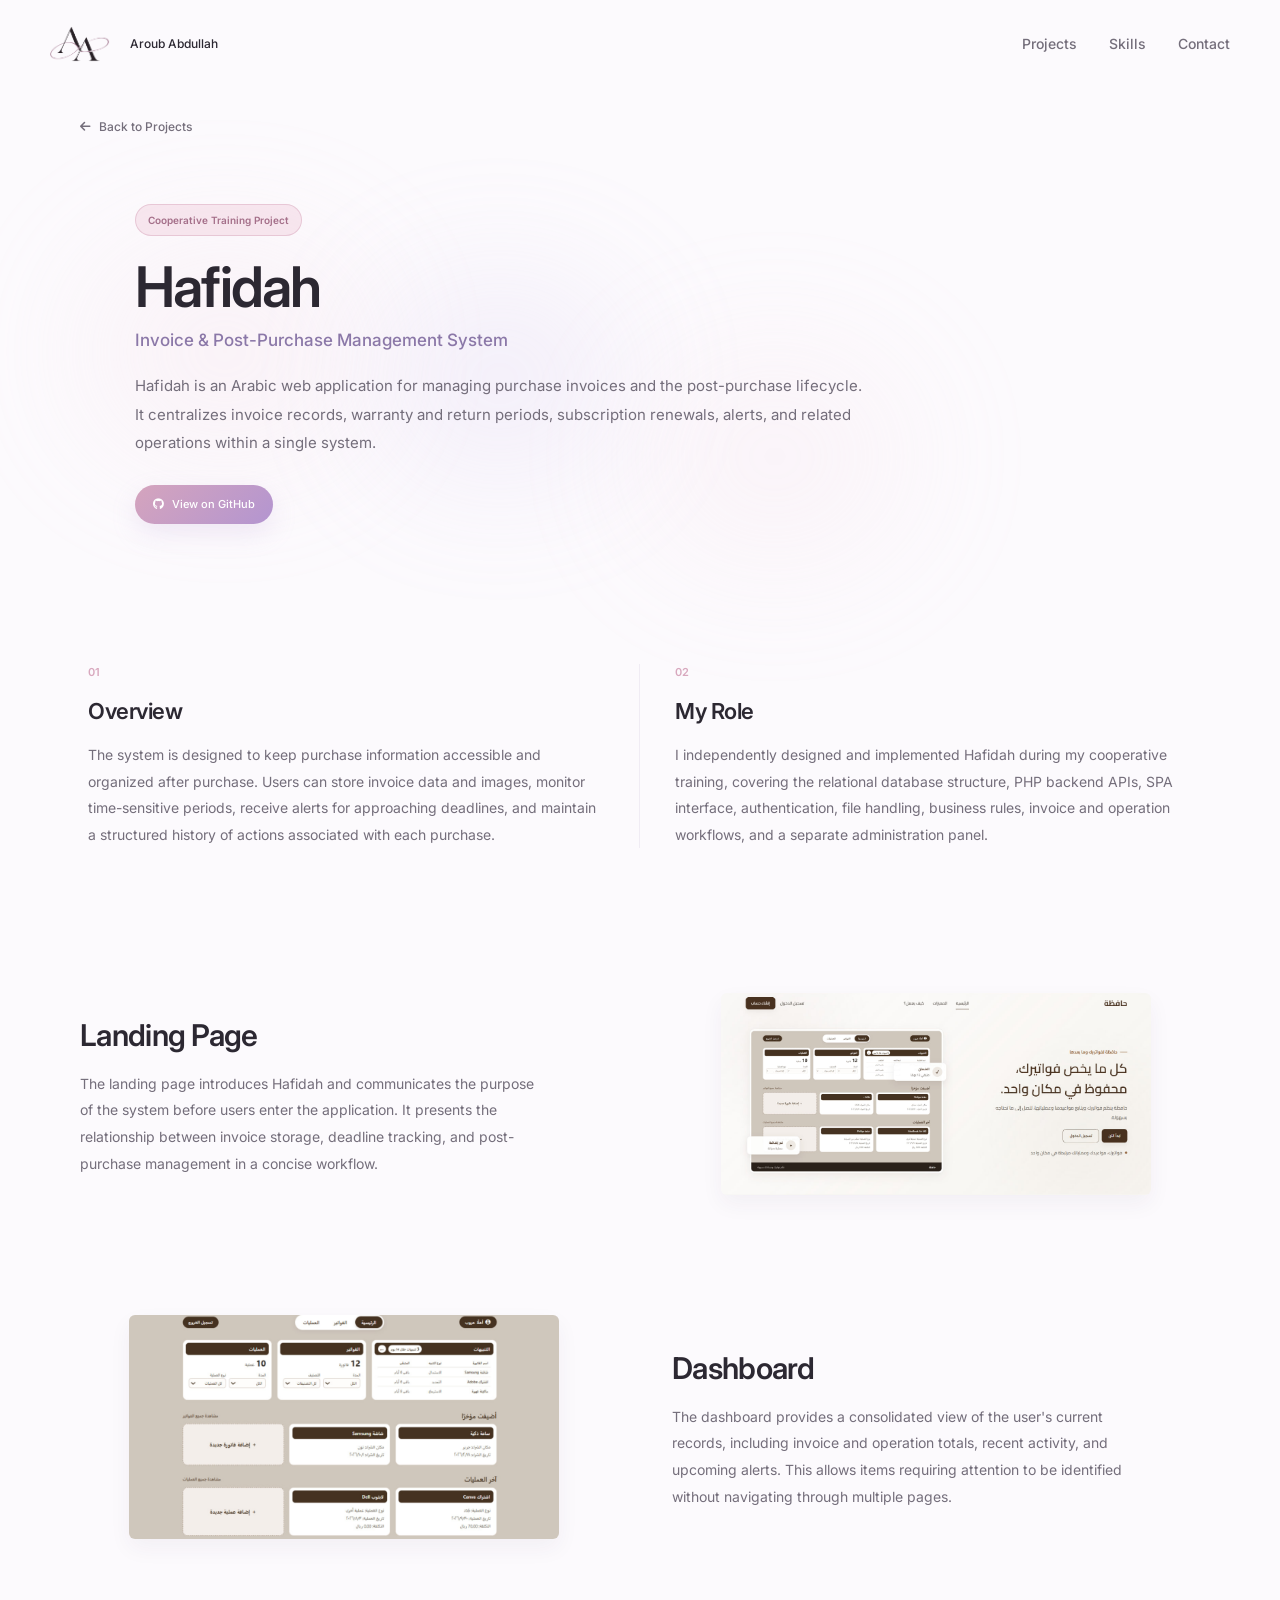
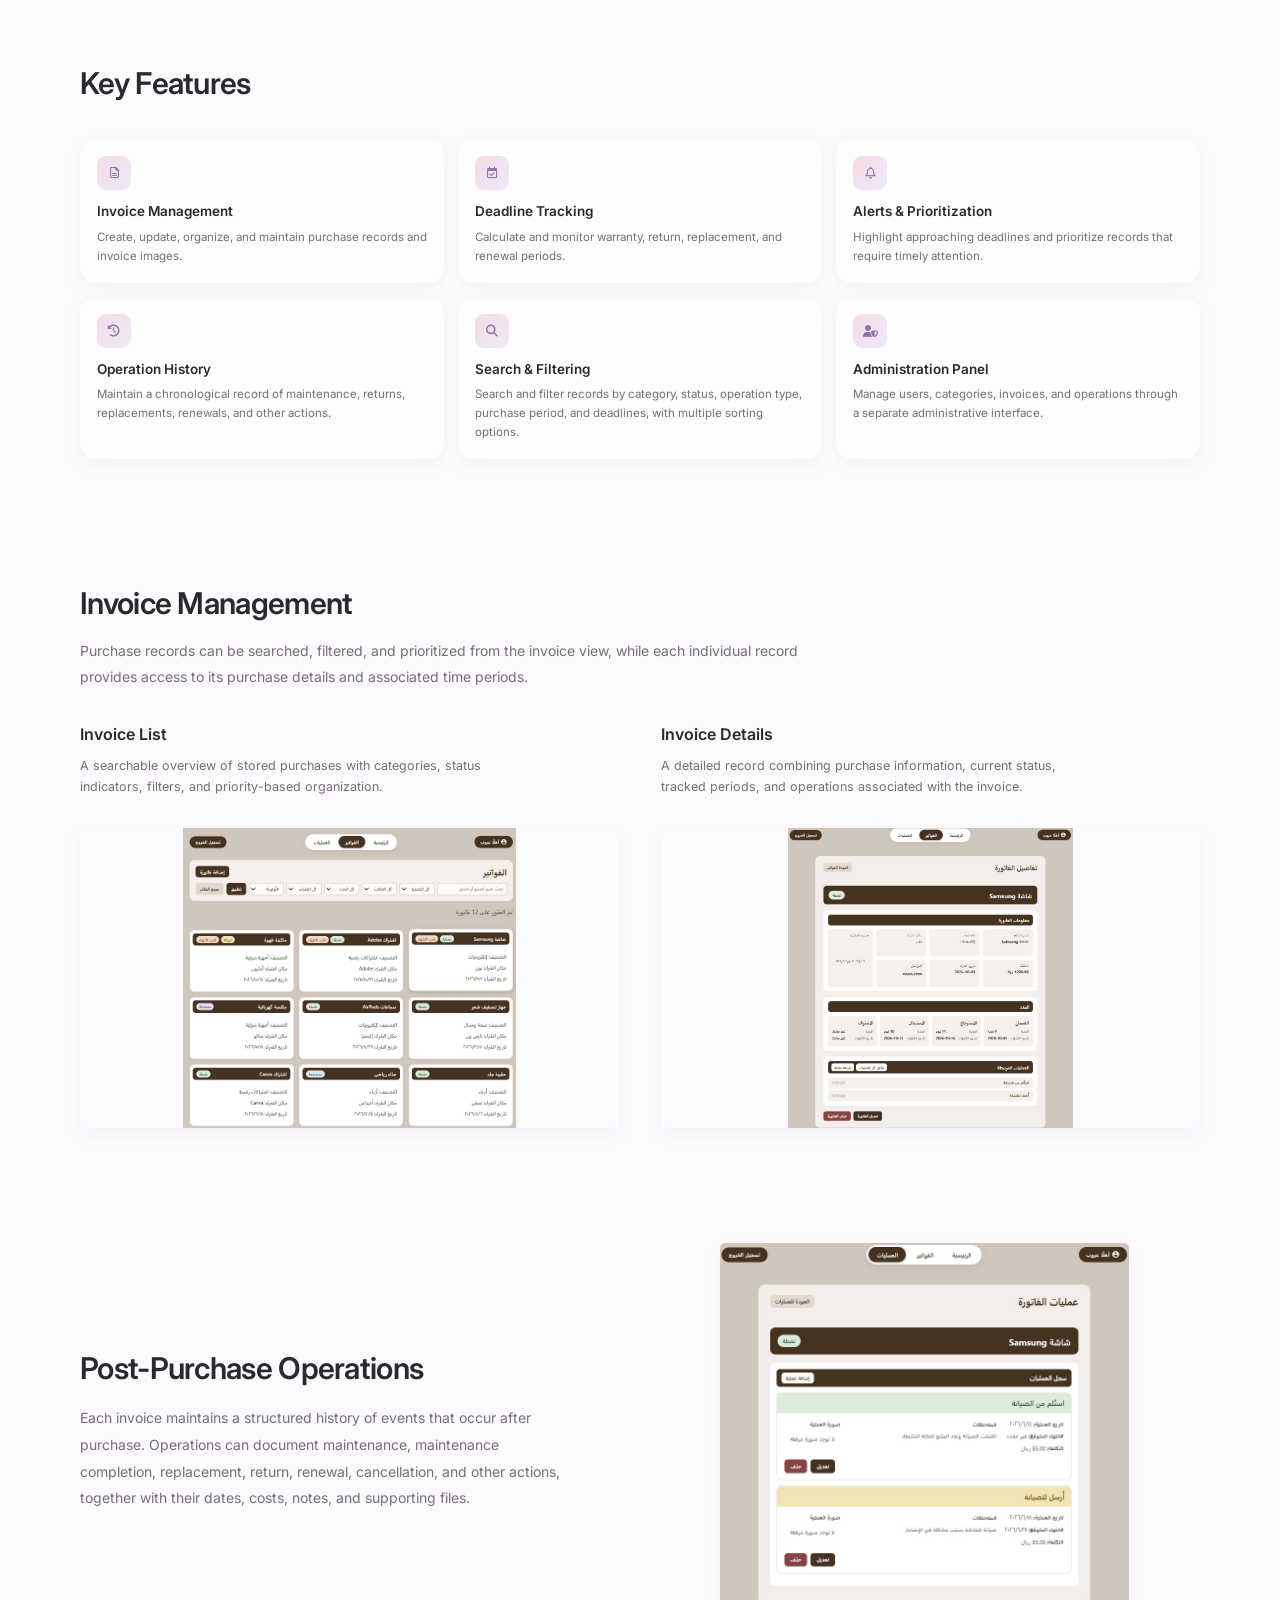
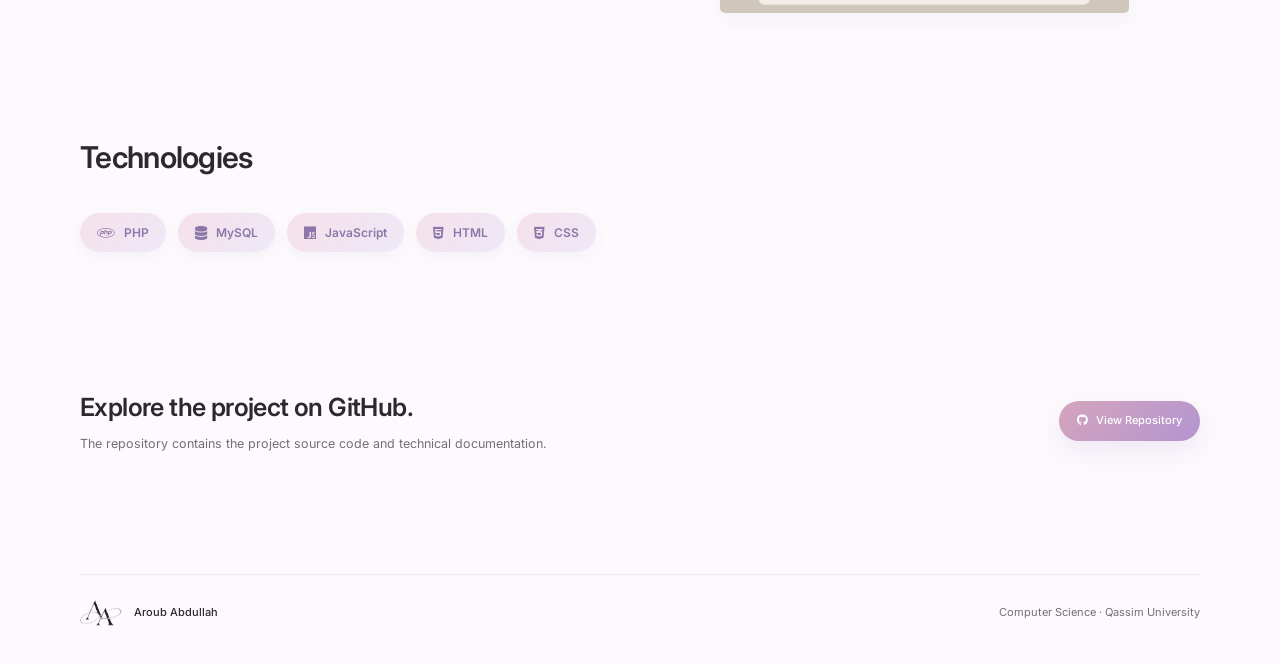
==== commit de298238: "؟" ====
--- a/projects/hafidah.html
+++ b/projects/hafidah.html
@@ -168,11 +168,11 @@
         </h2>
 
         <p>
-          The system is designed to preserve purchase information beyond
-          the point of sale. Users can store invoice data and images,
-          monitor time-sensitive periods, receive alerts for approaching
-          deadlines, and maintain a structured history of actions associated
-          with each purchase.
+          The system is designed to keep purchase information accessible
+          and organized after purchase. Users can store invoice data and
+          images, monitor time-sensitive periods, receive alerts for
+          approaching deadlines, and maintain a structured history of
+          actions associated with each purchase.
         </p>
 
       </article>
--- a/project.css
+++ b/project.css
@@ -513,9 +513,6 @@
   line-height: 1.7;
 }
 
-
-/* Equal visual space for both screenshots */
-
 .invoice-visual img {
   display: block;
 
@@ -637,7 +634,6 @@
   min-height: auto;
 
   display: inline-flex;
-
   flex-direction: row;
 
   align-items: center;
@@ -648,7 +644,6 @@
   padding: 10px 17px;
 
   border-radius: 999px;
-
   border: none;
 
   background:
@@ -779,7 +774,6 @@
 
     max-height: 390px;
   }
-
 }
 
 
@@ -838,7 +832,6 @@
 
     margin-bottom: 70px;
   }
-
 }
 
 
@@ -873,5 +866,4 @@
   .hero-glow {
     opacity: 0.30;
   }
-
-}
+}
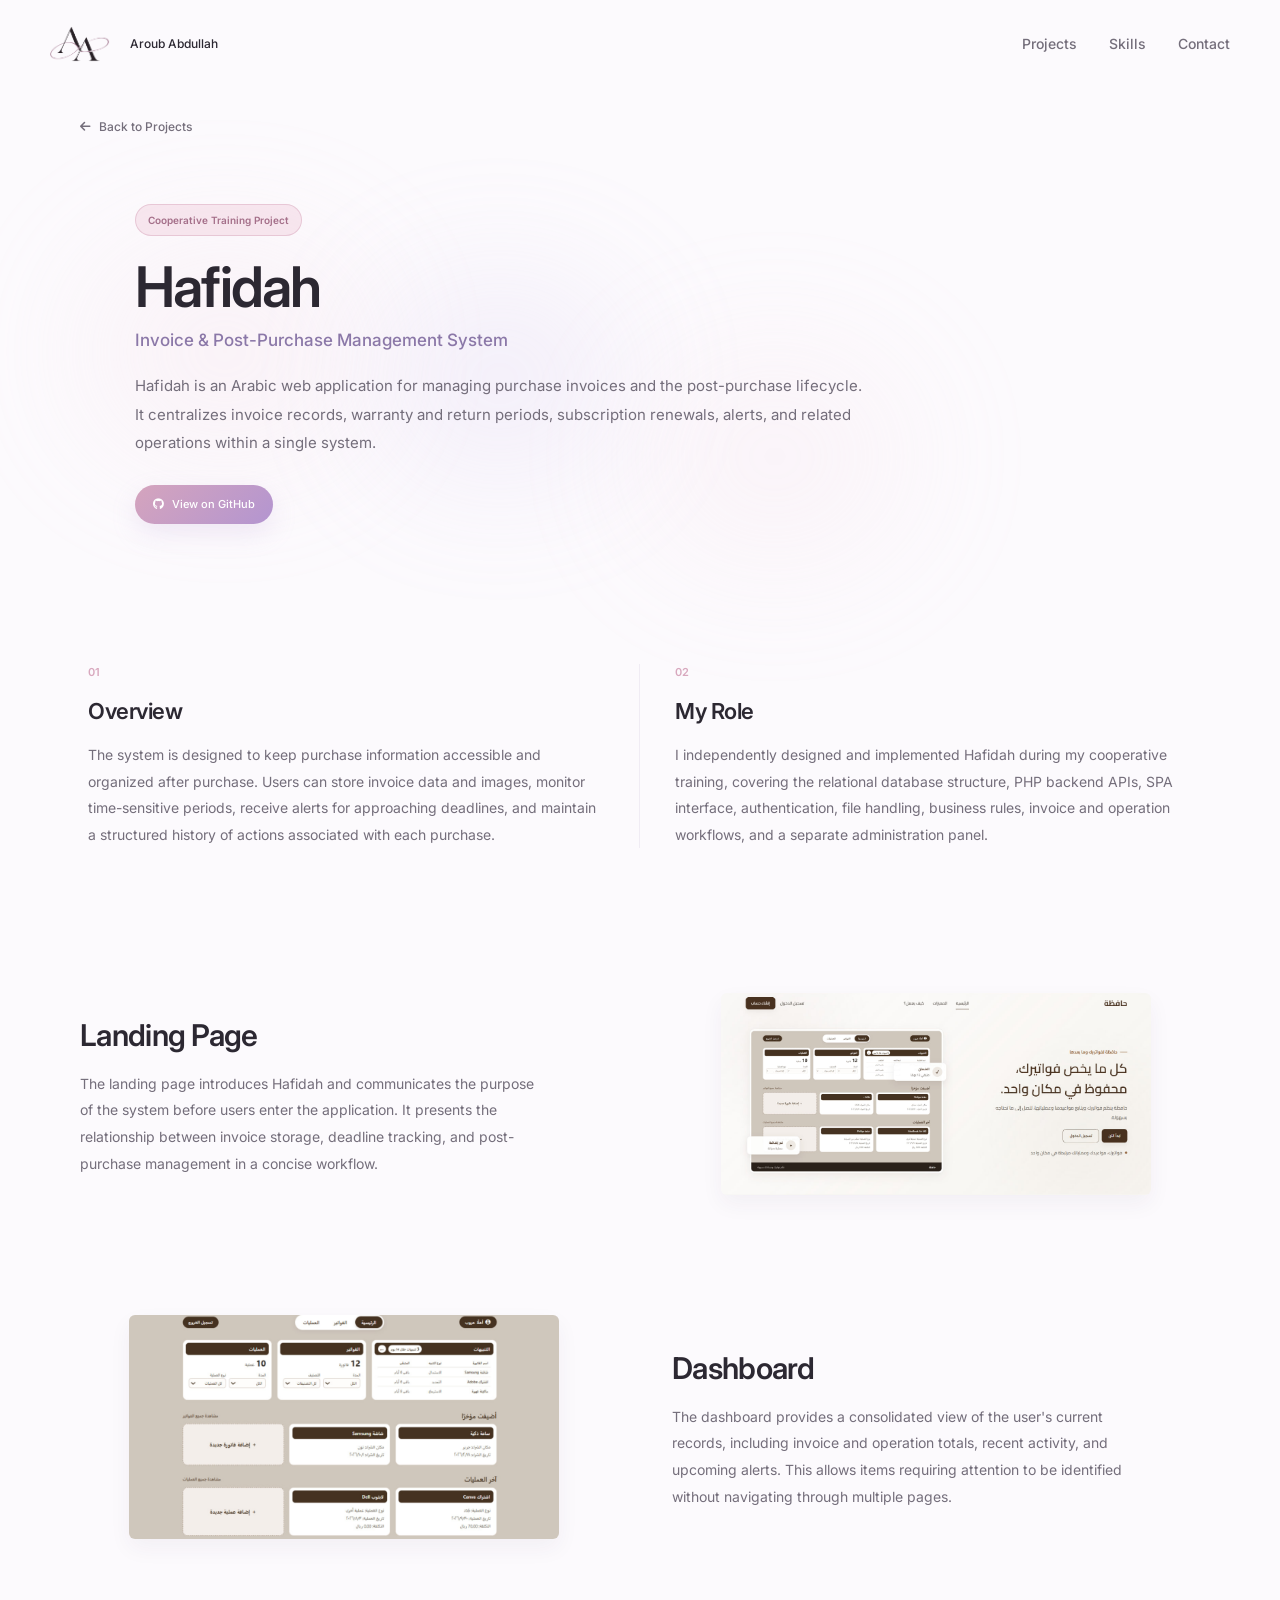
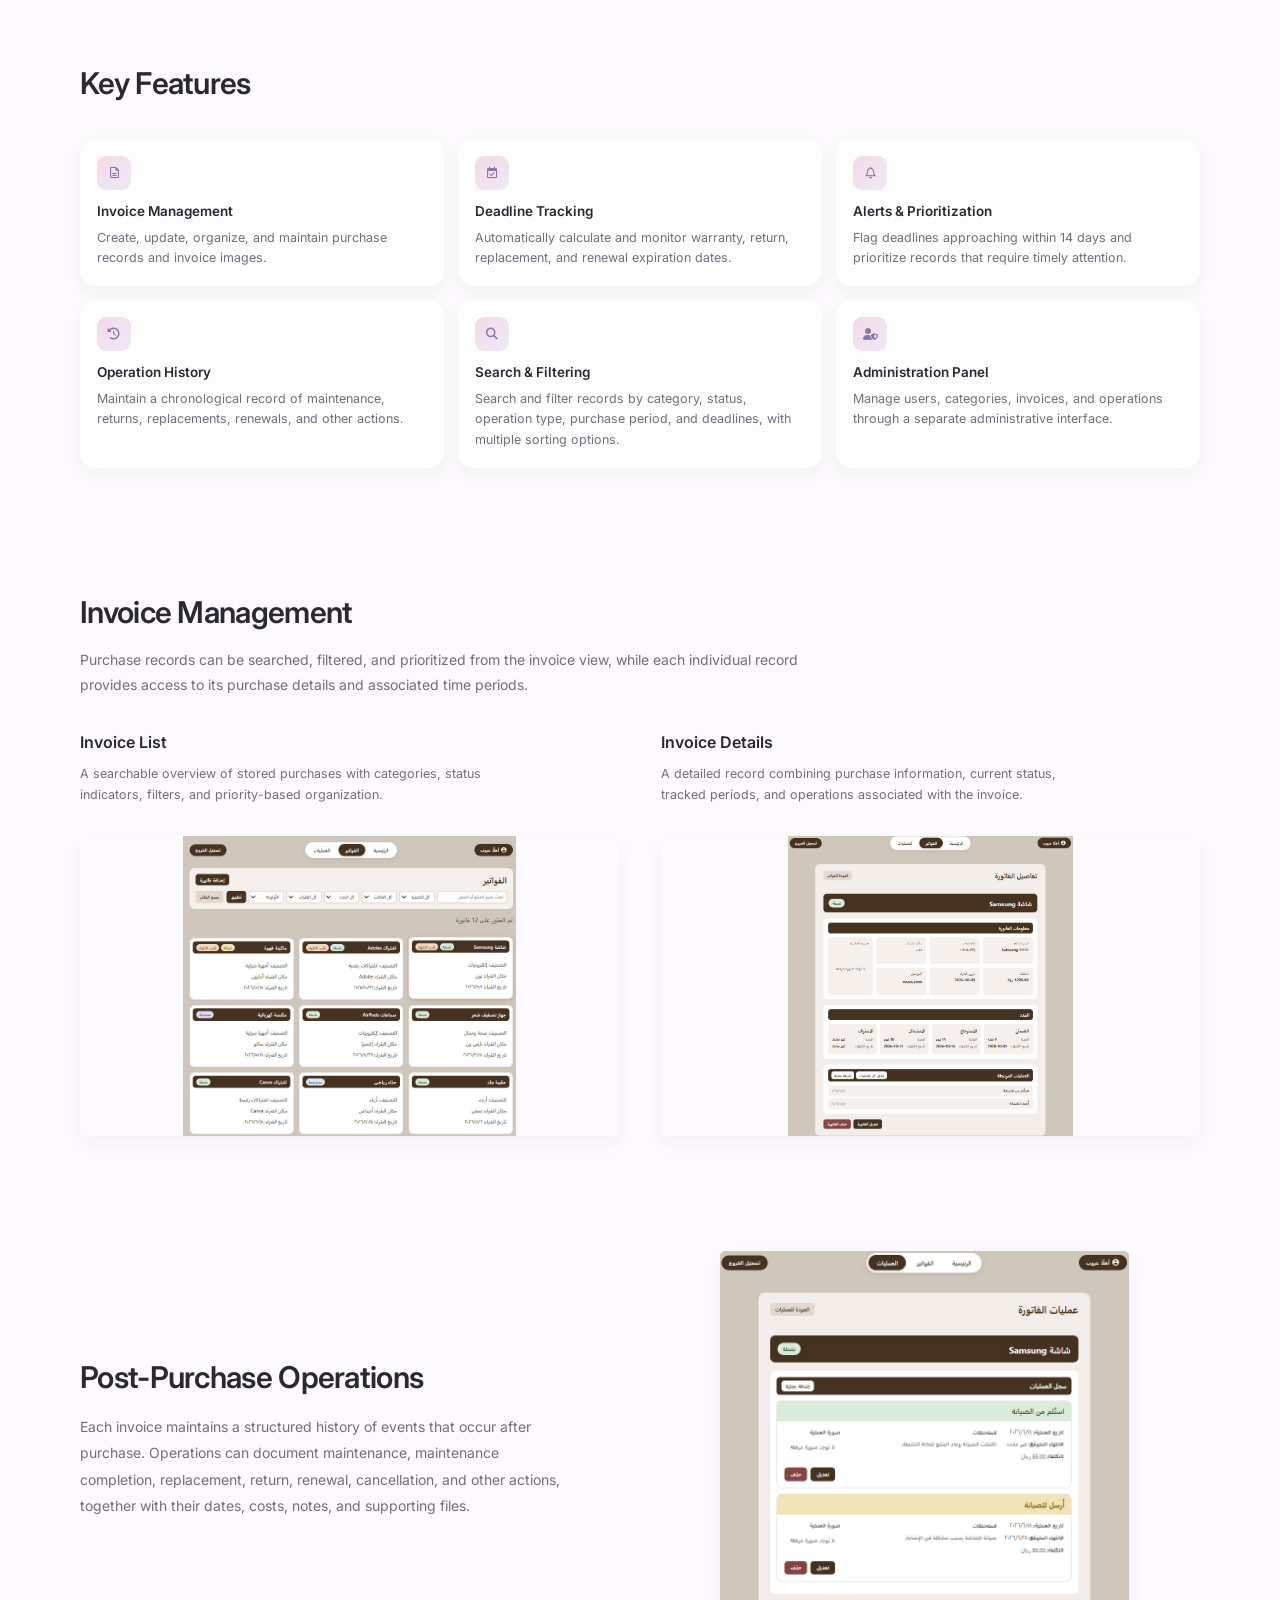
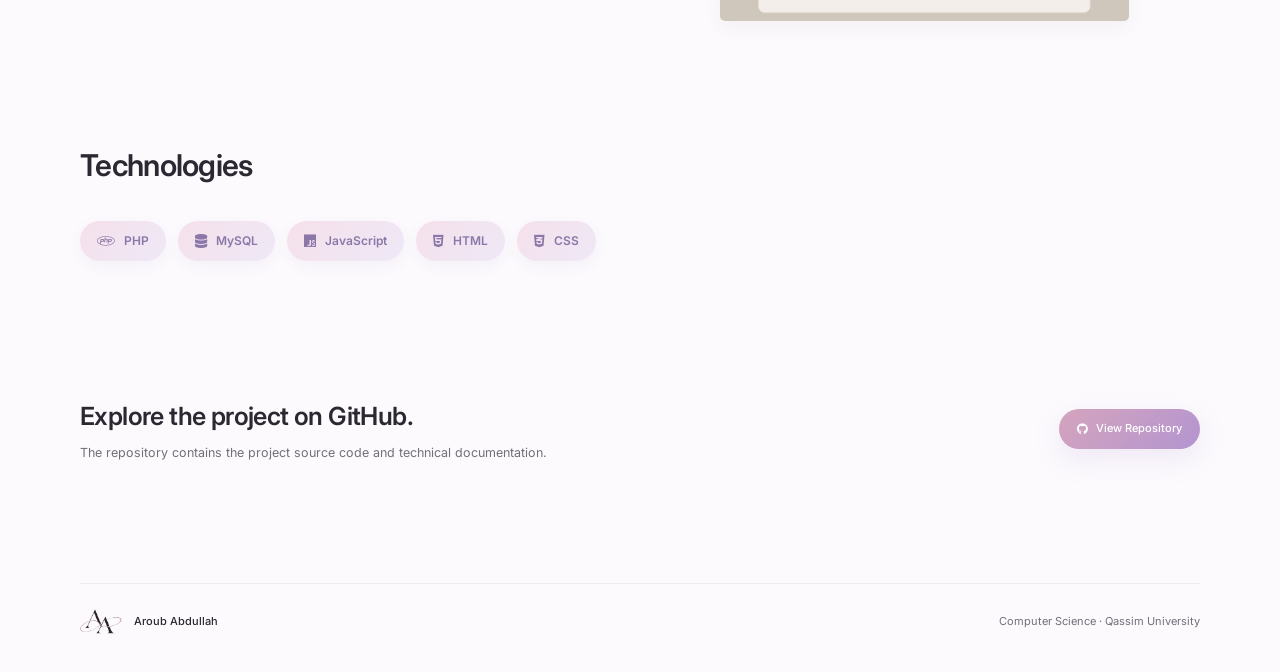
==== commit c54c029c: "Refine project descriptions and technology labels Updated text for clarity and consistency in variou" ====
--- a/projects/hafidah.html
+++ b/projects/hafidah.html
@@ -76,6 +76,7 @@
 
 
     <nav>
+
       <a href="../index.html#projects">
         Projects
       </a>
@@ -87,6 +88,7 @@
       <a href="../index.html#contact">
         Contact
       </a>
+
     </nav>
 
   </header>
@@ -307,8 +309,8 @@
           </h3>
 
           <p>
-            Calculate and monitor warranty, return, replacement,
-            and renewal periods.
+            Automatically calculate and monitor warranty, return,
+            replacement, and renewal expiration dates.
           </p>
 
         </article>
@@ -325,8 +327,8 @@
           </h3>
 
           <p>
-            Highlight approaching deadlines and prioritize records
-            that require timely attention.
+            Flag deadlines approaching within 14 days and prioritize
+            records that require timely attention.
           </p>
 
         </article>
@@ -411,7 +413,6 @@
       <div class="invoice-visual-layout">
 
 
-        <!-- Invoice List -->
         <figure class="invoice-visual invoice-list-visual">
 
           <div class="visual-copy">
@@ -436,7 +437,6 @@
         </figure>
 
 
-        <!-- Invoice Details -->
         <figure class="invoice-visual invoice-details-visual">
 
           <div class="visual-copy">
@@ -512,16 +512,13 @@
 
       <div class="technology-grid">
 
-
         <div class="technology-item">
 
           <div class="technology-icon">
             <i class="fa-brands fa-php"></i>
           </div>
 
-          <span>
-            PHP
-          </span>
+          <span>PHP</span>
 
         </div>
 
@@ -532,9 +529,7 @@
             <i class="fa-solid fa-database"></i>
           </div>
 
-          <span>
-            MySQL
-          </span>
+          <span>MySQL</span>
 
         </div>
 
@@ -545,9 +540,7 @@
             <i class="fa-brands fa-js"></i>
           </div>
 
-          <span>
-            JavaScript
-          </span>
+          <span>JavaScript</span>
 
         </div>
 
@@ -558,9 +551,7 @@
             <i class="fa-brands fa-html5"></i>
           </div>
 
-          <span>
-            HTML
-          </span>
+          <span>HTML</span>
 
         </div>
 
@@ -571,9 +562,7 @@
             <i class="fa-brands fa-css3-alt"></i>
           </div>
 
-          <span>
-            CSS
-          </span>
+          <span>CSS</span>
 
         </div>
 
--- a/project.css
+++ b/project.css
@@ -460,7 +460,7 @@
 .feature-card p {
   color: var(--muted);
 
-  font-size: 11.5px;
+  font-size: 12.5px;
   line-height: 1.65;
 }
 
@@ -769,10 +769,13 @@
   }
 
   .invoice-visual img {
-    width: 100%;
+    width: auto;
+    max-width: 100%;
+
     height: auto;
-
     max-height: 390px;
+
+    margin: 0 auto;
   }
 }
 
@@ -846,6 +849,8 @@
   }
 
   .invoice-visual img {
+    width: auto;
+    max-width: 100%;
     height: auto;
   }
 
@@ -866,4 +871,13 @@
   .hero-glow {
     opacity: 0.30;
   }
-}
+
+  .hero-glow-two {
+    left: auto;
+    right: -70px;
+  }
+
+  .hero-glow-three {
+    display: none;
+  }
+}
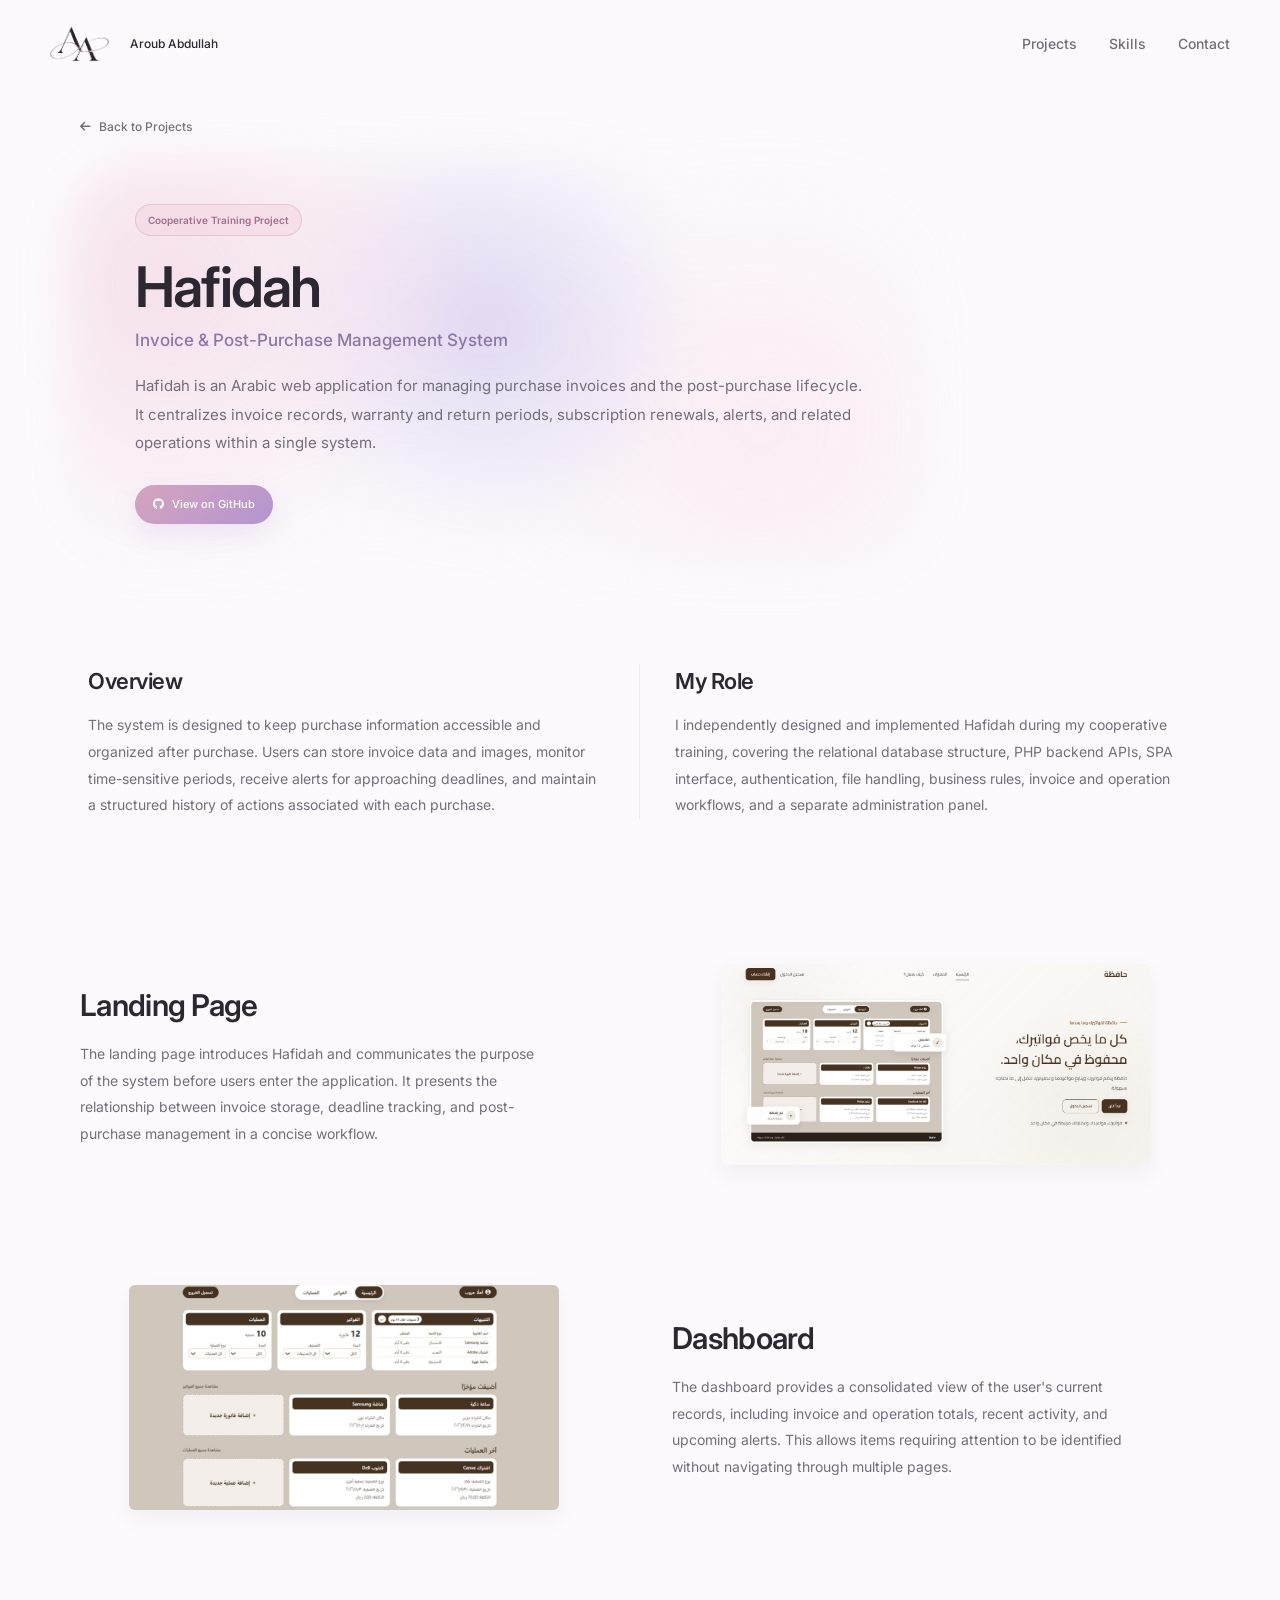
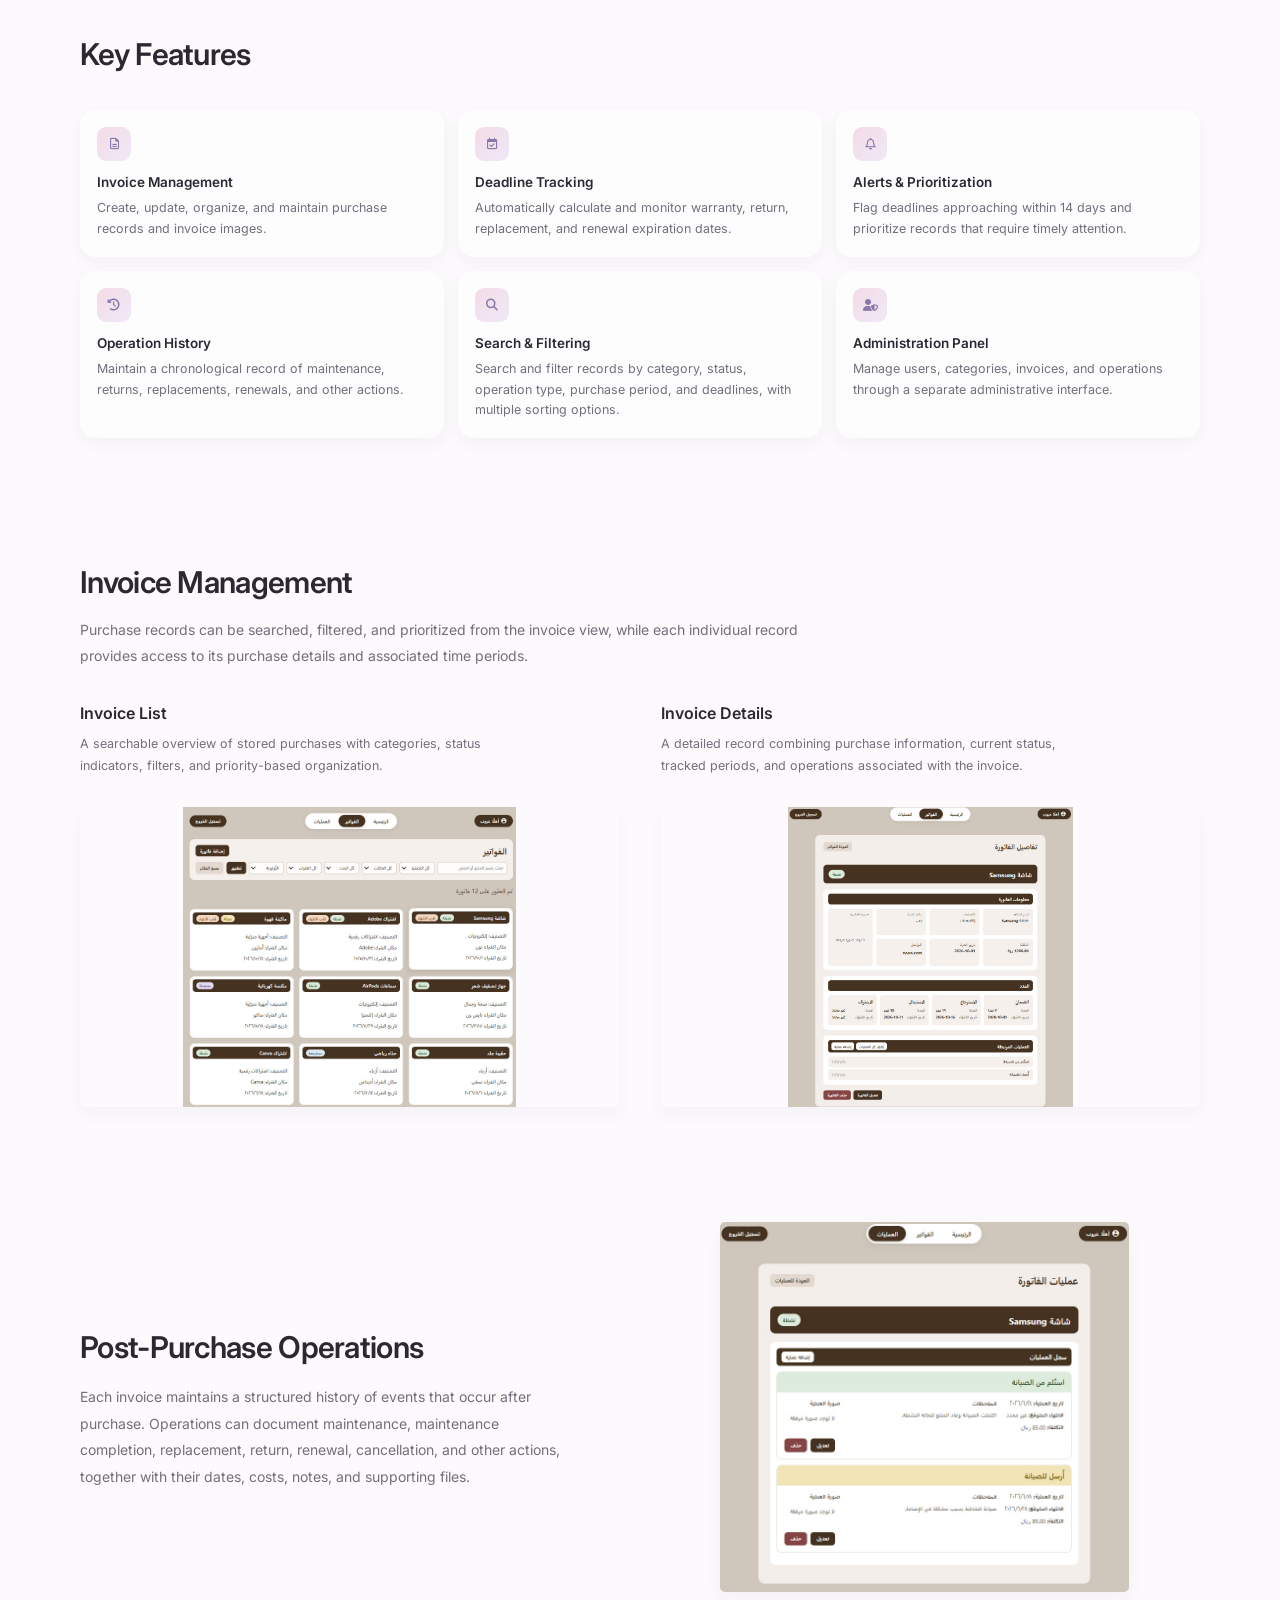
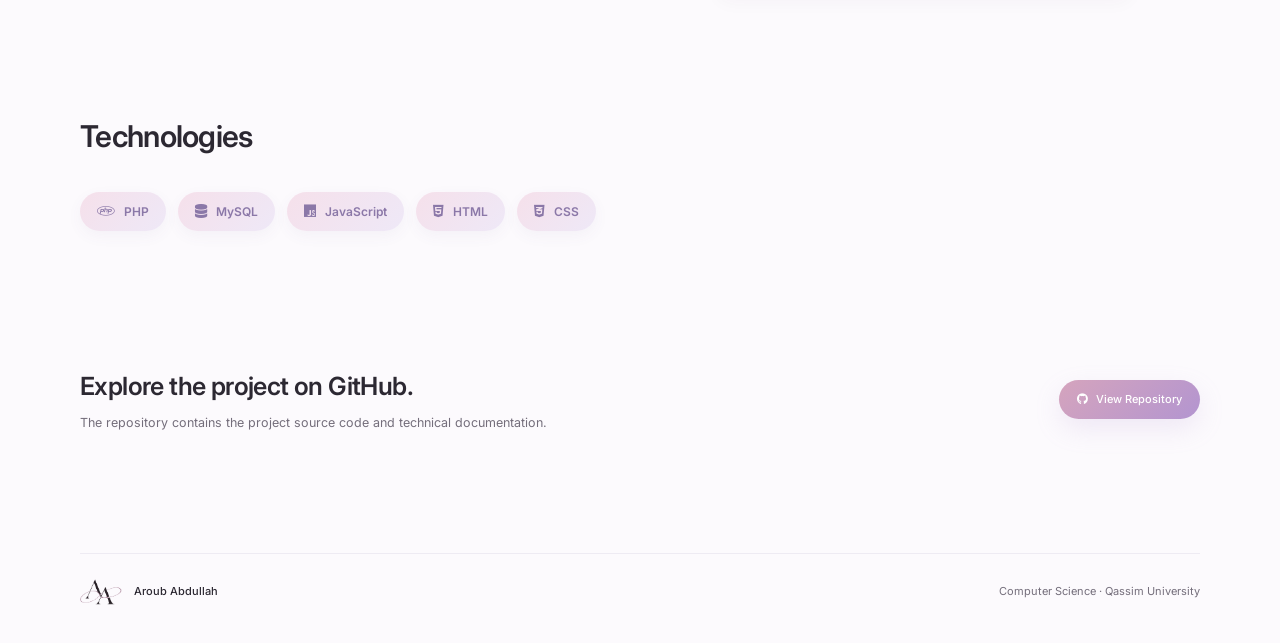
==== commit 383ea1d1: "Remove summary numbers from project summary Removed summary numbers from project summary section." ====
--- a/projects/hafidah.html
+++ b/projects/hafidah.html
@@ -161,10 +161,6 @@
 
       <article class="summary-item">
 
-        <span class="summary-number">
-          01
-        </span>
-
         <h2>
           Overview
         </h2>
@@ -181,10 +177,6 @@
 
 
       <article class="summary-item">
-
-        <span class="summary-number">
-          02
-        </span>
 
         <h2>
           My Role
--- a/project.css
+++ b/project.css
@@ -39,12 +39,11 @@
 
 
 /* ========================================
-   Hero
+   Shared Project Hero
 ======================================== */
 
 .project-hero {
   position: relative;
-  isolation: isolate;
 
   min-height: 430px;
 
@@ -53,16 +52,62 @@
 
   padding: 60px 55px 70px;
   margin-bottom: 70px;
-
-  overflow: visible;
 }
 
 .project-hero-content {
   position: relative;
-  z-index: 2;
+  z-index: 1;
 
   max-width: 760px;
 }
+
+
+/* Same hero identity across project pages */
+
+.project-hero-content::before {
+  content: "";
+
+  position: absolute;
+
+  inset: -45px -70px;
+
+  z-index: -1;
+
+  border-radius: 80px;
+
+  background:
+    radial-gradient(
+      circle at 12% 30%,
+      rgba(243, 215, 228, 0.95),
+      transparent 38%
+    ),
+
+    radial-gradient(
+      circle at 48% 40%,
+      rgba(207, 192, 234, 0.78),
+      transparent 44%
+    ),
+
+    radial-gradient(
+      circle at 80% 65%,
+      rgba(248, 226, 236, 0.72),
+      transparent 38%
+    );
+
+  filter: blur(24px);
+
+  opacity: 0.78;
+
+  pointer-events: none;
+}
+
+
+/* Old glow elements from earlier project pages */
+
+.project-hero .hero-glow {
+  display: none;
+}
+
 
 .project-context-badge {
   display: inline-block;
@@ -85,18 +130,22 @@
   font-weight: 600;
 }
 
+
 .project-hero h1 {
   margin-bottom: 10px;
 
   color: var(--text);
 
-  font-size: clamp(40px, 5vw, 56px);
+  font-size:
+    clamp(40px, 5vw, 56px);
+
   line-height: 1.06;
 
   font-weight: 600;
   letter-spacing: -1.8px;
 }
 
+
 .project-subtitle {
   margin-bottom: 18px;
 
@@ -106,6 +155,7 @@
   font-weight: 500;
 }
 
+
 .project-intro {
   max-width: 730px;
 
@@ -115,57 +165,6 @@
 
   font-size: 15px;
   line-height: 1.9;
-}
-
-
-/* ========================================
-   Hero Glow
-======================================== */
-
-.hero-glow {
-  position: absolute;
-  z-index: -1;
-
-  border-radius: 50%;
-
-  filter: blur(72px);
-
-  pointer-events: none;
-
-  opacity: 0.44;
-}
-
-.hero-glow-one {
-  width: 270px;
-  height: 205px;
-
-  left: 10px;
-  top: 105px;
-
-  background:
-    rgba(243, 215, 228, 0.58);
-}
-
-.hero-glow-two {
-  width: 240px;
-  height: 190px;
-
-  left: 300px;
-  top: 140px;
-
-  background:
-    rgba(207, 192, 234, 0.52);
-}
-
-.hero-glow-three {
-  width: 260px;
-  height: 205px;
-
-  left: 565px;
-  bottom: 35px;
-
-  background:
-    rgba(243, 215, 228, 0.44);
 }
 
 
@@ -217,7 +216,7 @@
 
 
 /* ========================================
-   Overview + My Role
+   Overview + My Role / Contribution
 ======================================== */
 
 .project-summary {
@@ -252,17 +251,6 @@
     rgba(139, 120, 168, 0.10);
 }
 
-.summary-number {
-  display: block;
-
-  margin-bottom: 12px;
-
-  color: var(--pink-strong);
-
-  font-size: 11px;
-  font-weight: 600;
-}
-
 .summary-item h2 {
   margin-bottom: 13px;
 
@@ -279,6 +267,10 @@
 
   font-size: 14px;
   line-height: 1.9;
+}
+
+.summary-secondary {
+  margin-top: 12px;
 }
 
 
@@ -634,7 +626,6 @@
   min-height: auto;
 
   display: inline-flex;
-  flex-direction: row;
 
   align-items: center;
   justify-content: flex-start;
@@ -659,18 +650,11 @@
 }
 
 .technology-icon {
-  width: auto;
-  height: auto;
-
   display: inline-flex;
   align-items: center;
   justify-content: center;
 
   color: var(--purple);
-
-  background: transparent;
-
-  border-radius: 0;
 }
 
 .technology-icon i {
@@ -700,8 +684,6 @@
   justify-content: space-between;
 
   gap: 30px;
-
-  border: none;
 }
 
 .project-end h2 {
@@ -720,6 +702,397 @@
 
   font-size: 12.5px;
   line-height: 1.7;
+}
+
+
+/* ========================================
+   AI Workflow
+======================================== */
+
+.ai-workflow-section {
+  margin-bottom: 125px;
+}
+
+.workflow-list {
+  max-width: 960px;
+}
+
+.workflow-step {
+  position: relative;
+
+  display: grid;
+
+  grid-template-columns:
+    58px minmax(0, 1fr);
+
+  gap: 25px;
+
+  padding-bottom: 58px;
+}
+
+.workflow-step:last-child {
+  padding-bottom: 0;
+}
+
+.workflow-step:not(:last-child)::before {
+  content: "";
+
+  position: absolute;
+
+  top: 44px;
+  left: 20px;
+
+  width: 1px;
+  height: calc(100% - 15px);
+
+  background:
+    linear-gradient(
+      to bottom,
+      rgba(139, 120, 168, 0.22),
+      rgba(216, 168, 190, 0.12)
+    );
+}
+
+.workflow-marker {
+  position: relative;
+  z-index: 1;
+
+  width: 41px;
+  height: 41px;
+
+  display: grid;
+  place-items: center;
+
+  border-radius: 50%;
+
+  background:
+    linear-gradient(
+      135deg,
+      rgba(238, 232, 247, 1),
+      rgba(243, 215, 228, 0.92)
+    );
+
+  box-shadow:
+    0 6px 18px
+    rgba(94, 70, 112, 0.07);
+}
+
+.workflow-marker span {
+  color: var(--purple);
+
+  font-size: 10px;
+  font-weight: 700;
+}
+
+.workflow-content {
+  max-width: 830px;
+}
+
+.workflow-content h3 {
+  margin-bottom: 10px;
+
+  color: var(--text);
+
+  font-size: 19px;
+  font-weight: 600;
+
+  letter-spacing: -0.35px;
+}
+
+.workflow-content > p {
+  max-width: 790px;
+
+  margin-bottom: 10px;
+
+  color: var(--muted);
+
+  font-size: 13.5px;
+  line-height: 1.85;
+}
+
+
+/* ========================================
+   RAG Pipeline
+======================================== */
+
+.pipeline-flow {
+  display: flex;
+  flex-wrap: wrap;
+
+  align-items: center;
+
+  gap: 7px;
+
+  margin-top: 20px;
+}
+
+.pipeline-chip {
+  display: inline-flex;
+  align-items: center;
+
+  min-height: 32px;
+
+  padding: 7px 11px;
+
+  border-radius: 999px;
+
+  color: #70617c;
+
+  background:
+    linear-gradient(
+      135deg,
+      rgba(238, 232, 247, 0.92),
+      rgba(250, 247, 248, 0.96)
+    );
+
+  font-size: 10.5px;
+  font-weight: 500;
+}
+
+.pipeline-arrow {
+  color:
+    rgba(139, 120, 168, 0.48);
+
+  font-size: 8px;
+}
+
+
+/* ========================================
+   Agent Response Structure
+======================================== */
+
+.response-structure {
+  display: flex;
+  flex-direction: column;
+
+  gap: 9px;
+
+  margin: 21px 0 18px;
+}
+
+.response-row {
+  display: flex;
+  flex-wrap: wrap;
+
+  align-items: center;
+
+  gap: 8px;
+}
+
+.response-label {
+  width: 105px;
+
+  flex-shrink: 0;
+
+  color: var(--muted);
+
+  font-size: 10.5px;
+  font-weight: 500;
+}
+
+.structure-pill {
+  display: inline-flex;
+  align-items: center;
+
+  min-height: 31px;
+
+  padding: 7px 12px;
+
+  border-radius: 999px;
+
+  color: var(--purple);
+
+  background:
+    rgba(238, 232, 247, 0.78);
+
+  font-size: 10.5px;
+  font-weight: 600;
+}
+
+.structure-arrow {
+  color:
+    rgba(216, 168, 190, 0.75);
+
+  font-size: 8px;
+}
+
+.workflow-note {
+  margin-top: 17px;
+
+  padding-left: 15px;
+
+  border-left:
+    2px solid
+    rgba(216, 168, 190, 0.55);
+
+  color: #766c7a !important;
+
+  font-size: 12.5px !important;
+  line-height: 1.8 !important;
+}
+
+
+/* ========================================
+   Interface Prototype
+======================================== */
+
+.prototype-section {
+  margin-bottom: 120px;
+}
+
+.prototype-disclaimer {
+  max-width: 760px;
+
+  margin: -8px 0 52px;
+
+  color: var(--muted);
+
+  font-size: 12.5px;
+  line-height: 1.8;
+}
+
+
+/* Prototype Cards */
+
+.prototype-grid {
+  display: grid;
+
+  grid-template-columns:
+    repeat(3, minmax(0, 1fr));
+
+  gap: 24px;
+
+  align-items: stretch;
+}
+
+.prototype-item {
+  min-width: 0;
+  height: 100%;
+
+  margin: 0;
+
+  display: flex;
+  flex-direction: column;
+
+  padding: 14px 14px 18px;
+
+  border-radius: 18px;
+
+  background:
+    rgba(255, 255, 255, 0.90);
+
+  box-shadow:
+    0 13px 34px
+    rgba(63, 47, 76, 0.09),
+
+    0 3px 10px
+    rgba(63, 47, 76, 0.045);
+}
+
+
+/* Prototype Image */
+
+.prototype-image {
+  width: 100%;
+  height: 225px;
+
+  display: flex;
+  align-items: flex-start;
+  justify-content: center;
+
+  overflow: hidden;
+
+  border-radius: 11px;
+
+  background:
+    rgba(252, 250, 253, 0.96);
+}
+
+.prototype-image img {
+  display: block;
+
+  width: 100%;
+  height: 100%;
+
+  object-fit: contain;
+  object-position: center top;
+
+  border:
+    1px solid
+    rgba(139, 120, 168, 0.14);
+
+  border-radius: 11px;
+
+  box-shadow:
+    0 6px 17px
+    rgba(61, 46, 72, 0.055);
+}
+
+
+/* Prototype Caption */
+
+.prototype-caption {
+  flex: 1;
+
+  padding: 16px 5px 2px;
+}
+
+.prototype-number {
+  display: block;
+
+  margin-bottom: 7px;
+
+  color: var(--pink-strong);
+
+  font-size: 9.5px;
+  font-weight: 600;
+}
+
+.prototype-caption h3 {
+  margin-bottom: 6px;
+
+  color: var(--text);
+
+  font-size: 14px;
+  font-weight: 600;
+}
+
+.prototype-caption p {
+  color: var(--muted);
+
+  font-size: 11.5px;
+  line-height: 1.7;
+}
+
+
+/* ========================================
+   Project Status
+======================================== */
+
+.project-status-section {
+  max-width: 720px;
+
+  margin-bottom: 100px;
+}
+
+.project-status-section h2 {
+  margin-bottom: 9px;
+
+  color: var(--text);
+
+  font-size: 25px;
+  font-weight: 600;
+
+  letter-spacing: -0.55px;
+}
+
+.project-status-section p {
+  max-width: 650px;
+
+  color: var(--muted);
+
+  font-size: 13px;
+  line-height: 1.8;
 }
 
 
@@ -734,6 +1107,7 @@
       repeat(2, minmax(0, 1fr));
   }
 
+
   .split-section,
   .operations-section {
     grid-template-columns: 1fr;
@@ -741,10 +1115,12 @@
     gap: 30px;
   }
 
+
   .split-reverse .split-copy,
   .split-reverse .split-image {
     order: initial;
   }
+
 
   .split-copy,
   .split-copy p,
@@ -752,21 +1128,25 @@
     max-width: 720px;
   }
 
+
   .split-image,
   .operations-visual {
     justify-content: flex-start;
   }
 
+
   .split-image img {
     max-width: min(430px, 100%);
     max-height: none;
   }
 
+
   .invoice-visual-layout {
     grid-template-columns: 1fr;
 
     gap: 48px;
   }
+
 
   .invoice-visual img {
     width: auto;
@@ -791,16 +1171,30 @@
       min(100% - 32px, 1120px);
   }
 
+
   .project-hero {
     min-height: auto;
 
-    padding: 55px 12px 65px;
-  }
+    padding:
+      55px 12px 65px;
+  }
+
+
+  .project-hero-content::before {
+    inset:
+      -25px -20px;
+
+    border-radius: 50px;
+
+    filter: blur(20px);
+  }
+
 
   .project-intro {
     font-size: 14px;
   }
 
+
   .project-summary {
     grid-template-columns: 1fr;
 
@@ -808,6 +1202,7 @@
 
     margin-bottom: 95px;
   }
+
 
   .summary-item:first-child::after {
     top: auto;
@@ -819,14 +1214,18 @@
     width: 100%;
     height: 1px;
   }
+
 
   .split-section,
   .features-section,
   .invoice-section,
   .operations-section,
-  .technologies-section {
+  .technologies-section,
+  .ai-workflow-section,
+  .prototype-section {
     margin-bottom: 85px;
   }
+
 
   .project-end {
     flex-direction: column;
@@ -835,6 +1234,84 @@
 
     margin-bottom: 70px;
   }
+
+
+  .workflow-step {
+    grid-template-columns:
+      47px minmax(0, 1fr);
+
+    gap: 17px;
+
+    padding-bottom: 45px;
+  }
+
+
+  .workflow-marker {
+    width: 36px;
+    height: 36px;
+  }
+
+
+  .workflow-step:not(:last-child)::before {
+    top: 38px;
+    left: 17px;
+  }
+
+
+  .workflow-content h3 {
+    font-size: 17px;
+  }
+
+
+  .workflow-content > p {
+    font-size: 13px;
+  }
+
+
+  .pipeline-flow {
+    gap: 6px;
+  }
+
+
+  .pipeline-chip {
+    font-size: 10px;
+  }
+}
+
+
+/* ========================================
+   Prototype Responsive
+======================================== */
+
+@media (max-width: 760px) {
+
+  .prototype-grid {
+    grid-template-columns: 1fr;
+
+    gap: 28px;
+  }
+
+
+  .prototype-item {
+    width: min(560px, 100%);
+
+    margin: 0 auto;
+
+    padding: 13px 13px 17px;
+  }
+
+
+  .prototype-image {
+    height: auto;
+  }
+
+
+  .prototype-image img {
+    width: 100%;
+    height: auto;
+
+    max-height: 380px;
+  }
 }
 
 
@@ -847,6 +1324,7 @@
   .feature-grid {
     grid-template-columns: 1fr;
   }
+
 
   .invoice-visual img {
     width: auto;
@@ -854,30 +1332,696 @@
     height: auto;
   }
 
+
   .split-image img,
   .invoice-visual img,
   .operations-visual img {
     border-radius: 4px;
   }
 
+
   .technology-grid {
     gap: 9px;
   }
 
+
   .technology-item {
     padding: 9px 14px;
   }
 
-  .hero-glow {
-    opacity: 0.30;
-  }
-
-  .hero-glow-two {
-    left: auto;
-    right: -70px;
-  }
-
-  .hero-glow-three {
+
+  .workflow-step {
+    grid-template-columns:
+      38px minmax(0, 1fr);
+
+    gap: 13px;
+  }
+
+
+  .workflow-marker {
+    width: 31px;
+    height: 31px;
+  }
+
+
+  .workflow-marker span {
+    font-size: 8.5px;
+  }
+
+
+  .workflow-step:not(:last-child)::before {
+    top: 33px;
+    left: 15px;
+  }
+
+
+  .pipeline-arrow {
     display: none;
   }
-}
+
+
+  .response-row {
+    gap: 6px;
+  }
+
+
+  .response-label {
+    width: 100%;
+
+    margin-bottom: 1px;
+  }
+
+
+  .structure-pill {
+    font-size: 10px;
+  }
+
+
+  .prototype-disclaimer {
+    margin-bottom: 38px;
+  }
+
+
+  .prototype-item {
+    border-radius: 16px;
+  }
+
+
+  .prototype-image,
+  .prototype-image img {
+    border-radius: 9px;
+  }
+}
+
+
+/* ========================================
+   Wajhati
+======================================== */
+
+
+/* ========================================
+   Explore the Application
+======================================== */
+
+.wajhati-discovery-section {
+  margin-bottom: 120px;
+}
+
+
+/* Wider heading only for Wajhati */
+
+.wajhati-page
+.wajhati-discovery-section
+.section-heading-project,
+
+.wajhati-page
+.wajhati-flow-section
+.section-heading-project {
+  max-width: 100%;
+}
+
+.wajhati-page
+.wajhati-discovery-section
+.section-heading-project > p,
+
+.wajhati-page
+.wajhati-flow-section
+.section-heading-project > p {
+  max-width: 1000px;
+}
+
+
+/* Two screenshots */
+
+.wajhati-discovery-grid {
+  width: 100%;
+  max-width: 900px;
+
+  margin-left: auto;
+  margin-right: auto;
+
+  display: grid;
+  grid-template-columns:
+    repeat(2, minmax(0, 1fr));
+
+  gap: 28px;
+
+  align-items: start;
+}
+
+.wajhati-screen {
+  width: 100%;
+  max-width: 430px;
+
+  min-width: 0;
+
+  margin: 0;
+}
+
+.wajhati-screen img {
+  display: block;
+
+  width: 100%;
+  height: auto;
+
+  border: none;
+  outline: none;
+
+  border-radius: 7px;
+
+  background: transparent;
+
+  box-shadow:
+    0 8px 22px
+    rgba(61, 46, 72, 0.065);
+}
+
+.wajhati-screen figcaption {
+  padding: 15px 4px 0;
+}
+
+.wajhati-screen figcaption h3 {
+  margin-bottom: 6px;
+
+  color: var(--text);
+
+  font-size: 15px;
+  font-weight: 600;
+}
+
+.wajhati-screen figcaption p {
+  max-width: 430px;
+
+  color: var(--muted);
+
+  font-size: 12.5px;
+  line-height: 1.75;
+}
+
+
+/* ========================================
+   Trip Planning Flow
+======================================== */
+
+.wajhati-flow-section {
+  margin-bottom: 120px;
+}
+
+.wajhati-flow-step {
+  width: 100%;
+  max-width: 940px;
+
+  margin-left: auto;
+  margin-right: auto;
+
+  display: grid;
+
+  grid-template-columns:
+    minmax(0, 0.92fr)
+    minmax(0, 1.08fr);
+
+  align-items: center;
+
+  gap: 52px;
+
+  padding: 45px 0;
+
+  border-bottom:
+    1px solid
+    rgba(139, 120, 168, 0.09);
+}
+
+.wajhati-flow-step:first-of-type {
+  padding-top: 18px;
+}
+
+.wajhati-flow-step:last-child {
+  padding-bottom: 0;
+
+  border-bottom: none;
+}
+
+
+/* Reverse second step */
+
+.wajhati-flow-reverse
+.wajhati-flow-copy {
+  order: 2;
+}
+
+.wajhati-flow-reverse
+.wajhati-flow-visual {
+  order: 1;
+}
+
+
+/* Flow text */
+
+.wajhati-flow-copy {
+  max-width: 410px;
+}
+
+.wajhati-flow-number {
+  width: 33px;
+  height: 33px;
+
+  display: inline-grid;
+  place-items: center;
+
+  margin-bottom: 15px;
+
+  border-radius: 50%;
+
+  color: var(--purple);
+
+  background:
+    linear-gradient(
+      135deg,
+      rgba(243, 215, 228, 0.88),
+      rgba(238, 232, 247, 0.96)
+    );
+
+  box-shadow:
+    0 5px 14px
+    rgba(92, 71, 110, 0.055);
+
+  font-size: 9px;
+  font-weight: 700;
+}
+
+.wajhati-flow-copy h3 {
+  margin-bottom: 10px;
+
+  color: var(--text);
+
+  font-size: 22px;
+  font-weight: 600;
+
+  letter-spacing: -0.45px;
+}
+
+.wajhati-flow-copy p {
+  color: var(--muted);
+
+  font-size: 13.5px;
+  line-height: 1.85;
+}
+
+
+/* Flow screenshots */
+
+.wajhati-flow-visual {
+  width: 100%;
+  max-width: 430px;
+
+  min-width: 0;
+
+  justify-self: center;
+}
+
+.wajhati-flow-visual img {
+  display: block;
+
+  width: 100%;
+  height: auto;
+
+  border: none;
+  outline: none;
+
+  border-radius: 7px;
+
+  background: transparent;
+
+  box-shadow:
+    0 8px 22px
+    rgba(61, 46, 72, 0.065);
+}
+
+
+/* ========================================
+   Key Features
+======================================== */
+
+.wajhati-page .features-section {
+  margin-bottom: 120px;
+}
+
+.wajhati-page .feature-grid {
+  display: grid;
+
+  grid-template-columns:
+    repeat(2, minmax(0, 1fr));
+
+  gap: 18px;
+}
+
+.wajhati-page .feature-card {
+  min-height: 145px;
+
+  padding: 18px;
+
+  border-radius: 16px;
+
+  background:
+    rgba(255, 255, 255, 0.95);
+
+  border:
+    1px solid
+    rgba(139, 120, 168, 0.22);
+
+  box-shadow:
+    0 12px 30px
+    rgba(61, 46, 72, 0.12),
+
+    0 3px 9px
+    rgba(61, 46, 72, 0.055);
+
+  transition:
+    transform 0.2s ease,
+    box-shadow 0.2s ease,
+    border-color 0.2s ease;
+}
+
+.wajhati-page .feature-card:hover {
+  transform: translateY(-2px);
+
+  border-color:
+    rgba(139, 120, 168, 0.30);
+
+  box-shadow:
+    0 16px 36px
+    rgba(61, 46, 72, 0.145),
+
+    0 4px 10px
+    rgba(61, 46, 72, 0.06);
+}
+
+.wajhati-page .feature-icon {
+  width: 35px;
+  height: 35px;
+
+  display: grid;
+  place-items: center;
+
+  margin-bottom: 12px;
+
+  border-radius: 9px;
+
+  color: var(--purple);
+
+  background:
+    linear-gradient(
+      135deg,
+      rgba(243, 215, 228, 0.94),
+      rgba(238, 232, 247, 0.98)
+    );
+}
+
+.wajhati-page .feature-card h3 {
+  margin-bottom: 6px;
+
+  color: var(--text);
+
+  font-size: 13.5px;
+  font-weight: 600;
+}
+
+.wajhati-page .feature-card p {
+  color: var(--muted);
+
+  font-size: 12.5px;
+  line-height: 1.7;
+}
+
+
+/* ========================================
+   Technologies
+======================================== */
+
+.wajhati-page .technologies-section {
+  margin-bottom: 110px;
+}
+
+.wajhati-page .technology-grid {
+  gap: 13px;
+}
+
+.wajhati-page .technology-item {
+  border:
+    1px solid
+    rgba(139, 120, 168, 0.17);
+
+  box-shadow:
+    0 10px 25px
+    rgba(84, 63, 93, 0.145),
+
+    0 3px 8px
+    rgba(84, 63, 93, 0.06);
+
+  transition:
+    transform 0.2s ease,
+    box-shadow 0.2s ease;
+}
+
+.wajhati-page .technology-item:hover {
+  transform: translateY(-2px);
+
+  box-shadow:
+    0 14px 32px
+    rgba(84, 63, 93, 0.18),
+
+    0 4px 10px
+    rgba(84, 63, 93, 0.065);
+}
+
+
+/* ========================================
+   Cloud Deployment
+======================================== */
+
+.wajhati-cloud-section {
+  display: flex;
+
+  align-items: center;
+  justify-content: space-between;
+
+  gap: 55px;
+
+  margin-bottom: 110px;
+
+  padding: 34px 38px;
+
+  border-radius: 20px;
+
+  background:
+    linear-gradient(
+      135deg,
+      rgba(255, 255, 255, 0.78),
+      rgba(238, 232, 247, 0.62)
+    );
+
+  border:
+    1px solid
+    rgba(139, 120, 168, 0.11);
+
+  box-shadow:
+    0 10px 28px
+    rgba(61, 46, 72, 0.07);
+}
+
+.wajhati-cloud-copy {
+  max-width: 680px;
+}
+
+.wajhati-cloud-copy h2 {
+  margin-bottom: 9px;
+
+  color: var(--text);
+
+  font-size: 25px;
+  font-weight: 600;
+
+  letter-spacing: -0.55px;
+}
+
+.wajhati-cloud-copy p {
+  color: var(--muted);
+
+  font-size: 13px;
+  line-height: 1.8;
+}
+
+.wajhati-cloud-mark {
+  width: 72px;
+  height: 72px;
+
+  flex-shrink: 0;
+
+  display: grid;
+  place-items: center;
+
+  border-radius: 18px;
+
+  color: var(--purple);
+
+  background:
+    linear-gradient(
+      135deg,
+      rgba(243, 215, 228, 0.88),
+      rgba(238, 232, 247, 0.98)
+    );
+
+  box-shadow:
+    0 8px 20px
+    rgba(84, 63, 93, 0.09);
+}
+
+.wajhati-cloud-mark i {
+  font-size: 30px;
+}
+
+
+/* ========================================
+   Tablet
+======================================== */
+
+@media (max-width: 900px) {
+
+  .wajhati-discovery-grid {
+    grid-template-columns: 1fr;
+
+    max-width: 100%;
+
+    gap: 44px;
+  }
+
+
+  .wajhati-screen {
+    max-width: 430px;
+  }
+
+
+  .wajhati-flow-step {
+    max-width: 100%;
+
+    grid-template-columns: 1fr;
+
+    gap: 26px;
+
+    padding: 44px 0;
+  }
+
+
+  .wajhati-flow-reverse
+  .wajhati-flow-copy,
+
+  .wajhati-flow-reverse
+  .wajhati-flow-visual {
+    order: initial;
+  }
+
+
+  .wajhati-flow-copy {
+    max-width: 680px;
+  }
+
+
+  .wajhati-flow-visual {
+    max-width: 430px;
+
+    justify-self: start;
+  }
+
+}
+
+
+/* ========================================
+   Mobile
+======================================== */
+
+@media (max-width: 800px) {
+
+  .wajhati-discovery-section,
+  .wajhati-flow-section,
+  .wajhati-cloud-section {
+    margin-bottom: 85px;
+  }
+
+
+  .wajhati-cloud-section {
+    align-items: flex-start;
+
+    gap: 30px;
+
+    padding: 28px;
+  }
+
+}
+
+
+/* ========================================
+   Small Mobile
+======================================== */
+
+@media (max-width: 600px) {
+
+  .wajhati-page .feature-grid {
+    grid-template-columns: 1fr;
+  }
+
+
+  .wajhati-discovery-grid {
+    gap: 36px;
+  }
+
+
+  .wajhati-screen,
+  .wajhati-flow-visual {
+    max-width: 100%;
+  }
+
+
+  .wajhati-screen img,
+  .wajhati-flow-visual img {
+    width: 100%;
+    height: auto;
+  }
+
+
+  .wajhati-flow-step {
+    gap: 22px;
+
+    padding: 36px 0;
+  }
+
+
+  .wajhati-flow-copy h3 {
+    font-size: 19px;
+  }
+
+
+  .wajhati-flow-copy p {
+    font-size: 13px;
+  }
+
+
+  .wajhati-cloud-section {
+    flex-direction: column;
+
+    padding: 25px;
+  }
+
+
+  .wajhati-cloud-mark {
+    width: 58px;
+    height: 58px;
+
+    border-radius: 15px;
+  }
+
+
+  .wajhati-cloud-mark i {
+    font-size: 25px;
+  }
+
+}
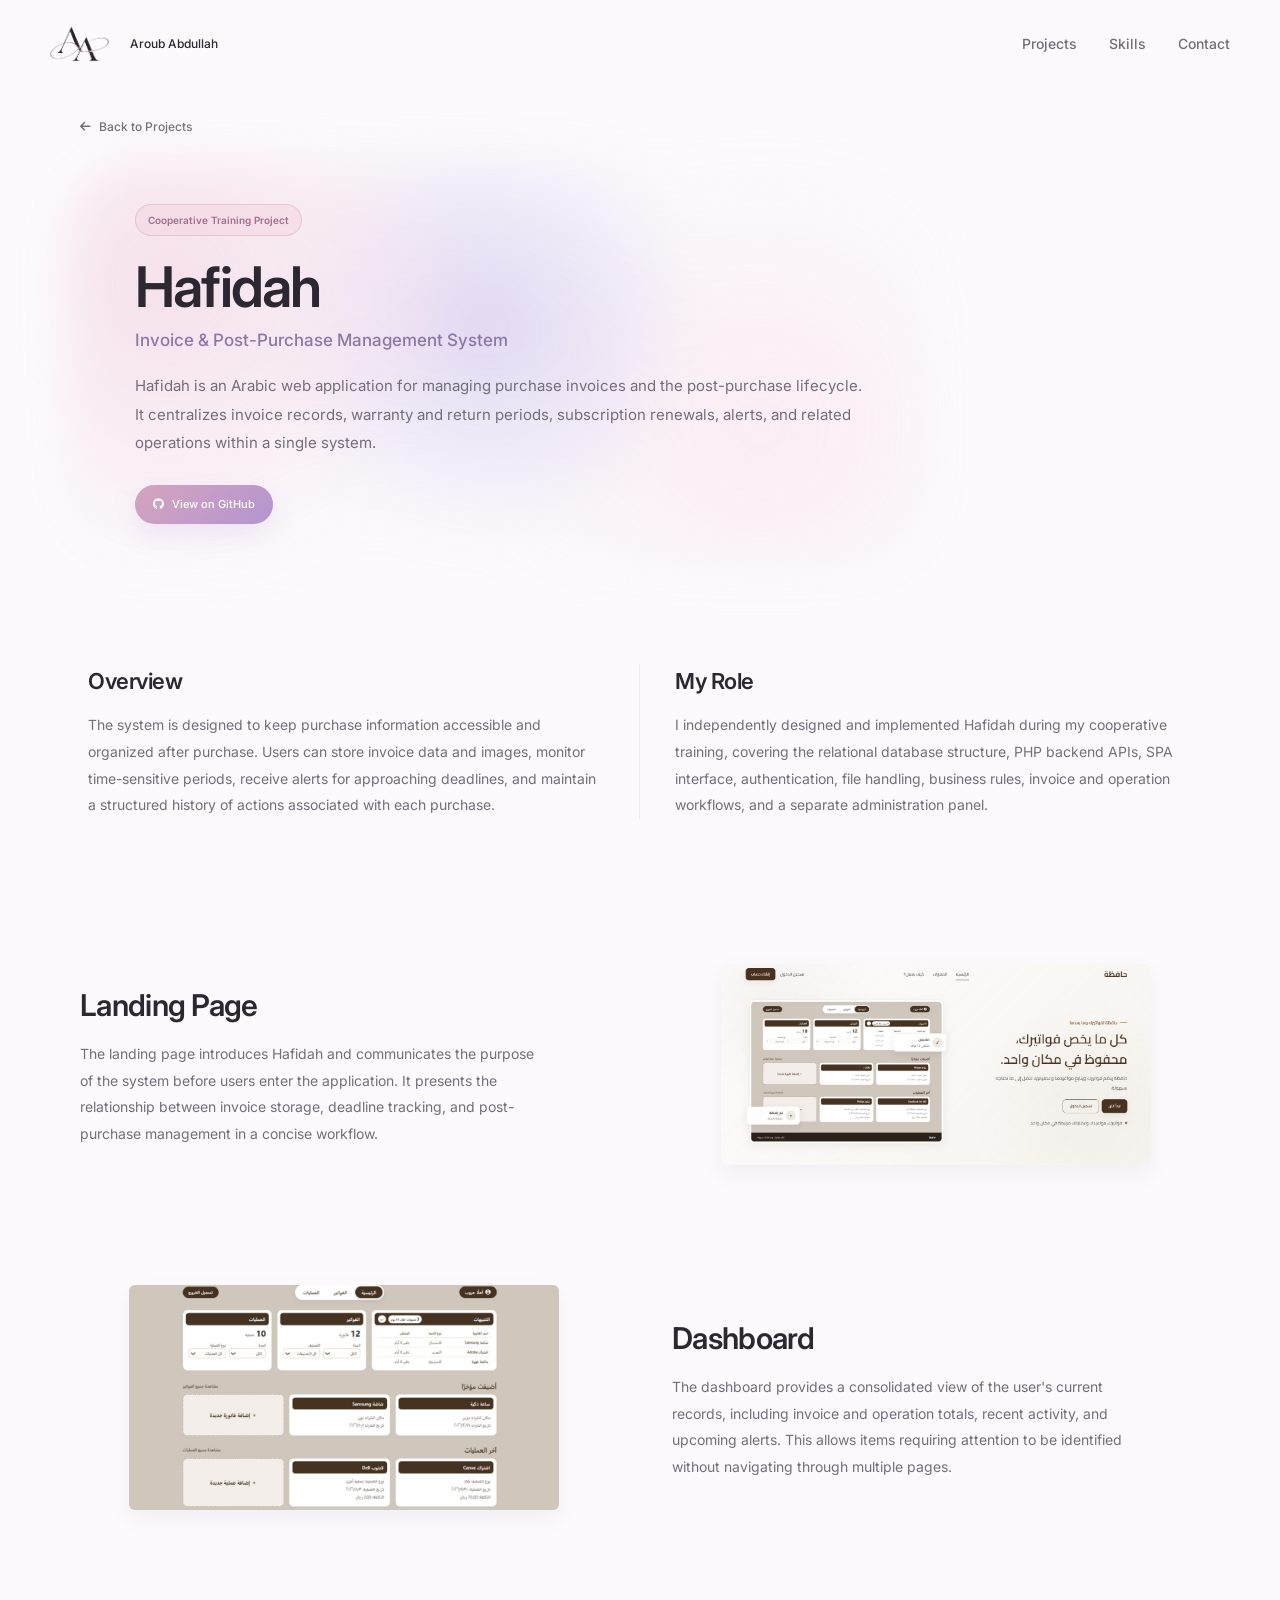
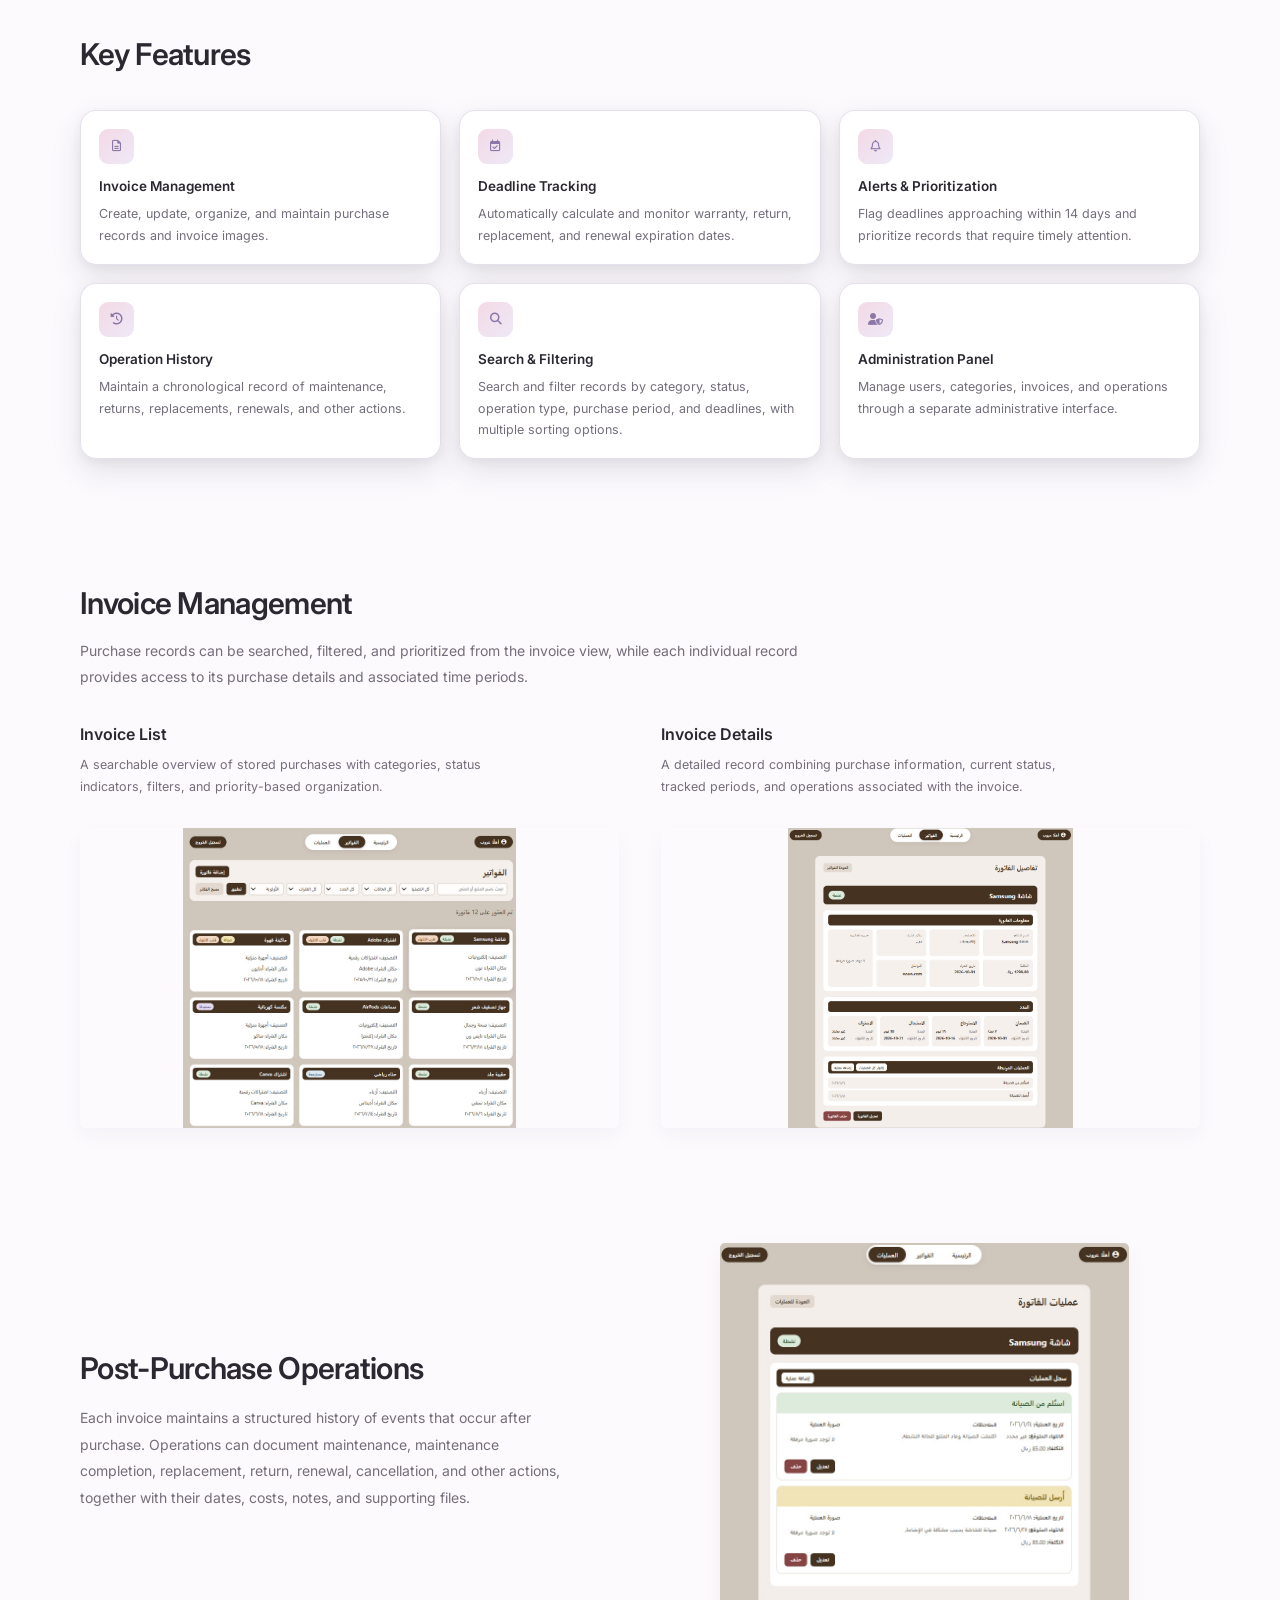
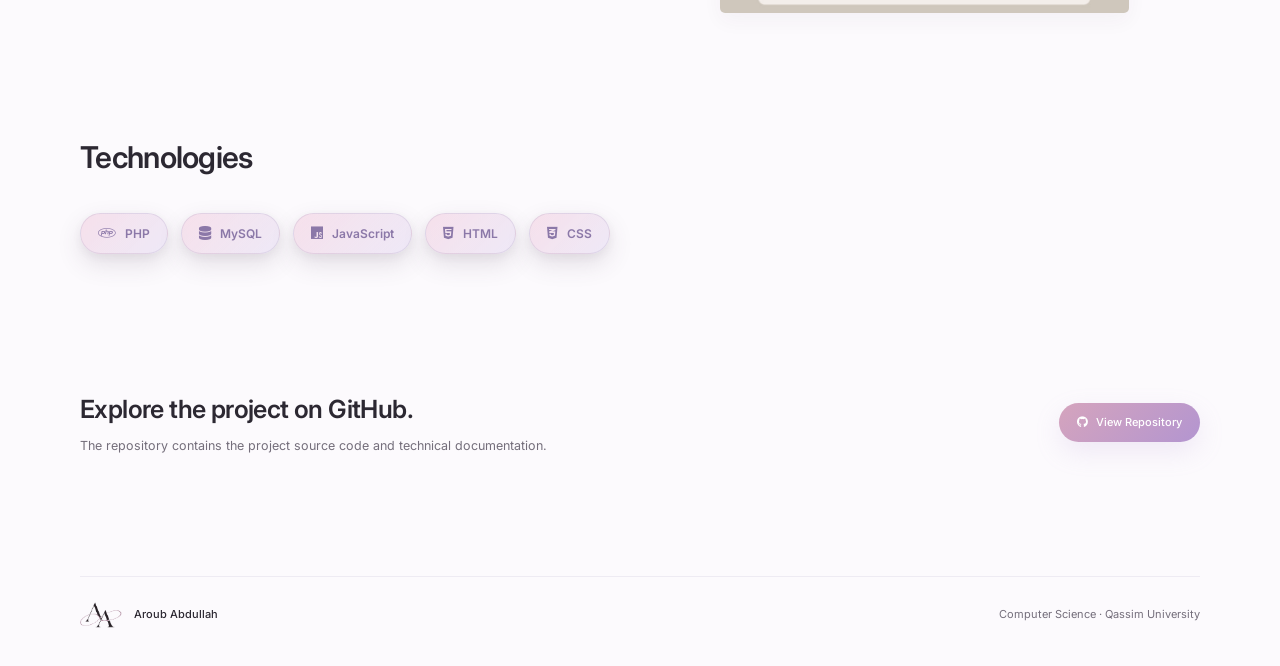
==== commit 0c38d3d9: "Update hafidah.html" ====
--- a/projects/hafidah.html
+++ b/projects/hafidah.html
@@ -94,7 +94,7 @@
   </header>
 
 
-  <main class="project-page">
+  <main class="project-page hafidah-page">
 
 
     <!-- Back -->
@@ -110,11 +110,6 @@
 
     <!-- Hero -->
     <section class="project-hero">
-
-      <div class="hero-glow hero-glow-one"></div>
-      <div class="hero-glow hero-glow-two"></div>
-      <div class="hero-glow hero-glow-three"></div>
-
 
       <div class="project-hero-content">
 
--- a/project.css
+++ b/project.css
@@ -1,5 +1,5 @@
 /* ========================================
-   Project Page
+   Shared Project Styles
 ======================================== */
 
 .project-page {
@@ -61,14 +61,10 @@
   max-width: 760px;
 }
 
-
-/* Same hero identity across project pages */
-
 .project-hero-content::before {
   content: "";
 
   position: absolute;
-
   inset: -45px -70px;
 
   z-index: -1;
@@ -95,14 +91,13 @@
     );
 
   filter: blur(24px);
-
   opacity: 0.78;
 
   pointer-events: none;
 }
 
 
-/* Old glow elements from earlier project pages */
+/* Old hero glow elements in Hafidah */
 
 .project-hero .hero-glow {
   display: none;
@@ -169,7 +164,7 @@
 
 
 /* ========================================
-   Main Button
+   Shared Main Button
 ======================================== */
 
 .project-main-button {
@@ -216,7 +211,7 @@
 
 
 /* ========================================
-   Overview + My Role / Contribution
+   Shared Overview + My Role
 ======================================== */
 
 .project-summary {
@@ -275,7 +270,7 @@
 
 
 /* ========================================
-   Shared Headings
+   Shared Section Headings
 ======================================== */
 
 .section-heading-project {
@@ -304,86 +299,7 @@
 
 
 /* ========================================
-   Landing + Dashboard
-======================================== */
-
-.split-section {
-  display: grid;
-
-  grid-template-columns:
-    repeat(2, minmax(0, 1fr));
-
-  align-items: center;
-
-  gap: 64px;
-
-  margin-bottom: 120px;
-}
-
-.split-reverse .split-copy {
-  order: 2;
-}
-
-.split-reverse .split-image {
-  order: 1;
-}
-
-.split-copy {
-  max-width: 470px;
-}
-
-.split-copy h2 {
-  margin-bottom: 12px;
-
-  color: var(--text);
-
-  font-size: 30px;
-  font-weight: 600;
-
-  letter-spacing: -0.7px;
-}
-
-.split-copy p {
-  color: var(--muted);
-
-  font-size: 14px;
-  line-height: 1.9;
-}
-
-.split-image {
-  display: flex;
-  justify-content: center;
-  align-items: center;
-}
-
-.split-image img {
-  display: block;
-
-  width: auto;
-
-  max-width: 100%;
-  max-height: 280px;
-
-  object-fit: contain;
-
-  border: none;
-  outline: none;
-
-  border-radius: 6px;
-
-  box-shadow:
-    0 9px 22px
-    rgba(61, 46, 72, 0.05);
-}
-
-.landing-image img,
-.dashboard-image img {
-  max-width: 430px;
-}
-
-
-/* ========================================
-   Key Features
+   Shared Feature Cards
 ======================================== */
 
 .features-section {
@@ -396,33 +312,58 @@
   grid-template-columns:
     repeat(3, minmax(0, 1fr));
 
-  gap: 14px;
+  gap: 18px;
 }
 
 .feature-card {
-  min-height: 135px;
-
-  padding: 17px;
+  min-height: 145px;
+
+  padding: 18px;
 
   border-radius: 16px;
-  border: none;
 
   background:
-    rgba(255, 255, 255, 0.62);
+    rgba(255, 255, 255, 0.95);
+
+  border:
+    1px solid
+    rgba(139, 120, 168, 0.22);
 
   box-shadow:
-    0 6px 18px
-    rgba(61, 46, 72, 0.045);
+    0 12px 30px
+    rgba(61, 46, 72, 0.12),
+
+    0 3px 9px
+    rgba(61, 46, 72, 0.055);
+
+  transition:
+    transform 0.2s ease,
+    box-shadow 0.2s ease,
+    border-color 0.2s ease;
+}
+
+.feature-card:hover {
+  transform: translateY(-2px);
+
+  border-color:
+    rgba(139, 120, 168, 0.30);
+
+  box-shadow:
+    0 16px 36px
+    rgba(61, 46, 72, 0.145),
+
+    0 4px 10px
+    rgba(61, 46, 72, 0.06);
 }
 
 .feature-icon {
-  width: 34px;
-  height: 34px;
+  width: 35px;
+  height: 35px;
 
   display: grid;
   place-items: center;
 
-  margin-bottom: 11px;
+  margin-bottom: 12px;
 
   border-radius: 9px;
 
@@ -431,8 +372,8 @@
   background:
     linear-gradient(
       135deg,
-      rgba(243, 215, 228, 0.90),
-      rgba(238, 232, 247, 0.95)
+      rgba(243, 215, 228, 0.94),
+      rgba(238, 232, 247, 0.98)
     );
 }
 
@@ -441,7 +382,7 @@
 }
 
 .feature-card h3 {
-  margin-bottom: 5px;
+  margin-bottom: 6px;
 
   color: var(--text);
 
@@ -453,162 +394,12 @@
   color: var(--muted);
 
   font-size: 12.5px;
-  line-height: 1.65;
+  line-height: 1.7;
 }
 
 
 /* ========================================
-   Invoice Management
-======================================== */
-
-.invoice-section {
-  margin-bottom: 115px;
-}
-
-.invoice-visual-layout {
-  display: grid;
-
-  grid-template-columns:
-    repeat(2, minmax(0, 1fr));
-
-  gap: 42px;
-
-  align-items: start;
-}
-
-.invoice-visual {
-  margin: 0;
-  min-width: 0;
-}
-
-.visual-copy {
-  min-height: 92px;
-
-  margin-bottom: 14px;
-}
-
-.visual-copy h3 {
-  margin-bottom: 7px;
-
-  color: var(--text);
-
-  font-size: 16px;
-  font-weight: 600;
-}
-
-.visual-copy p {
-  max-width: 440px;
-
-  color: var(--muted);
-
-  font-size: 12.5px;
-  line-height: 1.7;
-}
-
-.invoice-visual img {
-  display: block;
-
-  width: 100%;
-  height: 300px;
-
-  object-fit: contain;
-  object-position: center top;
-
-  border: none;
-  outline: none;
-
-  border-radius: 5px;
-
-  box-shadow:
-    0 8px 18px
-    rgba(61, 46, 72, 0.04);
-}
-
-.invoice-list-visual,
-.invoice-details-visual {
-  width: 100%;
-  max-width: none;
-
-  justify-self: stretch;
-}
-
-.invoice-list-visual img,
-.invoice-details-visual img {
-  width: 100%;
-
-  max-width: none;
-  max-height: none;
-
-  margin: 0;
-}
-
-
-/* ========================================
-   Post-Purchase Operations
-======================================== */
-
-.operations-section {
-  display: grid;
-
-  grid-template-columns:
-    0.95fr 1.05fr;
-
-  align-items: center;
-
-  gap: 70px;
-
-  margin-bottom: 120px;
-}
-
-.operations-copy h2 {
-  margin-bottom: 13px;
-
-  color: var(--text);
-
-  font-size: 30px;
-  font-weight: 600;
-
-  letter-spacing: -0.7px;
-}
-
-.operations-copy p {
-  max-width: 480px;
-
-  color: var(--muted);
-
-  font-size: 14px;
-  line-height: 1.9;
-}
-
-.operations-visual {
-  display: flex;
-  justify-content: center;
-  align-items: center;
-}
-
-.operations-visual img {
-  display: block;
-
-  width: auto;
-
-  max-width: 100%;
-  max-height: 370px;
-
-  object-fit: contain;
-
-  border: none;
-  outline: none;
-
-  border-radius: 5px;
-
-  box-shadow:
-    0 8px 20px
-    rgba(61, 46, 72, 0.045);
-}
-
-
-/* ========================================
-   Technologies
+   Shared Technologies
 ======================================== */
 
 .technologies-section {
@@ -619,14 +410,13 @@
   display: flex;
   flex-wrap: wrap;
 
-  gap: 12px;
+  gap: 13px;
 }
 
 .technology-item {
   min-height: auto;
 
   display: inline-flex;
-
   align-items: center;
   justify-content: flex-start;
 
@@ -635,7 +425,10 @@
   padding: 10px 17px;
 
   border-radius: 999px;
-  border: none;
+
+  border:
+    1px solid
+    rgba(139, 120, 168, 0.17);
 
   background:
     linear-gradient(
@@ -645,8 +438,26 @@
     );
 
   box-shadow:
-    0 5px 15px
-    rgba(105, 83, 130, 0.05);
+    0 10px 25px
+    rgba(84, 63, 93, 0.145),
+
+    0 3px 8px
+    rgba(84, 63, 93, 0.06);
+
+  transition:
+    transform 0.2s ease,
+    box-shadow 0.2s ease;
+}
+
+.technology-item:hover {
+  transform: translateY(-2px);
+
+  box-shadow:
+    0 14px 32px
+    rgba(84, 63, 93, 0.18),
+
+    0 4px 10px
+    rgba(84, 63, 93, 0.065);
 }
 
 .technology-icon {
@@ -670,7 +481,7 @@
 
 
 /* ========================================
-   Repository
+   Shared Repository Section
 ======================================== */
 
 .project-end {
@@ -706,8 +517,239 @@
 
 
 /* ========================================
-   AI Workflow
+   Hafidah Only
 ======================================== */
+
+
+/* Landing + Dashboard */
+
+.split-section {
+  display: grid;
+
+  grid-template-columns:
+    repeat(2, minmax(0, 1fr));
+
+  align-items: center;
+
+  gap: 64px;
+
+  margin-bottom: 120px;
+}
+
+.split-reverse .split-copy {
+  order: 2;
+}
+
+.split-reverse .split-image {
+  order: 1;
+}
+
+.split-copy {
+  max-width: 470px;
+}
+
+.split-copy h2 {
+  margin-bottom: 12px;
+
+  color: var(--text);
+
+  font-size: 30px;
+  font-weight: 600;
+
+  letter-spacing: -0.7px;
+}
+
+.split-copy p {
+  color: var(--muted);
+
+  font-size: 14px;
+  line-height: 1.9;
+}
+
+.split-image {
+  display: flex;
+  justify-content: center;
+  align-items: center;
+}
+
+.split-image img {
+  display: block;
+
+  width: auto;
+
+  max-width: 100%;
+  max-height: 280px;
+
+  object-fit: contain;
+
+  border: none;
+  outline: none;
+
+  border-radius: 6px;
+
+  box-shadow:
+    0 9px 22px
+    rgba(61, 46, 72, 0.05);
+}
+
+.landing-image img,
+.dashboard-image img {
+  max-width: 430px;
+}
+
+
+/* Invoice Management */
+
+.invoice-section {
+  margin-bottom: 115px;
+}
+
+.invoice-visual-layout {
+  display: grid;
+
+  grid-template-columns:
+    repeat(2, minmax(0, 1fr));
+
+  gap: 42px;
+
+  align-items: start;
+}
+
+.invoice-visual {
+  margin: 0;
+  min-width: 0;
+}
+
+.visual-copy {
+  min-height: 92px;
+
+  margin-bottom: 14px;
+}
+
+.visual-copy h3 {
+  margin-bottom: 7px;
+
+  color: var(--text);
+
+  font-size: 16px;
+  font-weight: 600;
+}
+
+.visual-copy p {
+  max-width: 440px;
+
+  color: var(--muted);
+
+  font-size: 12.5px;
+  line-height: 1.7;
+}
+
+.invoice-visual img {
+  display: block;
+
+  width: 100%;
+  height: 300px;
+
+  object-fit: contain;
+  object-position: center top;
+
+  border: none;
+  outline: none;
+
+  border-radius: 5px;
+
+  box-shadow:
+    0 8px 18px
+    rgba(61, 46, 72, 0.04);
+}
+
+.invoice-list-visual,
+.invoice-details-visual {
+  width: 100%;
+  max-width: none;
+
+  justify-self: stretch;
+}
+
+.invoice-list-visual img,
+.invoice-details-visual img {
+  width: 100%;
+
+  max-width: none;
+  max-height: none;
+
+  margin: 0;
+}
+
+
+/* Post-Purchase Operations */
+
+.operations-section {
+  display: grid;
+
+  grid-template-columns:
+    0.95fr 1.05fr;
+
+  align-items: center;
+
+  gap: 70px;
+
+  margin-bottom: 120px;
+}
+
+.operations-copy h2 {
+  margin-bottom: 13px;
+
+  color: var(--text);
+
+  font-size: 30px;
+  font-weight: 600;
+
+  letter-spacing: -0.7px;
+}
+
+.operations-copy p {
+  max-width: 480px;
+
+  color: var(--muted);
+
+  font-size: 14px;
+  line-height: 1.9;
+}
+
+.operations-visual {
+  display: flex;
+  justify-content: center;
+  align-items: center;
+}
+
+.operations-visual img {
+  display: block;
+
+  width: auto;
+
+  max-width: 100%;
+  max-height: 370px;
+
+  object-fit: contain;
+
+  border: none;
+  outline: none;
+
+  border-radius: 5px;
+
+  box-shadow:
+    0 8px 20px
+    rgba(61, 46, 72, 0.045);
+}
+
+
+/* ========================================
+   Sejal Only
+======================================== */
+
+
+/* AI Workflow */
 
 .ai-workflow-section {
   margin-bottom: 125px;
@@ -811,9 +853,7 @@
 }
 
 
-/* ========================================
-   RAG Pipeline
-======================================== */
+/* RAG Pipeline */
 
 .pipeline-flow {
   display: flex;
@@ -857,9 +897,7 @@
 }
 
 
-/* ========================================
-   Agent Response Structure
-======================================== */
+/* Agent Response Structure */
 
 .response-structure {
   display: flex;
@@ -932,9 +970,7 @@
 }
 
 
-/* ========================================
-   Interface Prototype
-======================================== */
+/* Interface Prototype */
 
 .prototype-section {
   margin-bottom: 120px;
@@ -950,9 +986,6 @@
   font-size: 12.5px;
   line-height: 1.8;
 }
-
-
-/* Prototype Cards */
 
 .prototype-grid {
   display: grid;
@@ -989,9 +1022,6 @@
     rgba(63, 47, 76, 0.045);
 }
 
-
-/* Prototype Image */
-
 .prototype-image {
   width: 100%;
   height: 225px;
@@ -1028,9 +1058,6 @@
     rgba(61, 46, 72, 0.055);
 }
 
-
-/* Prototype Caption */
-
 .prototype-caption {
   flex: 1;
 
@@ -1065,9 +1092,7 @@
 }
 
 
-/* ========================================
-   Project Status
-======================================== */
+/* Project Status */
 
 .project-status-section {
   max-width: 720px;
@@ -1097,7 +1122,328 @@
 
 
 /* ========================================
-   Tablet
+   Wajhati Only
+======================================== */
+
+
+/* Wider headings */
+
+.wajhati-page
+.wajhati-discovery-section
+.section-heading-project,
+
+.wajhati-page
+.wajhati-flow-section
+.section-heading-project {
+  max-width: 100%;
+}
+
+.wajhati-page
+.wajhati-discovery-section
+.section-heading-project > p,
+
+.wajhati-page
+.wajhati-flow-section
+.section-heading-project > p {
+  max-width: 1000px;
+}
+
+
+/* Explore the Application */
+
+.wajhati-discovery-section {
+  margin-bottom: 120px;
+}
+
+.wajhati-discovery-grid {
+  width: 100%;
+  max-width: 900px;
+
+  margin-left: auto;
+  margin-right: auto;
+
+  display: grid;
+
+  grid-template-columns:
+    repeat(2, minmax(0, 1fr));
+
+  gap: 28px;
+
+  align-items: start;
+}
+
+.wajhati-screen {
+  width: 100%;
+  max-width: 430px;
+
+  min-width: 0;
+
+  margin: 0;
+}
+
+.wajhati-screen img {
+  display: block;
+
+  width: 100%;
+  height: auto;
+
+  border: none;
+  outline: none;
+
+  border-radius: 7px;
+
+  background: transparent;
+
+  box-shadow:
+    0 8px 22px
+    rgba(61, 46, 72, 0.065);
+}
+
+.wajhati-screen figcaption {
+  padding: 15px 4px 0;
+}
+
+.wajhati-screen figcaption h3 {
+  margin-bottom: 6px;
+
+  color: var(--text);
+
+  font-size: 15px;
+  font-weight: 600;
+}
+
+.wajhati-screen figcaption p {
+  max-width: 430px;
+
+  color: var(--muted);
+
+  font-size: 12.5px;
+  line-height: 1.75;
+}
+
+
+/* Trip Planning Flow */
+
+.wajhati-flow-section {
+  margin-bottom: 120px;
+}
+
+.wajhati-flow-step {
+  width: 100%;
+  max-width: 940px;
+
+  margin-left: auto;
+  margin-right: auto;
+
+  display: grid;
+
+  grid-template-columns:
+    minmax(0, 0.92fr)
+    minmax(0, 1.08fr);
+
+  align-items: center;
+
+  gap: 52px;
+
+  padding: 45px 0;
+
+  border-bottom:
+    1px solid
+    rgba(139, 120, 168, 0.09);
+}
+
+.wajhati-flow-step:first-of-type {
+  padding-top: 18px;
+}
+
+.wajhati-flow-step:last-child {
+  padding-bottom: 0;
+
+  border-bottom: none;
+}
+
+.wajhati-flow-reverse
+.wajhati-flow-copy {
+  order: 2;
+}
+
+.wajhati-flow-reverse
+.wajhati-flow-visual {
+  order: 1;
+}
+
+.wajhati-flow-copy {
+  max-width: 410px;
+}
+
+.wajhati-flow-number {
+  width: 33px;
+  height: 33px;
+
+  display: inline-grid;
+  place-items: center;
+
+  margin-bottom: 15px;
+
+  border-radius: 50%;
+
+  color: var(--purple);
+
+  background:
+    linear-gradient(
+      135deg,
+      rgba(243, 215, 228, 0.88),
+      rgba(238, 232, 247, 0.96)
+    );
+
+  box-shadow:
+    0 5px 14px
+    rgba(92, 71, 110, 0.055);
+
+  font-size: 9px;
+  font-weight: 700;
+}
+
+.wajhati-flow-copy h3 {
+  margin-bottom: 10px;
+
+  color: var(--text);
+
+  font-size: 22px;
+  font-weight: 600;
+
+  letter-spacing: -0.45px;
+}
+
+.wajhati-flow-copy p {
+  color: var(--muted);
+
+  font-size: 13.5px;
+  line-height: 1.85;
+}
+
+.wajhati-flow-visual {
+  width: 100%;
+  max-width: 430px;
+
+  min-width: 0;
+
+  justify-self: center;
+}
+
+.wajhati-flow-visual img {
+  display: block;
+
+  width: 100%;
+  height: auto;
+
+  border: none;
+  outline: none;
+
+  border-radius: 7px;
+
+  background: transparent;
+
+  box-shadow:
+    0 8px 22px
+    rgba(61, 46, 72, 0.065);
+}
+
+
+/* Wajhati Feature Layout */
+
+.wajhati-page .feature-grid {
+  grid-template-columns:
+    repeat(2, minmax(0, 1fr));
+}
+
+
+/* Cloud Deployment */
+
+.wajhati-cloud-section {
+  display: flex;
+
+  align-items: center;
+  justify-content: space-between;
+
+  gap: 55px;
+
+  margin-bottom: 110px;
+
+  padding: 34px 38px;
+
+  border-radius: 20px;
+
+  background:
+    linear-gradient(
+      135deg,
+      rgba(255, 255, 255, 0.78),
+      rgba(238, 232, 247, 0.62)
+    );
+
+  border:
+    1px solid
+    rgba(139, 120, 168, 0.11);
+
+  box-shadow:
+    0 10px 28px
+    rgba(61, 46, 72, 0.07);
+}
+
+.wajhati-cloud-copy {
+  max-width: 680px;
+}
+
+.wajhati-cloud-copy h2 {
+  margin-bottom: 9px;
+
+  color: var(--text);
+
+  font-size: 25px;
+  font-weight: 600;
+
+  letter-spacing: -0.55px;
+}
+
+.wajhati-cloud-copy p {
+  color: var(--muted);
+
+  font-size: 13px;
+  line-height: 1.8;
+}
+
+.wajhati-cloud-mark {
+  width: 72px;
+  height: 72px;
+
+  flex-shrink: 0;
+
+  display: grid;
+  place-items: center;
+
+  border-radius: 18px;
+
+  color: var(--purple);
+
+  background:
+    linear-gradient(
+      135deg,
+      rgba(243, 215, 228, 0.88),
+      rgba(238, 232, 247, 0.98)
+    );
+
+  box-shadow:
+    0 8px 20px
+    rgba(84, 63, 93, 0.09);
+}
+
+.wajhati-cloud-mark i {
+  font-size: 30px;
+}
+
+
+/* ========================================
+   Shared Responsive
 ======================================== */
 
 @media (max-width: 900px) {
@@ -1108,6 +1454,8 @@
   }
 
 
+  /* Hafidah */
+
   .split-section,
   .operations-section {
     grid-template-columns: 1fr;
@@ -1115,12 +1463,10 @@
     gap: 30px;
   }
 
-
   .split-reverse .split-copy,
   .split-reverse .split-image {
     order: initial;
   }
-
 
   .split-copy,
   .split-copy p,
@@ -1128,25 +1474,21 @@
     max-width: 720px;
   }
 
-
   .split-image,
   .operations-visual {
     justify-content: flex-start;
   }
 
-
   .split-image img {
     max-width: min(430px, 100%);
     max-height: none;
   }
 
-
   .invoice-visual-layout {
     grid-template-columns: 1fr;
 
     gap: 48px;
   }
-
 
   .invoice-visual img {
     width: auto;
@@ -1157,12 +1499,51 @@
 
     margin: 0 auto;
   }
-}
-
-
-/* ========================================
-   Mobile
-======================================== */
+
+
+  /* Wajhati */
+
+  .wajhati-discovery-grid {
+    grid-template-columns: 1fr;
+
+    max-width: 100%;
+
+    gap: 44px;
+  }
+
+  .wajhati-screen {
+    max-width: 430px;
+  }
+
+  .wajhati-flow-step {
+    max-width: 100%;
+
+    grid-template-columns: 1fr;
+
+    gap: 26px;
+
+    padding: 44px 0;
+  }
+
+  .wajhati-flow-reverse
+  .wajhati-flow-copy,
+
+  .wajhati-flow-reverse
+  .wajhati-flow-visual {
+    order: initial;
+  }
+
+  .wajhati-flow-copy {
+    max-width: 680px;
+  }
+
+  .wajhati-flow-visual {
+    max-width: 430px;
+
+    justify-self: start;
+  }
+}
+
 
 @media (max-width: 800px) {
 
@@ -1171,14 +1552,12 @@
       min(100% - 32px, 1120px);
   }
 
-
   .project-hero {
     min-height: auto;
 
     padding:
       55px 12px 65px;
   }
-
 
   .project-hero-content::before {
     inset:
@@ -1189,12 +1568,10 @@
     filter: blur(20px);
   }
 
-
   .project-intro {
     font-size: 14px;
   }
 
-
   .project-summary {
     grid-template-columns: 1fr;
 
@@ -1202,7 +1579,6 @@
 
     margin-bottom: 95px;
   }
-
 
   .summary-item:first-child::after {
     top: auto;
@@ -1214,7 +1590,6 @@
     width: 100%;
     height: 1px;
   }
-
 
   .split-section,
   .features-section,
@@ -1222,10 +1597,12 @@
   .operations-section,
   .technologies-section,
   .ai-workflow-section,
-  .prototype-section {
+  .prototype-section,
+  .wajhati-discovery-section,
+  .wajhati-flow-section,
+  .wajhati-cloud-section {
     margin-bottom: 85px;
   }
-
 
   .project-end {
     flex-direction: column;
@@ -1235,6 +1612,8 @@
     margin-bottom: 70px;
   }
 
+
+  /* Sejal */
 
   .workflow-step {
     grid-template-columns:
@@ -1245,43 +1624,44 @@
     padding-bottom: 45px;
   }
 
-
   .workflow-marker {
     width: 36px;
     height: 36px;
   }
 
-
   .workflow-step:not(:last-child)::before {
     top: 38px;
     left: 17px;
   }
 
-
   .workflow-content h3 {
     font-size: 17px;
   }
 
-
   .workflow-content > p {
     font-size: 13px;
   }
 
-
   .pipeline-flow {
     gap: 6px;
   }
 
-
   .pipeline-chip {
     font-size: 10px;
   }
-}
-
-
-/* ========================================
-   Prototype Responsive
-======================================== */
+
+
+  /* Wajhati */
+
+  .wajhati-cloud-section {
+    align-items: flex-start;
+
+    gap: 30px;
+
+    padding: 28px;
+  }
+}
+
 
 @media (max-width: 760px) {
 
@@ -1291,7 +1671,6 @@
     gap: 28px;
   }
 
-
   .prototype-item {
     width: min(560px, 100%);
 
@@ -1300,11 +1679,9 @@
     padding: 13px 13px 17px;
   }
 
-
   .prototype-image {
     height: auto;
   }
-
 
   .prototype-image img {
     width: 100%;
@@ -1315,16 +1692,15 @@
 }
 
 
-/* ========================================
-   Small Mobile
-======================================== */
-
 @media (max-width: 600px) {
 
-  .feature-grid {
+  .feature-grid,
+  .wajhati-page .feature-grid {
     grid-template-columns: 1fr;
   }
 
+
+  /* Hafidah */
 
   .invoice-visual img {
     width: auto;
@@ -1332,7 +1708,6 @@
     height: auto;
   }
 
-
   .split-image img,
   .invoice-visual img,
   .operations-visual img {
@@ -1340,15 +1715,18 @@
   }
 
 
+  /* Shared Technologies */
+
   .technology-grid {
     gap: 9px;
   }
 
-
   .technology-item {
     padding: 9px 14px;
   }
 
+
+  /* Sejal */
 
   .workflow-step {
     grid-template-columns:
@@ -1357,629 +1735,62 @@
     gap: 13px;
   }
 
-
   .workflow-marker {
     width: 31px;
     height: 31px;
   }
 
-
   .workflow-marker span {
     font-size: 8.5px;
   }
-
 
   .workflow-step:not(:last-child)::before {
     top: 33px;
     left: 15px;
   }
 
-
   .pipeline-arrow {
     display: none;
   }
 
-
   .response-row {
     gap: 6px;
   }
 
-
   .response-label {
     width: 100%;
 
     margin-bottom: 1px;
   }
 
-
   .structure-pill {
     font-size: 10px;
   }
 
-
   .prototype-disclaimer {
     margin-bottom: 38px;
   }
 
-
   .prototype-item {
     border-radius: 16px;
   }
-
 
   .prototype-image,
   .prototype-image img {
     border-radius: 9px;
   }
-}
-
-
-/* ========================================
-   Wajhati
-======================================== */
-
-
-/* ========================================
-   Explore the Application
-======================================== */
-
-.wajhati-discovery-section {
-  margin-bottom: 120px;
-}
-
-
-/* Wider heading only for Wajhati */
-
-.wajhati-page
-.wajhati-discovery-section
-.section-heading-project,
-
-.wajhati-page
-.wajhati-flow-section
-.section-heading-project {
-  max-width: 100%;
-}
-
-.wajhati-page
-.wajhati-discovery-section
-.section-heading-project > p,
-
-.wajhati-page
-.wajhati-flow-section
-.section-heading-project > p {
-  max-width: 1000px;
-}
-
-
-/* Two screenshots */
-
-.wajhati-discovery-grid {
-  width: 100%;
-  max-width: 900px;
-
-  margin-left: auto;
-  margin-right: auto;
-
-  display: grid;
-  grid-template-columns:
-    repeat(2, minmax(0, 1fr));
-
-  gap: 28px;
-
-  align-items: start;
-}
-
-.wajhati-screen {
-  width: 100%;
-  max-width: 430px;
-
-  min-width: 0;
-
-  margin: 0;
-}
-
-.wajhati-screen img {
-  display: block;
-
-  width: 100%;
-  height: auto;
-
-  border: none;
-  outline: none;
-
-  border-radius: 7px;
-
-  background: transparent;
-
-  box-shadow:
-    0 8px 22px
-    rgba(61, 46, 72, 0.065);
-}
-
-.wajhati-screen figcaption {
-  padding: 15px 4px 0;
-}
-
-.wajhati-screen figcaption h3 {
-  margin-bottom: 6px;
-
-  color: var(--text);
-
-  font-size: 15px;
-  font-weight: 600;
-}
-
-.wajhati-screen figcaption p {
-  max-width: 430px;
-
-  color: var(--muted);
-
-  font-size: 12.5px;
-  line-height: 1.75;
-}
-
-
-/* ========================================
-   Trip Planning Flow
-======================================== */
-
-.wajhati-flow-section {
-  margin-bottom: 120px;
-}
-
-.wajhati-flow-step {
-  width: 100%;
-  max-width: 940px;
-
-  margin-left: auto;
-  margin-right: auto;
-
-  display: grid;
-
-  grid-template-columns:
-    minmax(0, 0.92fr)
-    minmax(0, 1.08fr);
-
-  align-items: center;
-
-  gap: 52px;
-
-  padding: 45px 0;
-
-  border-bottom:
-    1px solid
-    rgba(139, 120, 168, 0.09);
-}
-
-.wajhati-flow-step:first-of-type {
-  padding-top: 18px;
-}
-
-.wajhati-flow-step:last-child {
-  padding-bottom: 0;
-
-  border-bottom: none;
-}
-
-
-/* Reverse second step */
-
-.wajhati-flow-reverse
-.wajhati-flow-copy {
-  order: 2;
-}
-
-.wajhati-flow-reverse
-.wajhati-flow-visual {
-  order: 1;
-}
-
-
-/* Flow text */
-
-.wajhati-flow-copy {
-  max-width: 410px;
-}
-
-.wajhati-flow-number {
-  width: 33px;
-  height: 33px;
-
-  display: inline-grid;
-  place-items: center;
-
-  margin-bottom: 15px;
-
-  border-radius: 50%;
-
-  color: var(--purple);
-
-  background:
-    linear-gradient(
-      135deg,
-      rgba(243, 215, 228, 0.88),
-      rgba(238, 232, 247, 0.96)
-    );
-
-  box-shadow:
-    0 5px 14px
-    rgba(92, 71, 110, 0.055);
-
-  font-size: 9px;
-  font-weight: 700;
-}
-
-.wajhati-flow-copy h3 {
-  margin-bottom: 10px;
-
-  color: var(--text);
-
-  font-size: 22px;
-  font-weight: 600;
-
-  letter-spacing: -0.45px;
-}
-
-.wajhati-flow-copy p {
-  color: var(--muted);
-
-  font-size: 13.5px;
-  line-height: 1.85;
-}
-
-
-/* Flow screenshots */
-
-.wajhati-flow-visual {
-  width: 100%;
-  max-width: 430px;
-
-  min-width: 0;
-
-  justify-self: center;
-}
-
-.wajhati-flow-visual img {
-  display: block;
-
-  width: 100%;
-  height: auto;
-
-  border: none;
-  outline: none;
-
-  border-radius: 7px;
-
-  background: transparent;
-
-  box-shadow:
-    0 8px 22px
-    rgba(61, 46, 72, 0.065);
-}
-
-
-/* ========================================
-   Key Features
-======================================== */
-
-.wajhati-page .features-section {
-  margin-bottom: 120px;
-}
-
-.wajhati-page .feature-grid {
-  display: grid;
-
-  grid-template-columns:
-    repeat(2, minmax(0, 1fr));
-
-  gap: 18px;
-}
-
-.wajhati-page .feature-card {
-  min-height: 145px;
-
-  padding: 18px;
-
-  border-radius: 16px;
-
-  background:
-    rgba(255, 255, 255, 0.95);
-
-  border:
-    1px solid
-    rgba(139, 120, 168, 0.22);
-
-  box-shadow:
-    0 12px 30px
-    rgba(61, 46, 72, 0.12),
-
-    0 3px 9px
-    rgba(61, 46, 72, 0.055);
-
-  transition:
-    transform 0.2s ease,
-    box-shadow 0.2s ease,
-    border-color 0.2s ease;
-}
-
-.wajhati-page .feature-card:hover {
-  transform: translateY(-2px);
-
-  border-color:
-    rgba(139, 120, 168, 0.30);
-
-  box-shadow:
-    0 16px 36px
-    rgba(61, 46, 72, 0.145),
-
-    0 4px 10px
-    rgba(61, 46, 72, 0.06);
-}
-
-.wajhati-page .feature-icon {
-  width: 35px;
-  height: 35px;
-
-  display: grid;
-  place-items: center;
-
-  margin-bottom: 12px;
-
-  border-radius: 9px;
-
-  color: var(--purple);
-
-  background:
-    linear-gradient(
-      135deg,
-      rgba(243, 215, 228, 0.94),
-      rgba(238, 232, 247, 0.98)
-    );
-}
-
-.wajhati-page .feature-card h3 {
-  margin-bottom: 6px;
-
-  color: var(--text);
-
-  font-size: 13.5px;
-  font-weight: 600;
-}
-
-.wajhati-page .feature-card p {
-  color: var(--muted);
-
-  font-size: 12.5px;
-  line-height: 1.7;
-}
-
-
-/* ========================================
-   Technologies
-======================================== */
-
-.wajhati-page .technologies-section {
-  margin-bottom: 110px;
-}
-
-.wajhati-page .technology-grid {
-  gap: 13px;
-}
-
-.wajhati-page .technology-item {
-  border:
-    1px solid
-    rgba(139, 120, 168, 0.17);
-
-  box-shadow:
-    0 10px 25px
-    rgba(84, 63, 93, 0.145),
-
-    0 3px 8px
-    rgba(84, 63, 93, 0.06);
-
-  transition:
-    transform 0.2s ease,
-    box-shadow 0.2s ease;
-}
-
-.wajhati-page .technology-item:hover {
-  transform: translateY(-2px);
-
-  box-shadow:
-    0 14px 32px
-    rgba(84, 63, 93, 0.18),
-
-    0 4px 10px
-    rgba(84, 63, 93, 0.065);
-}
-
-
-/* ========================================
-   Cloud Deployment
-======================================== */
-
-.wajhati-cloud-section {
-  display: flex;
-
-  align-items: center;
-  justify-content: space-between;
-
-  gap: 55px;
-
-  margin-bottom: 110px;
-
-  padding: 34px 38px;
-
-  border-radius: 20px;
-
-  background:
-    linear-gradient(
-      135deg,
-      rgba(255, 255, 255, 0.78),
-      rgba(238, 232, 247, 0.62)
-    );
-
-  border:
-    1px solid
-    rgba(139, 120, 168, 0.11);
-
-  box-shadow:
-    0 10px 28px
-    rgba(61, 46, 72, 0.07);
-}
-
-.wajhati-cloud-copy {
-  max-width: 680px;
-}
-
-.wajhati-cloud-copy h2 {
-  margin-bottom: 9px;
-
-  color: var(--text);
-
-  font-size: 25px;
-  font-weight: 600;
-
-  letter-spacing: -0.55px;
-}
-
-.wajhati-cloud-copy p {
-  color: var(--muted);
-
-  font-size: 13px;
-  line-height: 1.8;
-}
-
-.wajhati-cloud-mark {
-  width: 72px;
-  height: 72px;
-
-  flex-shrink: 0;
-
-  display: grid;
-  place-items: center;
-
-  border-radius: 18px;
-
-  color: var(--purple);
-
-  background:
-    linear-gradient(
-      135deg,
-      rgba(243, 215, 228, 0.88),
-      rgba(238, 232, 247, 0.98)
-    );
-
-  box-shadow:
-    0 8px 20px
-    rgba(84, 63, 93, 0.09);
-}
-
-.wajhati-cloud-mark i {
-  font-size: 30px;
-}
-
-
-/* ========================================
-   Tablet
-======================================== */
-
-@media (max-width: 900px) {
-
-  .wajhati-discovery-grid {
-    grid-template-columns: 1fr;
-
-    max-width: 100%;
-
-    gap: 44px;
-  }
-
-
-  .wajhati-screen {
-    max-width: 430px;
-  }
-
-
-  .wajhati-flow-step {
-    max-width: 100%;
-
-    grid-template-columns: 1fr;
-
-    gap: 26px;
-
-    padding: 44px 0;
-  }
-
-
-  .wajhati-flow-reverse
-  .wajhati-flow-copy,
-
-  .wajhati-flow-reverse
-  .wajhati-flow-visual {
-    order: initial;
-  }
-
-
-  .wajhati-flow-copy {
-    max-width: 680px;
-  }
-
-
-  .wajhati-flow-visual {
-    max-width: 430px;
-
-    justify-self: start;
-  }
-
-}
-
-
-/* ========================================
-   Mobile
-======================================== */
-
-@media (max-width: 800px) {
-
-  .wajhati-discovery-section,
-  .wajhati-flow-section,
-  .wajhati-cloud-section {
-    margin-bottom: 85px;
-  }
-
-
-  .wajhati-cloud-section {
-    align-items: flex-start;
-
-    gap: 30px;
-
-    padding: 28px;
-  }
-
-}
-
-
-/* ========================================
-   Small Mobile
-======================================== */
-
-@media (max-width: 600px) {
-
-  .wajhati-page .feature-grid {
-    grid-template-columns: 1fr;
-  }
-
+
+
+  /* Wajhati */
 
   .wajhati-discovery-grid {
     gap: 36px;
   }
-
 
   .wajhati-screen,
   .wajhati-flow-visual {
     max-width: 100%;
   }
-
 
   .wajhati-screen img,
   .wajhati-flow-visual img {
@@ -1987,30 +1798,25 @@
     height: auto;
   }
 
-
   .wajhati-flow-step {
     gap: 22px;
 
     padding: 36px 0;
   }
 
-
   .wajhati-flow-copy h3 {
     font-size: 19px;
   }
 
-
   .wajhati-flow-copy p {
     font-size: 13px;
   }
 
-
   .wajhati-cloud-section {
     flex-direction: column;
 
     padding: 25px;
   }
-
 
   .wajhati-cloud-mark {
     width: 58px;
@@ -2019,9 +1825,7 @@
     border-radius: 15px;
   }
 
-
   .wajhati-cloud-mark i {
     font-size: 25px;
   }
-
-}
+}
